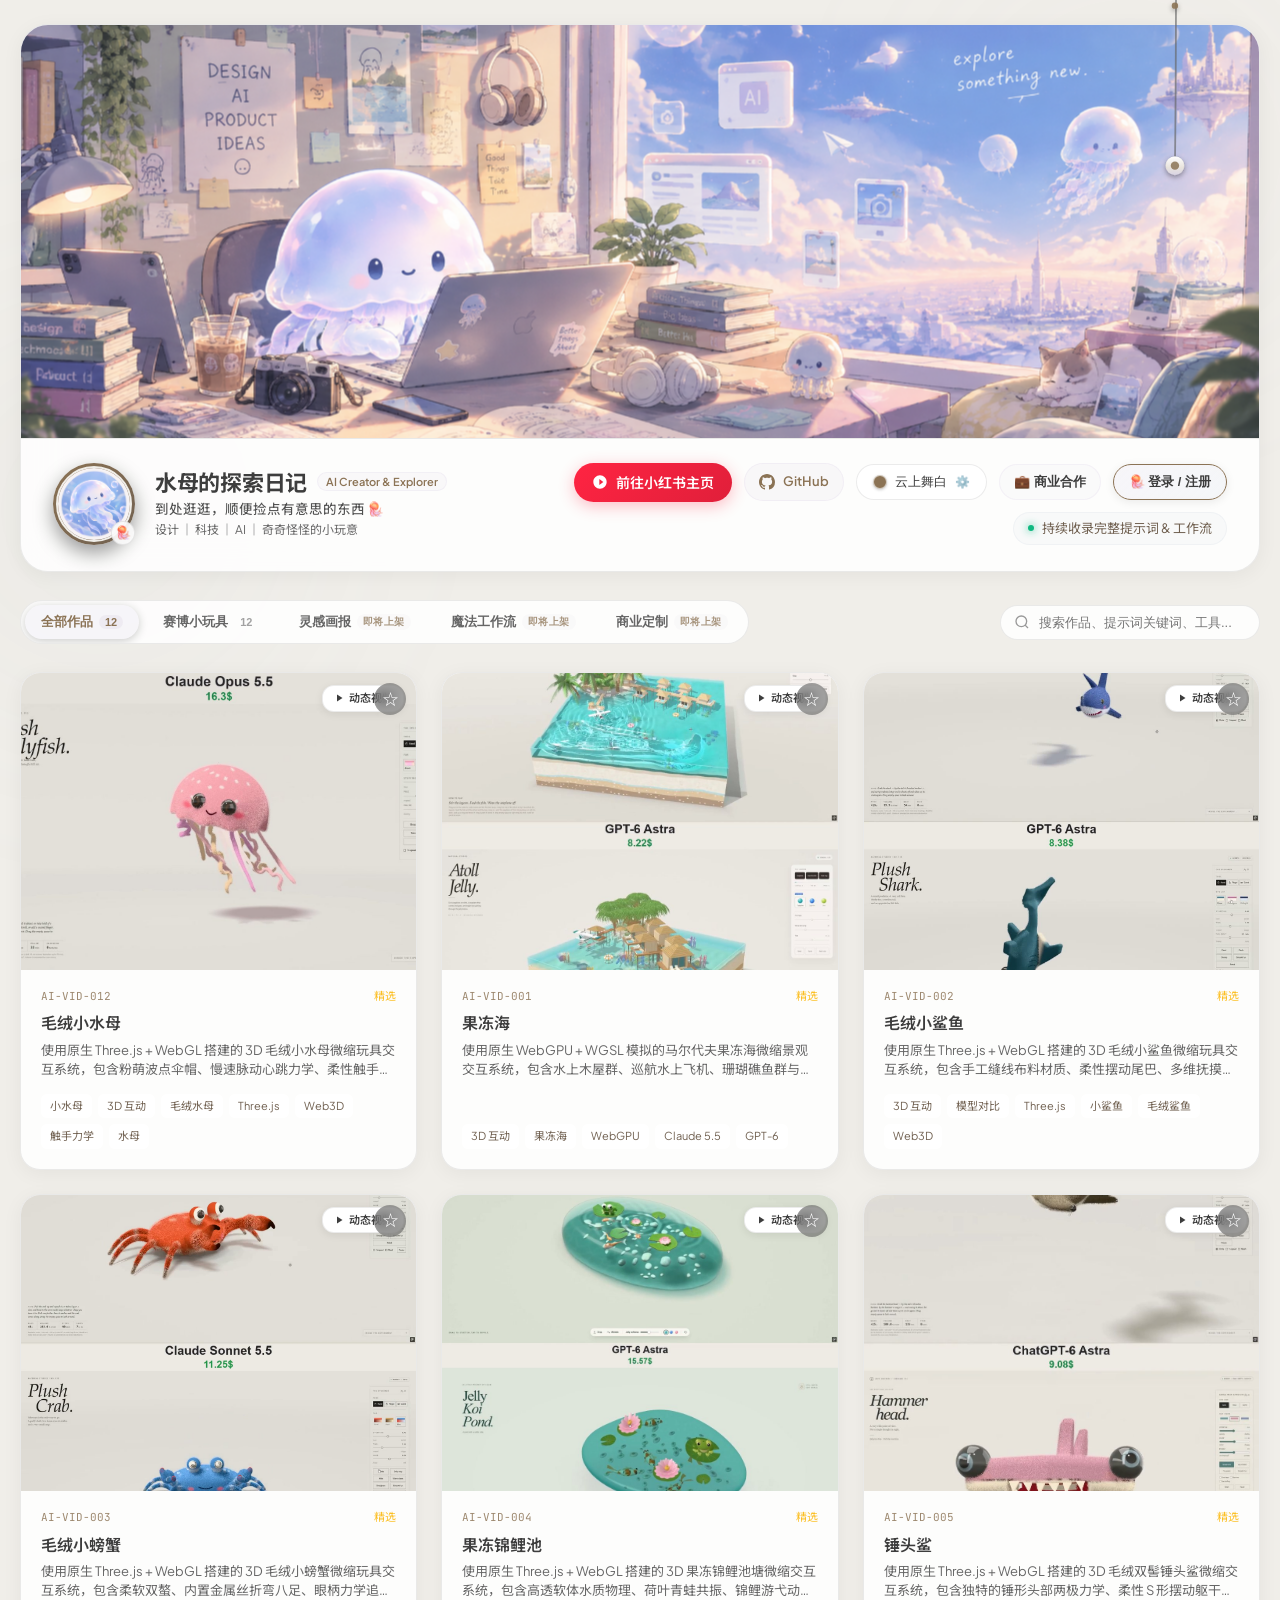
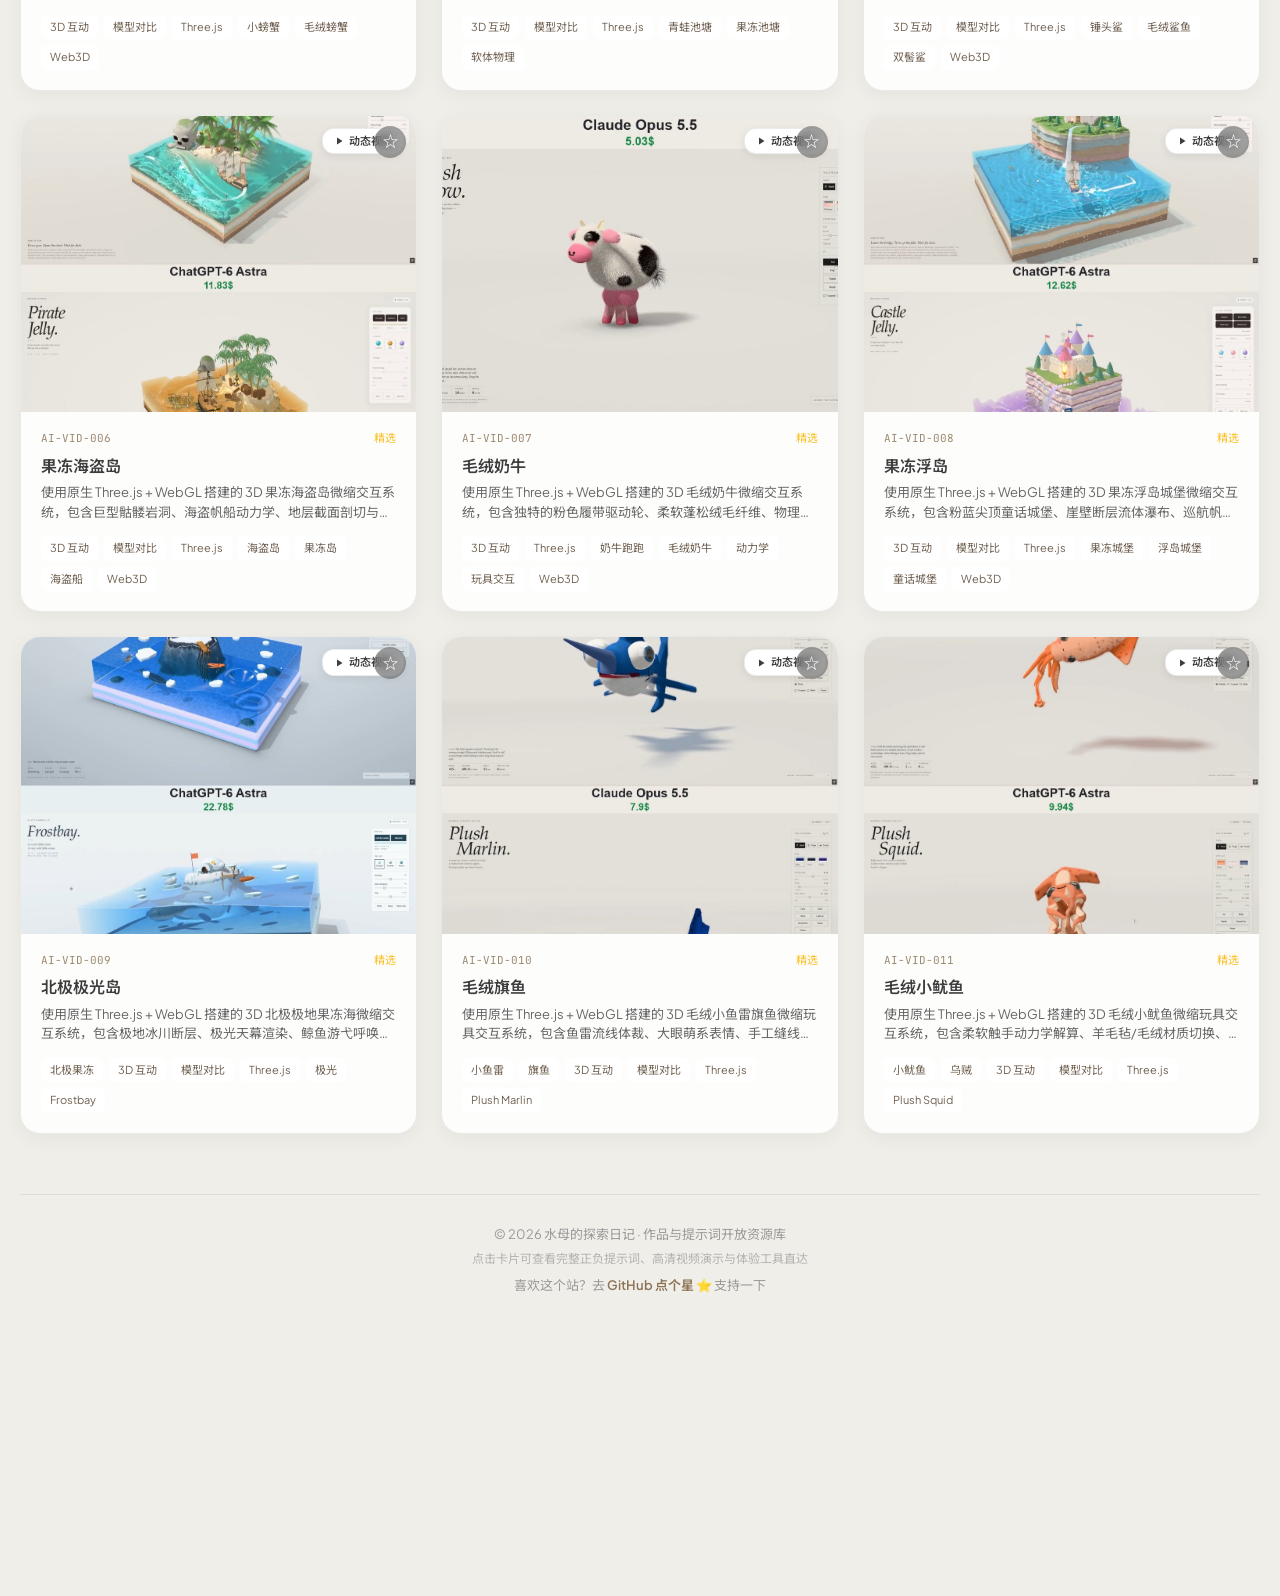
==== index.html @ 0296621b "chore: 作品池发布 20261021_194137" ====
<!DOCTYPE html>
<html lang="zh-CN">
<head>
  <meta charset="UTF-8">
  <meta name="viewport" content="width=device-width, initial-scale=1.0">
  <title>水母的探索日记 · AI 创作资源库</title>
  <meta name="description" content="到处乱逛，顺便捡点有意思的东西 🪼 设计｜科技｜AI｜奇奇怪怪的小玩意">
  <link rel="icon" href="assets/avatar.png">
  <link rel="stylesheet" href="style.css?v=20261018_1610">
  <link rel="preconnect" href="https://fonts.googleapis.com">
  <link rel="preconnect" href="https://fonts.gstatic.com" crossorigin>
  <link href="https://fonts.googleapis.com/css2?family=Plus+Jakarta+Sans:wght@400;500;600;700&family=Noto+Sans+SC:wght@400;500;600;700&family=JetBrains+Mono:wght@400;500&display=swap" rel="stylesheet">
</head>
<body>
  <!-- 陪伴水母背景 Canvas (穿透点击，不影响卡片交互) -->
  <canvas id="jellyfishCanvas"></canvas>
  <!-- 背景氛围光效 -->
  <div class="ambient-glow glow-1"></div>
  <div class="ambient-glow glow-2"></div>

  <!-- 主容器 -->
  <div class="app-container">
    
    <!-- 顶部 Banner 与 个人品牌区 -->
    <header class="hero-section">
      <div class="banner-wrapper" id="bannerWrapper">
        <div class="banner-3d-scene" id="banner3dScene">
          <img src="assets/banner.png" alt="梦幻水母创意工作室" class="banner-img" id="bannerImg">
          <div class="banner-overlay"></div>
        </div>
      </div>

      <div class="profile-card">
        <!-- 3. 头像与 2. 蓝色框信息区域：自然居左下放，不压背景 -->
        <div class="profile-card-left">
          <div class="avatar-wrapper">
            <img src="assets/avatar.png" alt="水母头像" class="avatar-img">
            <span class="online-badge" title="持续更新中">🪼</span>
          </div>

          <div class="profile-info">
            <div class="profile-title-row">
              <h1 class="account-name">水母的探索日记</h1>
              <span class="account-tag">AI Creator & Explorer</span>
            </div>
            
            <div class="profile-bio">
              <p class="bio-line-main">到处逛逛，顺便捡点有意思的东西 🪼</p>
              <p class="bio-line-sub">设计 ｜ 科技 ｜ AI ｜ 奇奇怪怪的小玩意</p>
            </div>
          </div>
        </div>

        <!-- 1. 红色框按钮区：全部右对齐放置在绿色卡片右侧 -->
        <div class="profile-actions">
          <div class="profile-buttons-row">
            <a href="https://www.xiaohongshu.com/user/profile/5e966e0b000000000100b70e" target="_blank" rel="noopener noreferrer" class="btn btn-primary">
              <svg width="16" height="16" viewBox="0 0 24 24" fill="currentColor">
                <path d="M12 2C6.48 2 2 6.48 2 12s4.48 10 10 10 10-4.48 10-10S17.52 2 12 2zm-1 14.5v-9l6 4.5-6 4.5z"/>
              </svg>
              前往小红书主页
            </a>
            <a href="https://github.com/FluxTide/ai-creative-hub" target="_blank" rel="noopener noreferrer" class="btn-ghost-github" title="去 GitHub 给个 Star">
              <svg width="16" height="16" viewBox="0 0 16 16" fill="currentColor" aria-hidden="true">
                <path d="M8 0C3.58 0 0 3.58 0 8c0 3.54 2.29 6.53 5.47 7.59.4.07.55-.17.55-.38 0-.19-.01-.82-.01-1.49-2.01.37-2.53-.49-2.69-.94-.09-.23-.48-.94-.82-1.13-.28-.15-.68-.52-.01-.53.63-.01 1.08.58 1.23.82.72 1.21 1.87.87 2.33.66.07-.52.28-.87.51-1.07-1.78-.2-3.64-.89-3.64-3.95 0-.87.31-1.59.82-2.15-.08-.2-.36-1.02.08-2.12 0 0 .67-.21 2.2.82.64-.18 1.32-.27 2-.27s1.36.09 2 .27c1.53-1.04 2.2-.82 2.2-.82.44 1.1.16 1.92.08 2.12.51.56.82 1.27.82 2.15 0 3.07-1.87 3.75-3.65 3.95.29.25.54.73.54 1.48 0 1.07-.01 1.93-.01 2.2 0 .21.15.46.55.38A8.01 8.01 0 0 0 16 8c0-4.42-3.58-8-8-8z"/>
              </svg>
              GitHub
            </a>
            <button id="themeTriggerBtn" class="theme-trigger-btn" title="外观设置">
              <span id="themeTriggerDot" class="theme-trigger-dot" style="background: #8B7355;"></span>
              <span id="themeTriggerLabel">云上舞白</span>
              <span style="font-size: 12px; opacity: 0.7;">⚙️</span>
            </button>
            <button id="commercialBtn" class="commercial-trigger-btn" title="商业合作 & 赞助">
              <span>💼 商业合作</span>
            </button>
            <div id="authTriggerArea" class="auth-trigger-wrap">
              <button id="authTriggerBtn" class="auth-trigger-btn" title="登录/注册">
                <span>🪼 登录 / 注册</span>
              </button>
              <div id="userProfileMenu" class="user-profile-badge hidden">
                <span class="user-avatar-dot"></span>
                <span id="userNameLabel" class="user-name-text">创作者</span>
                <span id="userRoleTag" class="user-role-tag">普通会员</span>
                <button id="logoutBtn" class="logout-mini-btn" title="退出登录">退出</button>
              </div>
            </div>
          </div>
          <div class="stats-pill">
            <span class="dot"></span> 持续收录完整提示词 & 工作流
          </div>
        </div>
      </div>
    </header>

    <!-- 导航栏与筛选控制 -->
    <section class="controls-section">
      <div class="tabs-group" id="categoryTabs">
        <button class="tab-btn active" data-category="all">全部作品 <span class="count" id="countAll">0</span></button>
        <button class="tab-btn" data-category="video">赛博小玩具 <span class="count" id="countVideo">0</span></button>
        <button class="tab-btn" data-category="image">灵感画报 <span class="count" id="countImage">0</span></button>
        <button class="tab-btn" data-category="workflow">魔法工作流 <span class="count" id="countWorkflow">0</span></button>
        <button class="tab-btn" data-category="commercial">商业定制 <span class="count" id="countCommercial">0</span></button>
      </div>

      <div class="search-wrap">
        <svg class="search-icon" width="16" height="16" viewBox="0 0 24 24" fill="none" stroke="currentColor" stroke-width="2">
          <circle cx="11" cy="11" r="8"></circle>
          <line x1="21" y1="21" x2="16.65" y2="16.65"></line>
        </svg>
        <input type="text" id="searchInput" placeholder="搜索作品、提示词关键词、工具..." autocomplete="off">
      </div>
    </section>

    <!-- 作品网格（对标 sael.net 交互卡片） -->
    <main class="grid-section">
      <div class="cards-grid" id="cardsGrid">
        <!-- 由 JavaScript 动态渲染作品卡片 -->
      </div>
      <div class="empty-state" id="emptyState" style="display: none;">
        <div class="empty-emoji">🫧</div>
        <p>没有找到相关作品，试试换个关键词吧</p>
      </div>
    </main>

    <!-- 极简页脚 -->
    <footer class="app-footer">
      <div class="footer-content">
        <p>© 2026 水母的探索日记 · 作品与提示词开放资源库</p>
        <p class="footer-tip">点击卡片可查看完整正负提示词、高清视频演示与体验工具直达</p>
        <p class="footer-github">喜欢这个站？去 <a href="https://github.com/FluxTide/ai-creative-hub" target="_blank" rel="noopener noreferrer">GitHub 点个星 ⭐</a> 支持一下</p>
      </div>
    </footer>
  </div>

  <!-- 整页作品详情视图（按四个区域专属排版） -->
  <div class="work-detail-view" id="workDetailView">
    <!-- 区域 4：左上角直接返回主页面 -->
    <header class="detail-nav-bar">
      <button class="detail-back-btn" id="detailBackBtn">
        <svg width="20" height="20" viewBox="0 0 24 24" fill="none" stroke="currentColor" stroke-width="2.2" stroke-linecap="round" stroke-linejoin="round">
          <line x1="19" y1="12" x2="5" y2="12"></line>
          <polyline points="12 19 5 12 12 5"></polyline>
        </svg>
        <span>返回主页</span>
      </button>
      <div class="detail-nav-title" id="detailNavTitle">作品详情</div>
    </header>

    <div class="detail-grid-layout" id="detailGridLayout">
      <!-- 动态插入：区域1（左侧视频）、区域2（右侧链接）、区域3（右侧提示词） -->
    </div>
  </div>

  <!-- ChatFlow 外观设置弹窗 (1:1 像素级还原) -->
  <div id="themeModalOverlay" class="chatflow-modal-overlay">
    <div class="chatflow-dialog">
      <!-- Header -->
      <div class="chatflow-dialog-header">
        <h3 class="chatflow-dialog-title">外观设置</h3>
        <button id="themeModalCloseBtn" class="chatflow-close-btn" aria-label="关闭">✕</button>
      </div>

      <!-- Mode Toggle Segmented Control (Pill Switcher) -->
      <div>
        <div class="chatflow-pill-container">
          <button id="modeLightBtn" class="chatflow-pill-btn" data-mode="light">
            <span style="font-size: 14px;">☀️</span>
            <span>浅色</span>
          </button>
          <button id="modeDarkBtn" class="chatflow-pill-btn" data-mode="dark">
            <span style="font-size: 14px;">🌙</span>
            <span>深色</span>
          </button>
          <button id="modeSystemBtn" class="chatflow-pill-btn" data-mode="system">
            <span style="font-size: 14px;">💻</span>
            <span>跟随系统</span>
          </button>
        </div>
      </div>

            <!-- 陪伴水母控制项 -->
      <div class="chatflow-setting-row">
        <div class="chatflow-setting-info">
          <div class="chatflow-setting-label">🪼 陪伴水母数量</div>
          <div class="chatflow-setting-desc">原生物理动力学模拟｜轻点投喂 · 长按聚拢 · 双指按住让水母绕圈</div>
        </div>
        <div class="chatflow-stepper">
          <button id="jellyfishDecBtn" class="chatflow-stepper-btn" aria-label="减少水母">−</button>
          <span id="jellyfishCountDisplay" class="chatflow-stepper-value">5 只</span>
          <button id="jellyfishIncBtn" class="chatflow-stepper-btn" aria-label="增加水母">+</button>
        </div>
      </div>

      <!-- 玩法说明入口 -->
      <button id="jellyGuideBtn" class="chatflow-setting-row jelly-guide-entry" type="button">
        <div class="chatflow-setting-info" style="text-align: left;">
          <div class="chatflow-setting-label">📖 水母玩法说明</div>
          <div class="chatflow-setting-desc">5 种手势 · 三阶进化 · 看图一学就会</div>
        </div>
        <span class="jelly-guide-arrow">›</span>
      </button>

      <!-- 7大色调网格 -->
      <div id="chatflowThemesGrid" class="chatflow-themes-grid">
        <!-- 动态通过 JS 渲染 7 张主题卡片 -->
      </div>
    </div>
  </div>

  <!-- 水母玩法说明弹窗 -->
  <div id="jellyGuideOverlay" class="chatflow-modal-overlay">
    <div class="chatflow-dialog jelly-guide-dialog">
      <div class="chatflow-dialog-header">
        <div>
          <div class="chatflow-dialog-title">🪼 水母玩法说明</div>
          <div class="chatflow-dialog-subtitle">它们会吃、会怕、会长大 —— 就在你屏幕这片深水里</div>
        </div>
        <button id="jellyGuideCloseBtn" class="chatflow-close-btn" aria-label="关闭">✕</button>
      </div>
      <div class="jelly-guide-body">
        <div class="jelly-guide-sec">五个手势</div>
        <div class="jelly-guide-card">
          <div class="jelly-guide-icon"><svg viewBox="0 0 64 64" fill="none">
<circle cx="24" cy="20" r="5.5" stroke="currentColor" stroke-width="2"/>
<circle cx="24" cy="20" r="11.5" stroke="currentColor" stroke-width="1.6" opacity=".45"/>
<circle cx="24" cy="20" r="18" stroke="currentColor" stroke-width="1.2" opacity=".18"/>
<circle cx="43" cy="41" r="4.2" fill="#E8C46A"/>
<circle cx="52" cy="47" r="2.4" fill="#E8C46A" opacity=".55"/>
<circle cx="34" cy="49" r="2" fill="#E8C46A" opacity=".4"/>
</svg></div>
          <div class="jelly-guide-text">
            <div class="jelly-guide-name">轻点 · 投喂</div>
            <div class="jelly-guide-desc">在页面空白处轻点一下，丢下一颗金色浮游食物。附近的水母闻到味道就会游过来吃掉。</div>
            <span class="jelly-guide-key">鼠标左键 / 单指轻点</span>
          </div>
        </div>
        <div class="jelly-guide-card">
          <div class="jelly-guide-icon"><svg viewBox="0 0 64 64" fill="none">
<circle cx="32" cy="32" r="5" fill="currentColor"/>
<circle cx="32" cy="32" r="10" stroke="currentColor" stroke-width="1.6" opacity=".45"/>
<circle cx="32" cy="10" r="3.4" fill="currentColor" opacity=".7"/>
<circle cx="54" cy="32" r="3.4" fill="currentColor" opacity=".7"/>
<circle cx="32" cy="54" r="3.4" fill="currentColor" opacity=".7"/>
<circle cx="10" cy="32" r="3.4" fill="currentColor" opacity=".7"/>
<path d="M32 16 L32 22" stroke="currentColor" stroke-width="1.5" stroke-linecap="round" opacity=".7"/>
<path d="M46 32 L40 32" stroke="currentColor" stroke-width="1.5" stroke-linecap="round" opacity=".7"/>
<path d="M32 48 L32 42" stroke="currentColor" stroke-width="1.5" stroke-linecap="round" opacity=".7"/>
<path d="M18 32 L24 32" stroke="currentColor" stroke-width="1.5" stroke-linecap="round" opacity=".7"/>
</svg></div>
          <div class="jelly-guide-text">
            <div class="jelly-guide-name">长按 · 聚拢</div>
            <div class="jelly-guide-desc">按住不放，全屏的水母都会朝你手指的位置聚过来，像被一只看不见的手牵着走。</div>
            <span class="jelly-guide-key">鼠标左键按住 / 单指按住拖动</span>
          </div>
        </div>
        <div class="jelly-guide-card">
          <div class="jelly-guide-icon"><svg viewBox="0 0 64 64" fill="none">
<circle cx="32" cy="32" r="26" stroke="currentColor" stroke-width="1.6" stroke-dasharray="4 4" opacity=".65"/>
<rect x="24" y="19" width="16" height="25" rx="8" stroke="currentColor" stroke-width="2" opacity=".8"/>
<path d="M32 19 L32 25" stroke="currentColor" stroke-width="1.6" opacity=".8"/>
<path d="M32 19 h8 a3 3 0 0 1 0 6 h-8 z" fill="currentColor"/>
<circle cx="58" cy="32" r="3.6" fill="currentColor"/>
<circle cx="32" cy="6" r="3" fill="currentColor" opacity=".6"/>
<circle cx="6" cy="32" r="3" fill="currentColor" opacity=".4"/>
<path d="M45 9.5 A26 26 0 0 1 58 32" stroke="currentColor" stroke-width="2" stroke-linecap="round"/>
<path d="M58 32 L53.5 27.5 M58 32 L62.5 27.5" stroke="currentColor" stroke-width="2" stroke-linecap="round"/>
</svg></div>
          <div class="jelly-guide-text">
            <div class="jelly-guide-name">中键 · 绕圈（电脑）</div>
            <div class="jelly-guide-desc">按住鼠标中键（滚轮键），水母会排成一层层同心圆轨道，绕着光标慢慢公转。</div>
            <span class="jelly-guide-key">按住鼠标中键</span>
          </div>
        </div>
        <div class="jelly-guide-card">
          <div class="jelly-guide-icon"><svg viewBox="0 0 64 64" fill="none">
<circle cx="20" cy="11" r="5.5" fill="currentColor"/>
<circle cx="44" cy="11" r="5.5" fill="currentColor" opacity=".7"/>
<rect x="17" y="24" width="30" height="36" rx="6" stroke="currentColor" stroke-width="1.8" opacity=".5"/>
<circle cx="32" cy="42" r="15" stroke="currentColor" stroke-width="1.6" stroke-dasharray="4 4" opacity=".65"/>
<circle cx="47" cy="42" r="3.4" fill="currentColor"/>
<circle cx="32" cy="27" r="2.8" fill="currentColor" opacity=".6"/>
<circle cx="17" cy="42" r="2.8" fill="currentColor" opacity=".4"/>
<path d="M39.5 29 A15 15 0 0 1 47 42" stroke="currentColor" stroke-width="2" stroke-linecap="round"/>
<path d="M47 42 L42.5 37.5 M47 42 L51.5 37.5" stroke="currentColor" stroke-width="2" stroke-linecap="round"/>
</svg></div>
          <div class="jelly-guide-text">
            <div class="jelly-guide-name">双指 · 绕圈（手机）</div>
            <div class="jelly-guide-desc">两根手指同时按住屏幕，和电脑中键一样的效果 —— 水母开始绕圈转。</div>
            <span class="jelly-guide-key">双指同时按住</span>
          </div>
        </div>
        <div class="jelly-guide-card">
          <div class="jelly-guide-icon"><svg viewBox="0 0 64 64" fill="none">
<path d="M11 33 Q11 23 20 23 Q29 23 29 33 Q29 37 20 37 Q11 37 11 33 Z" fill="currentColor" opacity=".75"/>
<path d="M15 36 q-1.6 5 0.4 9" stroke="currentColor" stroke-width="1.4" opacity=".5" stroke-linecap="round"/>
<path d="M20 37 q0 5 0 9" stroke="currentColor" stroke-width="1.4" opacity=".5" stroke-linecap="round"/>
<path d="M25 36 q1.6 5 -0.4 9" stroke="currentColor" stroke-width="1.4" opacity=".5" stroke-linecap="round"/>
<path d="M37 28 l6 -6" stroke="#D9736B" stroke-width="2.2" stroke-linecap="round"/>
<path d="M42 36 l8 0" stroke="#D9736B" stroke-width="2.2" stroke-linecap="round"/>
<path d="M37 44 l6 6" stroke="#D9736B" stroke-width="2.2" stroke-linecap="round"/>
<path d="M28 50 l0 8" stroke="#D9736B" stroke-width="2.2" stroke-linecap="round"/>
<path d="M20 20 Q31 9 46 10" stroke="currentColor" stroke-width="1.6" stroke-dasharray="3 3" opacity=".45"/>
<circle cx="48" cy="10" r="2.6" fill="currentColor" opacity=".45"/>
</svg></div>
          <div class="jelly-guide-text">
            <div class="jelly-guide-name">点它 · 惊走</div>
            <div class="jelly-guide-desc">手指直接戳在水母身上，它会猛地弹开逃走一小段，过一会儿才敢回来。</div>
            <span class="jelly-guide-key">点中水母本体</span>
          </div>
        </div>
        <div class="jelly-guide-sec">喂多了会进化</div>
        <div class="jelly-evo-row">
          <div class="jelly-evo-card">
            <svg viewBox="0 0 56 62"><path d="M19.0 24.0 Q19.0 15.0 28.0 15.0 Q37.0 15.0 37.0 24.0 Q37.0 27.1 28.0 27.1 Q19.0 27.1 19.0 24.0 Z" fill="currentColor" opacity=".82"/><path d="M22.6 27.1 q-1.6 4.5 0.5 8 q1.6 4 -0.5 8 q-1.2 4 0.3 7" fill="none" stroke="currentColor" stroke-width="1.4" opacity=".5" stroke-linecap="round"/><path d="M26.2 27.1 q-1.6 4.5 0.5 8 q1.6 4 -0.5 8 q-1.2 4 0.3 7" fill="none" stroke="currentColor" stroke-width="1.4" opacity=".5" stroke-linecap="round"/><path d="M29.8 27.1 q-1.6 4.5 0.5 8 q1.6 4 -0.5 8 q-1.2 4 0.3 7" fill="none" stroke="currentColor" stroke-width="1.4" opacity=".5" stroke-linecap="round"/><path d="M33.4 27.1 q-1.6 4.5 0.5 8 q1.6 4 -0.5 8 q-1.2 4 0.3 7" fill="none" stroke="currentColor" stroke-width="1.4" opacity=".5" stroke-linecap="round"/></svg>
            <div class="jelly-evo-name">幼萤</div>
            <div class="jelly-evo-meta">初始形态<br>4 根触手 · 游得最快</div>
          </div>
          <div class="jelly-evo-card">
            <svg viewBox="0 0 56 62"><path d="M15.0 24.0 Q15.0 11.0 28.0 11.0 Q41.0 11.0 41.0 24.0 Q41.0 28.4 28.0 28.4 Q15.0 28.4 15.0 24.0 Z" fill="currentColor" opacity=".82"/><path d="M20.2 28.4 q-1.6 4.5 0.5 8 q1.6 4 -0.5 8 q-1.2 4 0.3 7" fill="none" stroke="currentColor" stroke-width="1.4" opacity=".5" stroke-linecap="round"/><path d="M23.3 28.4 q-1.6 4.5 0.5 8 q1.6 4 -0.5 8 q-1.2 4 0.3 7" fill="none" stroke="currentColor" stroke-width="1.4" opacity=".5" stroke-linecap="round"/><path d="M26.4 28.4 q-1.6 4.5 0.5 8 q1.6 4 -0.5 8 q-1.2 4 0.3 7" fill="none" stroke="currentColor" stroke-width="1.4" opacity=".5" stroke-linecap="round"/><path d="M29.6 28.4 q-1.6 4.5 0.5 8 q1.6 4 -0.5 8 q-1.2 4 0.3 7" fill="none" stroke="currentColor" stroke-width="1.4" opacity=".5" stroke-linecap="round"/><path d="M32.7 28.4 q-1.6 4.5 0.5 8 q1.6 4 -0.5 8 q-1.2 4 0.3 7" fill="none" stroke="currentColor" stroke-width="1.4" opacity=".5" stroke-linecap="round"/><path d="M35.8 28.4 q-1.6 4.5 0.5 8 q1.6 4 -0.5 8 q-1.2 4 0.3 7" fill="none" stroke="currentColor" stroke-width="1.4" opacity=".5" stroke-linecap="round"/></svg>
            <div class="jelly-evo-name">游纱</div>
            <div class="jelly-evo-meta">吃掉 2 颗食物<br>6 根触手 · 个头变大</div>
          </div>
          <div class="jelly-evo-card">
            <svg viewBox="0 0 56 62"><circle cx="28.0" cy="23.0" r="26.4" fill="currentColor" opacity=".12"/><path d="M11.0 24.0 Q11.0 7.0 28.0 7.0 Q45.0 7.0 45.0 24.0 Q45.0 29.8 28.0 29.8 Q11.0 29.8 11.0 24.0 Z" fill="currentColor" opacity=".82"/><path d="M17.8 29.8 q-1.6 4.5 0.5 8 q1.6 4 -0.5 8 q-1.2 4 0.3 7" fill="none" stroke="currentColor" stroke-width="1.4" opacity=".5" stroke-linecap="round"/><path d="M21.2 29.8 q-1.6 4.5 0.5 8 q1.6 4 -0.5 8 q-1.2 4 0.3 7" fill="none" stroke="currentColor" stroke-width="1.4" opacity=".5" stroke-linecap="round"/><path d="M24.6 29.8 q-1.6 4.5 0.5 8 q1.6 4 -0.5 8 q-1.2 4 0.3 7" fill="none" stroke="currentColor" stroke-width="1.4" opacity=".5" stroke-linecap="round"/><path d="M28.0 29.8 q-1.6 4.5 0.5 8 q1.6 4 -0.5 8 q-1.2 4 0.3 7" fill="none" stroke="currentColor" stroke-width="1.4" opacity=".5" stroke-linecap="round"/><path d="M31.4 29.8 q-1.6 4.5 0.5 8 q1.6 4 -0.5 8 q-1.2 4 0.3 7" fill="none" stroke="currentColor" stroke-width="1.4" opacity=".5" stroke-linecap="round"/><path d="M34.8 29.8 q-1.6 4.5 0.5 8 q1.6 4 -0.5 8 q-1.2 4 0.3 7" fill="none" stroke="currentColor" stroke-width="1.4" opacity=".5" stroke-linecap="round"/><path d="M38.2 29.8 q-1.6 4.5 0.5 8 q1.6 4 -0.5 8 q-1.2 4 0.3 7" fill="none" stroke="currentColor" stroke-width="1.4" opacity=".5" stroke-linecap="round"/></svg>
            <div class="jelly-evo-name">满月</div>
            <div class="jelly-evo-meta">吃掉 4 颗食物<br>7 根触手 + 丝绸口腕 · 带光晕</div>
          </div>
        </div>
        <div class="jelly-guide-tip">
          小贴士：同一屏幕最多同时存在 11 颗食物，食物会慢慢沉底消失；长得越大的水母鼻子越灵（感知范围从 300px 涨到 700px），转圈时也转得更慢更稳。
          在右上角「⚙️ 外观设置」里可以调水母数量（0–15 只）和换 7 套配色。
        </div>
      </div>
    </div>
  </div>

  <!-- 商业合作弹窗 (ChatFlow 统一规范) -->
  <div id="commercialModalOverlay" class="chatflow-modal-overlay">
    <div class="chatflow-dialog" style="max-width: 480px;">
      <div class="chatflow-dialog-header">
        <div class="chatflow-dialog-title" style="display: flex; align-items: center; gap: 8px;">
          <span>💼 商务合作 & 创意定制</span>
        </div>
        <button id="closeCommercialModalBtn" class="chatflow-close-btn" aria-label="关闭">✕</button>
      </div>
      <p style="font-size: 13px; color: var(--text-secondary); margin: -8px 0 16px 0; line-height: 1.5;">水母的探索日记 · 专注 AI 创意设计与 Web3D 互动体验</p>

      <div class="commercial-content" style="display: flex; flex-direction: column; gap: 14px;">
        <div style="background: var(--bg-surface); border-radius: 14px; padding: 16px; border: 1px solid var(--border-subtle);">
          <div style="font-weight: 600; font-size: 14px; margin-bottom: 8px; color: var(--morandi-purple); display: flex; align-items: center; gap: 6px;">
            <span>✨ 承接业务范围</span>
          </div>
          <ul style="font-size: 13px; color: var(--text-primary); line-height: 2; margin: 0; padding-left: 18px;">
            <li>企业/品牌 3D WebGL / WebGPU 网页互动定制</li>
            <li>小红书爆款视觉 IP / 3D 毛绒质感素材商用授权</li>
            <li>Midjourney / ComfyUI 商业工作流私有化部署与咨询</li>
            <li>AI 创意短视频制作与品牌视觉方案定制</li>
          </ul>
        </div>

        <div style="background: rgba(217, 212, 229, 0.12); border-radius: 14px; padding: 16px; border: 1px solid rgba(217, 212, 229, 0.25);">
          <div style="font-weight: 600; font-size: 14px; margin-bottom: 8px; color: var(--morandi-purple); display: flex; align-items: center; gap: 6px;">
            <span>📬 商务对接通道</span>
          </div>
          <p style="font-size: 13px; color: var(--text-primary); margin: 0; line-height: 1.7;">
            小红书私信：<strong style="color: var(--text-primary);">水母的探索日记</strong><br>
            <span style="font-size: 12px; color: var(--text-secondary);">商务合作请备注【项目名称 + 需求简述 + 预算预期】</span>
          </p>
        </div>
      </div>
    </div>
  </div>

  <!-- 登录 / 注册认证模态框 (自适应主题 Morandi 磨砂质感) -->
  <div id="authModalOverlay" class="chatflow-modal-overlay">
    <div class="chatflow-dialog auth-dialog" style="max-width: 440px;">
      <div class="chatflow-dialog-header">
        <div>
          <div class="chatflow-dialog-title" id="authModalTitle">🪼 创作者通行证</div>
          <div class="chatflow-dialog-subtitle" id="authModalSubtitle">关注公众号回复【水母】获取内测专属邀请码</div>
        </div>
        <button id="closeAuthModalBtn" class="chatflow-close-btn" title="关闭">✕</button>
      </div>

      <div class="auth-tabs-row">
        <button id="tabLoginBtn" class="auth-tab-btn active">会员登录</button>
        <button id="tabRegisterBtn" class="auth-tab-btn">邀请码注册</button>
      </div>

      <!-- 登录表单 -->
      <form id="loginForm" class="auth-form-content">
        <div class="auth-input-group">
          <label>账号 / 邮箱</label>
          <input type="text" id="loginUsername" placeholder="请输入你的创作者昵称或邮箱" required autocomplete="username">
        </div>
        <div class="auth-input-group">
          <label>访问密码</label>
          <input type="password" id="loginPassword" placeholder="请输入密码" required autocomplete="current-password">
        </div>
        <div class="auth-error-msg hidden" id="loginErrorMsg"></div>
        <button type="button" id="submitLoginBtn" class="auth-submit-btn">立即登录</button>
      </form>

      <!-- 注册表单 -->
      <form id="registerForm" class="auth-form-content hidden">
        <div class="auth-input-group">
          <label>创作者昵称</label>
          <input type="text" id="regUsername" placeholder="起一个好听的探索日记名字" required autocomplete="username">
        </div>
        <div class="auth-input-group">
          <label>电子邮箱地址</label>
          <input type="email" id="regEmail" placeholder="支持 QQ、163、Gmail 等常用邮箱" required autocomplete="email">
        </div>
        <div class="auth-input-group">
          <label>邮箱验证码</label>
          <div class="auth-verify-row">
            <input type="text" id="regVerifyCode" placeholder="6 位邮件验证码" maxlength="6" required autocomplete="one-time-code">
            <button type="button" id="sendCodeBtn" class="auth-send-code-btn">获取验证码</button>
          </div>
        </div>
        <div class="auth-input-group">
          <label>设置密码</label>
          <input type="password" id="regPassword" placeholder="至少 6 位字母或数字" required autocomplete="new-password">
        </div>
        <div class="auth-input-group">
          <label>专属邀请通行码 <span class="auth-tip-pill">公众号回复【水母】自动获取</span></label>
          <input type="text" id="regInviteCode" placeholder="如：JELLY-VIP 或 PRO-8888" required>
        </div>
        <div class="auth-error-msg hidden" id="regErrorMsg"></div>
        <button type="button" id="submitRegisterBtn" class="auth-submit-btn">验证邮箱与邀请码并完成注册</button>
      </form>
    </div>
  </div>

  <!-- Toast 提示条 -->
  <div class="toast" id="toast">复制成功！</div>

  <script src="seaweed.js?v=20261017_1405"></script>
  <script src="jellyfish.js?v=20261017_1405"></script>
  <script src="pullcord.js?v=20261017_1405"></script>
  <script src="data.js?v=20261021_1941"></script>
  <script src="app.js?v=20261021_1941"></script>
</body>
</html>
---- style.css ----
/* ================= CHATFLOW 7 THEMES ================= */
/* 1. 云上舞白 (Pantone 2026 年度色 · cloud-dancer) */
    html[data-theme="cloud-dancer"][data-mode="light"], html[data-theme="cloud-dancer"]:not([data-mode]) {
      --primary: #8B7355; --accent: #8B7355; --accent-soft: rgba(139, 115, 85, 0.12);
      --bg: #F0EEE9; --surface: #FFFFFF; --surface-elevated: #FAFAF7; --surface-hover: #E8E6E1;
      --card-bg: rgba(255, 255, 255, 0.75); --border: rgba(0, 0, 0, 0.08); --border-subtle: rgba(0, 0, 0, 0.04);
      --text-primary: #3D3D3D; --text-secondary: #666666; --text-muted: #999999;
    }
    html[data-theme="cloud-dancer"][data-mode="dark"] {
      --primary: #C9A86C; --accent: #C9A86C; --accent-soft: rgba(201, 168, 108, 0.15);
      --bg: #1A1816; --surface: #24211E; --surface-elevated: #2E2A27; --surface-hover: #383430;
      --card-bg: #24211E; --border: #3A3530; --border-subtle: #2C2825;
      --text-primary: #F0EEE9; --text-secondary: #A8A29A; --text-muted: #78736B;
    }

    /* 2. 繁花如梦 (晨曦花境 · 夜阑幽梦 · blossom-dream) */
    html[data-theme="blossom-dream"][data-mode="light"], html[data-theme="blossom-dream"]:not([data-mode]) {
      --primary: #D4849A; --accent: #D4849A; --accent-soft: rgba(212, 132, 154, 0.12);
      --bg: #F5EDF2; --surface: #FFFFFF; --surface-elevated: #FAF4F8; --surface-hover: #EFE4EC;
      --card-bg: rgba(255, 255, 255, 0.75); --border: rgba(0, 0, 0, 0.08); --border-subtle: rgba(0, 0, 0, 0.04);
      --text-primary: #1E1A22; --text-secondary: #6B5E68; --text-muted: #9C8B97;
    }
    html[data-theme="blossom-dream"][data-mode="dark"] {
      --primary: #D19EBB; --accent: #D19EBB; --accent-soft: rgba(209, 158, 187, 0.15);
      --bg: #151316; --surface: #1E1A20; --surface-elevated: #28232A; --surface-hover: #332D36;
      --card-bg: #1E1A20; --border: #362E38; --border-subtle: #29232B;
      --text-primary: #F0EAF4; --text-secondary: #A89CAE; --text-muted: #786C7D;
    }

    /* 3. 刚玉蓝 (RAL 220 40 10 · corundum-blue) */
    html[data-theme="corundum-blue"][data-mode="light"], html[data-theme="corundum-blue"]:not([data-mode]) {
      --primary: #4A6670; --accent: #4A6670; --accent-soft: rgba(74, 102, 112, 0.12);
      --bg: #E8EEF0; --surface: #FFFFFF; --surface-elevated: #F8FAFB; --surface-hover: #DDE5E8;
      --card-bg: rgba(255, 255, 255, 0.75); --border: rgba(0, 0, 0, 0.08); --border-subtle: rgba(0, 0, 0, 0.04);
      --text-primary: #3D3D3D; --text-secondary: #5A6D74; --text-muted: #8B9EA5;
    }
    html[data-theme="corundum-blue"][data-mode="dark"] {
      --primary: #6A9AAA; --accent: #6A9AAA; --accent-soft: rgba(106, 154, 170, 0.15);
      --bg: #141A1C; --surface: #1C2428; --surface-elevated: #242F34; --surface-hover: #2D3A40;
      --card-bg: #1C2428; --border: #2E3C42; --border-subtle: #222E33;
      --text-primary: #E8EEF0; --text-secondary: #97A9B0; --text-muted: #6B7C82;
    }

    /* 4. 冰猕猴桃汁绿 (RAL 120 90 20 · kiwi-green) */
    html[data-theme="kiwi-green"][data-mode="light"], html[data-theme="kiwi-green"]:not([data-mode]) {
      --primary: #7A9A5C; --accent: #7A9A5C; --accent-soft: rgba(122, 154, 92, 0.12);
      --bg: #E8F0E4; --surface: #FFFFFF; --surface-elevated: #F8FAF6; --surface-hover: #DDE8D7;
      --card-bg: rgba(255, 255, 255, 0.75); --border: rgba(0, 0, 0, 0.08); --border-subtle: rgba(0, 0, 0, 0.04);
      --text-primary: #3D3D3D; --text-secondary: #5C6E4D; --text-muted: #8E9E80;
    }
    html[data-theme="kiwi-green"][data-mode="dark"] {
      --primary: #9ABA7C; --accent: #9ABA7C; --accent-soft: rgba(154, 186, 124, 0.15);
      --bg: #161A14; --surface: #1F241C; --surface-elevated: #283024; --surface-hover: #323C2D;
      --card-bg: #1F241C; --border: #323E2E; --border-subtle: #242E20;
      --text-primary: #E8F0E4; --text-secondary: #A0B096; --text-muted: #728268;
    }

    /* 5. 辛辣红 (RAL 030 40 40 · spicy-red) */
    html[data-theme="spicy-red"][data-mode="light"], html[data-theme="spicy-red"]:not([data-mode]) {
      --primary: #8B4049; --accent: #8B4049; --accent-soft: rgba(139, 64, 73, 0.12);
      --bg: #F0E8E8; --surface: #FFFFFF; --surface-elevated: #FAF6F6; --surface-hover: #E7DDDD;
      --card-bg: rgba(255, 255, 255, 0.75); --border: rgba(0, 0, 0, 0.08); --border-subtle: rgba(0, 0, 0, 0.04);
      --text-primary: #3D3D3D; --text-secondary: #745255; --text-muted: #A18184;
    }
    html[data-theme="spicy-red"][data-mode="dark"] {
      --primary: #C06068; --accent: #C06068; --accent-soft: rgba(192, 96, 104, 0.15);
      --bg: #1A1416; --surface: #241A1D; --surface-elevated: #302226; --surface-hover: #3C2B30;
      --card-bg: #241A1D; --border: #3E2B30; --border-subtle: #2D1F23;
      --text-primary: #F0E8E8; --text-secondary: #B0989B; --text-muted: #80686B;
    }

    /* 6. 明水鸭色 (RAL 180 80 10 · teal-water) */
    html[data-theme="teal-water"][data-mode="light"], html[data-theme="teal-water"]:not([data-mode]) {
      --primary: #5A8A8A; --accent: #5A8A8A; --accent-soft: rgba(90, 138, 138, 0.12);
      --bg: #E4F0F0; --surface: #FFFFFF; --surface-elevated: #F5FAFA; --surface-hover: #D7E8E8;
      --card-bg: rgba(255, 255, 255, 0.75); --border: rgba(0, 0, 0, 0.08); --border-subtle: rgba(0, 0, 0, 0.04);
      --text-primary: #3D3D3D; --text-secondary: #4D6D6D; --text-muted: #7E9D9D;
    }
    html[data-theme="teal-water"][data-mode="dark"] {
      --primary: #7ABAAA; --accent: #7ABAAA; --accent-soft: rgba(122, 186, 170, 0.15);
      --bg: #121A1A; --surface: #192424; --surface-elevated: #213030; --surface-hover: #2A3C3C;
      --card-bg: #192424; --border: #2A3C3C; --border-subtle: #1E2C2C;
      --text-primary: #E4F0F0; --text-secondary: #94B4B4; --text-muted: #668484;
    }

    /* 7. Geist (Vercel · 极简黑白 · geist) */
    html[data-theme="geist"][data-mode="light"], html[data-theme="geist"]:not([data-mode]) {
      --primary: #444444; --accent: #444444; --accent-soft: rgba(0, 0, 0, 0.08);
      --bg: #FFFFFF; --surface: #FAFAFA; --surface-elevated: #F5F5F5; --surface-hover: #EEEEEE;
      --card-bg: #FFFFFF; --border: #E5E5E5; --border-subtle: #F0F0F0;
      --text-primary: #111111; --text-secondary: #555555; --text-muted: #888888;
    }
    html[data-theme="geist"][data-mode="dark"] {
      --primary: #EDEDED; --accent: #EDEDED; --accent-soft: rgba(255, 255, 255, 0.15);
      --bg: #1A1A1A; --surface: #222222; --surface-elevated: #2A2A2A; --surface-hover: #333333;
      --card-bg: #222222; --border: #333333; --border-subtle: #282828;
      --text-primary: #EDEDED; --text-secondary: #A1A1A1; --text-muted: #707070;
    }

/* ==========================================================================
   ChatFlow Design System Bridge
   ========================================================================== */
html[data-theme] {
  --bg-main: var(--bg);
  --bg-primary: var(--bg);
  --bg-surface: var(--surface);
  --bg-surface-elevated: var(--surface-elevated);
  --bg-surface-hover: var(--surface-hover);
  --bg-card: var(--card-bg, var(--surface));
  --bg-card-hover: var(--surface-hover);
  --border-subtle: var(--border);
  --border-medium: var(--border);
  --border-hover: var(--accent);
  --border-focus: var(--accent);
  --accent-color: var(--accent);
  --accent-soft: var(--accent-soft);
  --text-primary: var(--text-primary);
  --text-secondary: var(--text-secondary);
  --text-muted: var(--text-muted);
}

html[data-mode="dark"] .work-detail-view,
html[data-mode="light"] .work-detail-view {
  background: var(--bg-main) !important;
}

html[data-mode="light"] .work-card {
  box-shadow: 0 4px 20px rgba(0, 0, 0, 0.05);
}

html[data-mode="dark"] .work-card {
  box-shadow: 0 4px 20px rgba(0, 0, 0, 0.4);
}


:root {
  --bg-main: var(--bg-base, #0c0d12);
  --bg-card: var(--card-bg, rgba(22, 24, 34, 0.75));
  --bg-card-hover: var(--surface-hover, rgba(30, 33, 48, 0.9));
  --bg-surface: var(--surface, rgba(255, 255, 255, 0.04));
  --border-subtle: var(--border, rgba(255, 255, 255, 0.08));
  --border-hover: var(--accent-subtle, rgba(217, 212, 229, 0.35));
  
  /* 莫兰迪蓝紫色系规范 */
  --morandi-purple: #D9D4E5;   /* 雾霭紫 */
  --morandi-blue: #B8C5D4;     /* 灰蓝 */
  --morandi-bg-warm: #E8E3DC;  /* 暖灰白 */
  --morandi-green: #A8B5AE;    /* 鼠尾草绿 */
  --morandi-pink: #C9B4B8;     /* 灰粉 */
  --morandi-dark: #666779;     /* 深灰紫 */

  --text-primary: var(--text-primary, #f5f5f7);
  --text-secondary: var(--text-secondary, #9da3b4);
  --text-muted: var(--text-muted, #6b7280);
  
  --radius-sm: 8px;
  --radius-md: 14px;
  --radius-lg: 20px;
  --radius-xl: 28px;
  
  --shadow-card: 0 10px 30px -10px rgba(0, 0, 0, 0.5);
  --shadow-hover: 0 20px 40px -15px rgba(184, 197, 212, 0.15);
  --transition: all 0.28s cubic-bezier(0.2, 0.8, 0.2, 1);
}

* {
  box-sizing: border-box;
  margin: 0;
  padding: 0;
  -webkit-tap-highlight-color: transparent;
}

body {
  background-color: var(--bg-main);
  color: var(--text-primary);
  font-family: 'Plus Jakarta Sans', 'Noto Sans SC', -apple-system, sans-serif;
  min-height: 100vh;
  position: relative;
  overflow-x: hidden;
  line-height: 1.5;
}

/* 柔和环境光晕 */
.ambient-glow {
  position: fixed;
  border-radius: 50%;
  filter: blur(120px);
  pointer-events: none;
  z-index: 0;
  opacity: 0.35;
}

.glow-1 {
  width: 500px;
  height: 500px;
  background: radial-gradient(circle, rgba(217, 212, 229, 0.25) 0%, transparent 70%);
  top: -100px;
  right: -100px;
}

.glow-2 {
  width: 600px;
  height: 600px;
  background: radial-gradient(circle, rgba(184, 197, 212, 0.2) 0%, transparent 70%);
  bottom: 10%;
  left: -200px;
}

.app-container {
  max-width: 1360px;
  margin: 0 auto;
  padding: 24px 20px 60px;
  position: relative;
  z-index: 1;
}

/* 顶部 Banner 英雄区 */
.hero-section {
  position: relative;
  background: var(--bg-card);
  border: 1px solid var(--border-subtle);
  border-radius: var(--radius-xl);
  overflow: hidden;
  margin-bottom: 28px;
  backdrop-filter: blur(20px);
  box-shadow: var(--shadow-card);
  perspective: 1400px;
  perspective-origin: 50% 50%;
}

.banner-wrapper {
  position: relative;
  width: 100%;
  aspect-ratio: 2172 / 724; /* 精确锁定原图 3:1 比例 */
  overflow: hidden;
  background: transparent; /* 消除背景黑底，与主题浑然一体 */
  transform-style: preserve-3d;
  cursor: grab;
}

.banner-3d-scene {
  position: relative;
  width: 100%;
  height: 100%;
  transform-style: preserve-3d;
  will-change: transform;
}

.banner-img {
  width: 100%;
  height: 100%;
  position: absolute;
  top: 0;
  left: 0;
  object-fit: cover; /* 满铺填充满整个 3:1 容器，上下左右完全贴合，不留一丝黑边 */
  object-position: center center;
  display: block;
  will-change: transform;
}

.banner-overlay {
  position: absolute;
  inset: 0;
  background: linear-gradient(180deg, rgba(12, 13, 18, 0.0) 0%, rgba(12, 13, 18, 0.05) 80%, rgba(12, 13, 18, 0.35) 100%);
  pointer-events: none;
}

/* 4. 绿色框独立范围：完全脱离上图交叉，独立卡片呼吸感 */
.profile-card {
  position: relative;
  margin-top: 0; /* 3. 头像与整块内容下移，不再叠在背景图上 */
  padding: 24px 32px 26px;
  display: flex;
  align-items: center;
  justify-content: space-between; /* 1. 操作区向右推移两端对齐 */
  gap: 24px;
  border-top: 1px solid var(--border-subtle);
}

.profile-card-left {
  display: flex;
  align-items: center;
  gap: 20px;
}

.avatar-wrapper {
  position: relative;
  width: 82px;
  height: 82px;
  flex-shrink: 0;
  border-radius: 50%;
  padding: 3px;
  background: linear-gradient(135deg, var(--morandi-purple), var(--morandi-blue));
  box-shadow: 0 8px 20px rgba(0, 0, 0, 0.4);
}

.avatar-img {
  width: 100%;
  height: 100%;
  object-fit: cover;
  border-radius: 50%;
  background: #000;
  border: 2px solid var(--bg-main);
}

.online-badge {
  position: absolute;
  bottom: 0px;
  right: 0px;
  width: 24px;
  height: 24px;
  background: var(--bg-card);
  border: 1.5px solid var(--border-subtle);
  border-radius: 50%;
  display: flex;
  align-items: center;
  justify-content: center;
  font-size: 13px;
  backdrop-filter: blur(8px);
}

/* 2. 蓝色框信息区域 */
.profile-info {
  display: flex;
  flex-direction: column;
  gap: 4px;
}

.profile-title-row {
  display: flex;
  align-items: center;
  gap: 10px;
}

.account-name {
  font-size: 22px;
  font-weight: 700;
  letter-spacing: -0.3px;
  color: var(--text-primary);
  margin: 0;
  line-height: 1.2;
}

.account-tag {
  font-size: 11px;
  font-weight: 600;
  padding: 3px 8px;
  border-radius: 12px;
  background: rgba(217, 212, 229, 0.12);
  color: var(--morandi-purple);
  border: 1px solid rgba(217, 212, 229, 0.25);
  line-height: 1;
}

.profile-bio {
  margin: 0;
}

.bio-line-main {
  font-size: 13.5px;
  color: var(--text-primary);
  font-weight: 450;
  margin: 0 0 2px 0;
  opacity: 0.9;
}

.bio-line-sub {
  font-size: 12px;
  color: var(--text-secondary);
  margin: 0;
}

/* 1. 红色框按钮操作区：右对齐 */
.profile-actions {
  display: flex;
  flex-direction: column;
  align-items: flex-end;
  gap: 10px;
}

.profile-buttons-row {
  display: flex;
  align-items: center;
  gap: 12px;
}

.btn {
  display: inline-flex;
  align-items: center;
  gap: 8px;
  padding: 9px 18px;
  border-radius: 24px;
  font-size: 14px;
  font-weight: 600;
  text-decoration: none;
  cursor: pointer;
  transition: var(--transition);
  border: none;
}

.btn-primary {
  background: linear-gradient(135deg, #ff2442 0%, #e01f3a 100%);
  color: #fff;
  box-shadow: 0 4px 16px rgba(255, 36, 66, 0.3);
}

.btn-primary:hover {
  transform: translateY(-2px);
  box-shadow: 0 6px 20px rgba(255, 36, 66, 0.45);
}

.stats-pill {
  font-size: 13px;
  color: var(--morandi-blue);
  background: rgba(184, 197, 212, 0.08);
  padding: 6px 14px;
  border-radius: 20px;
  display: flex;
  align-items: center;
  gap: 8px;
  border: 1px solid rgba(184, 197, 212, 0.15);
}

.stats-pill .dot {
  width: 6px;
  height: 6px;
  background: #10b981;
  border-radius: 50%;
  box-shadow: 0 0 8px #10b981;
}

/* 控制栏：分类筛选 + 搜索 */
.controls-section {
  display: flex;
  align-items: center;
  justify-content: space-between;
  gap: 16px;
  margin-bottom: 28px;
  flex-wrap: wrap;
}

.tabs-group {
  display: flex;
  align-items: center;
  gap: 8px;
  background: var(--bg-card);
  padding: 4px;
  border-radius: 30px;
  border: 1px solid var(--border-subtle);
  overflow-x: auto;
  max-width: 100%;
}

.tab-btn {
  background: transparent;
  border: none;
  color: var(--text-secondary);
  font-size: 13px;
  font-weight: 600;
  padding: 8px 16px;
  border-radius: 20px;
  cursor: pointer;
  transition: var(--transition);
  white-space: nowrap;
  display: flex;
  align-items: center;
  gap: 6px;
}

.tab-btn .count {
  font-size: 11px;
  opacity: 0.6;
  background: rgba(255, 255, 255, 0.1);
  padding: 1px 6px;
  border-radius: 10px;
}

.tab-btn .count.count-empty {
  font-size: 10px;
  opacity: 0.75;
  background: rgba(217, 212, 229, 0.15);
  color: var(--morandi-purple);
  padding: 1px 6px;
  letter-spacing: 0.5px;
}

.commercial-trigger-btn {
  display: inline-flex;
  align-items: center;
  gap: 6px;
  padding: 8px 14px;
  border-radius: 20px;
  border: 1px solid rgba(217, 212, 229, 0.25);
  background: rgba(217, 212, 229, 0.08);
  color: var(--text-primary);
  font-size: 13px;
  font-weight: 600;
  cursor: pointer;
  transition: var(--transition);
}

.commercial-trigger-btn:hover {
  background: rgba(217, 212, 229, 0.18);
  border-color: var(--morandi-purple);
  transform: translateY(-1px);
  box-shadow: 0 4px 12px rgba(0, 0, 0, 0.15);
}

/* 顶部认证操作区 */
.auth-trigger-wrap {
  display: inline-flex;
  align-items: center;
}

.auth-trigger-btn {
  display: inline-flex;
  align-items: center;
  gap: 6px;
  padding: 8px 15px;
  border-radius: 20px;
  border: 1px solid var(--theme-primary, var(--morandi-purple));
  background: var(--theme-gradient, linear-gradient(135deg, rgba(217, 212, 229, 0.22), rgba(184, 197, 212, 0.15)));
  color: var(--text-primary);
  font-size: 13px;
  font-weight: 600;
  cursor: pointer;
  backdrop-filter: blur(8px);
  -webkit-backdrop-filter: blur(8px);
  transition: var(--transition);
  box-shadow: 0 2px 10px rgba(0, 0, 0, 0.08);
}

.auth-trigger-btn:hover {
  transform: translateY(-1px);
  box-shadow: 0 6px 16px rgba(0, 0, 0, 0.18);
  filter: brightness(1.08);
}

.user-profile-badge {
  display: inline-flex;
  align-items: center;
  gap: 8px;
  padding: 6px 14px;
  border-radius: 20px;
  border: 1px solid rgba(217, 212, 229, 0.3);
  background: var(--bg-surface);
  backdrop-filter: blur(12px);
  -webkit-backdrop-filter: blur(12px);
  font-size: 13px;
  color: var(--text-primary);
  box-shadow: 0 4px 14px rgba(0, 0, 0, 0.1);
}

.user-profile-badge.hidden {
  display: none !important;
}

.user-avatar-dot {
  width: 8px;
  height: 8px;
  border-radius: 50%;
  background: var(--theme-primary, var(--morandi-purple));
  box-shadow: 0 0 8px var(--theme-primary, var(--morandi-purple));
}

.user-name-text {
  font-weight: 600;
  max-width: 110px;
  overflow: hidden;
  text-overflow: ellipsis;
  white-space: nowrap;
}

.user-role-tag {
  font-size: 11px;
  padding: 2px 8px;
  border-radius: 10px;
  background: rgba(217, 212, 229, 0.2);
  color: var(--morandi-purple);
  font-weight: 600;
  letter-spacing: 0.3px;
}

.user-role-tag.pro {
  background: linear-gradient(135deg, rgba(234, 179, 8, 0.25), rgba(245, 158, 11, 0.2));
  color: #fbbf24;
  border: 1px solid rgba(245, 158, 11, 0.4);
}

.user-role-tag.admin {
  background: linear-gradient(135deg, rgba(236, 72, 153, 0.25), rgba(168, 85, 247, 0.2));
  color: #f472b6;
  border: 1px solid rgba(236, 72, 153, 0.4);
}

.logout-mini-btn {
  background: none;
  border: none;
  color: var(--text-secondary);
  font-size: 12px;
  cursor: pointer;
  padding: 2px 4px;
  margin-left: 2px;
  border-radius: 4px;
  transition: var(--transition);
}

.logout-mini-btn:hover {
  color: #ef4444;
  background: rgba(239, 68, 68, 0.1);
}

.tab-btn:hover {
  color: var(--text-primary);
}

.tab-btn.active {
  background: rgba(217, 212, 229, 0.18);
  color: var(--morandi-purple);
  box-shadow: 0 2px 10px rgba(0, 0, 0, 0.2);
}

.tab-btn.active .count {
  background: rgba(217, 212, 229, 0.3);
  opacity: 1;
}

.search-wrap {
  position: relative;
  min-width: 260px;
}

.search-icon {
  position: absolute;
  left: 14px;
  top: 50%;
  transform: translateY(-50%);
  color: var(--text-muted);
  pointer-events: none;
}

#searchInput {
  width: 100%;
  background: var(--bg-card);
  border: 1px solid var(--border-subtle);
  color: var(--text-primary);
  font-size: 13px;
  padding: 9px 16px 9px 38px;
  border-radius: 24px;
  outline: none;
  transition: var(--transition);
}

#searchInput:focus {
  border-color: var(--border-hover);
  background: var(--bg-card-hover);
  box-shadow: 0 0 15px rgba(217, 212, 229, 0.1);
}

/* 作品网格卡片（sael.net 交互范式） */
.cards-grid {
  display: grid;
  grid-template-columns: repeat(auto-fill, minmax(380px, 1fr));
  gap: 24px;
}

.work-card {
  background: var(--bg-card);
  border: 1px solid var(--border-subtle);
  border-radius: var(--radius-lg);
  overflow: hidden;
  cursor: pointer;
  transition: var(--transition);
  position: relative;
  display: flex;
  flex-direction: column;
  backdrop-filter: blur(12px);
}

.work-card:hover {
  transform: translateY(-4px);
  border-color: var(--border-hover);
  box-shadow: var(--shadow-hover);
}

.card-media-wrap {
  position: relative;
  width: 100%;
  aspect-ratio: 16 / 12;
  overflow: hidden;
  background: #000;
}

.card-cover {
  width: 100%;
  height: 100%;
  object-fit: cover;
  transition: transform 0.6s ease;
}

.work-card:hover .card-cover {
  transform: scale(1.04);
}

.card-video-preview {
  position: absolute;
  inset: 0;
  width: 100%;
  height: 100%;
  object-fit: cover;
  opacity: 0;
  transition: opacity 0.3s ease;
  pointer-events: none;
}

.work-card.has-video:hover .card-video-preview {
  opacity: 1;
}

.media-badge {
  position: absolute;
  top: 12px;
  right: 12px;
  background: var(--surface);
  backdrop-filter: blur(12px);
  color: var(--text-primary);
  font-size: 11px;
  font-weight: 600;
  padding: 4px 10px;
  border-radius: 12px;
  display: flex;
  align-items: center;
  gap: 4px;
  border: 1px solid var(--border);
  box-shadow: 0 2px 8px rgba(0, 0, 0, 0.08);
  z-index: 2;
  transition: var(--transition);
}

.card-content {
  padding: 18px 20px 20px;
  display: flex;
  flex-direction: column;
  flex: 1;
}

.card-meta-row {
  display: flex;
  align-items: center;
  justify-content: space-between;
  margin-bottom: 8px;
}

.card-id {
  font-family: 'JetBrains Mono', monospace;
  font-size: 11px;
  color: var(--morandi-purple);
  opacity: 0.85;
}

.card-rec {
  font-size: 11px;
  color: #fbbf24;
}

.card-title {
  font-size: 16px;
  font-weight: 600;
  margin-bottom: 6px;
  color: var(--text-primary);
  line-height: 1.4;
}

.card-desc {
  font-size: 13px;
  color: var(--text-secondary);
  line-height: 1.5;
  margin-bottom: 14px;
  display: -webkit-box;
  -webkit-line-clamp: 2;
  -webkit-box-orient: vertical;
  overflow: hidden;
}

.card-tags {
  display: flex;
  flex-wrap: wrap;
  gap: 6px;
  margin-top: auto;
}

.tag-chip {
  font-size: 11px;
  padding: 3px 8px;
  border-radius: 6px;
  background: var(--bg-surface);
  color: var(--morandi-blue);
  border: 1px solid rgba(255, 255, 255, 0.05);
}

/* 空状态 */
.empty-state {
  text-align: center;
  padding: 80px 20px;
  color: var(--text-muted);
}

.empty-emoji {
  font-size: 42px;
  margin-bottom: 12px;
}

/* 整页作品详情视图（按四个区域专属排版） */
.work-detail-view {
  position: fixed;
  inset: 0;
  z-index: 200;
  background-color: #0b0d12 !important;
  background-image: 
    linear-gradient(180deg, rgba(11, 13, 18, 0.88) 0%, rgba(11, 13, 18, 0.94) 100%),
    url('assets/banner.png') !important;
  background-size: cover !important;
  background-position: center top !important;
  background-attachment: fixed !important;
  overflow-y: auto;
  opacity: 0;
  pointer-events: none;
  transition: opacity 0.25s ease, transform 0.25s ease;
  transform: translateY(12px);
  display: flex;
  flex-direction: column;
}

.work-detail-view.active {
  opacity: 1;
  pointer-events: auto;
  transform: translateY(0);
}

/* 区域 4：左上角返回主页导航栏 */
.detail-nav-bar {
  position: sticky;
  top: 0;
  z-index: 50;
  display: flex;
  align-items: center;
  justify-content: space-between;
  padding: 16px 36px;
  background: rgba(11, 13, 18, 0.85);
  backdrop-filter: blur(16px);
  border-bottom: 1px solid var(--border-subtle);
}

.detail-back-btn {
  display: inline-flex;
  align-items: center;
  gap: 10px;
  background: rgba(255, 255, 255, 0.06);
  border: 1px solid var(--border-subtle);
  color: var(--text-primary);
  font-size: 14px;
  font-weight: 600;
  padding: 10px 18px;
  border-radius: 24px;
  cursor: pointer;
  transition: var(--transition);
}

.detail-back-btn:hover {
  background: rgba(255, 255, 255, 0.12);
  border-color: var(--morandi-purple);
  color: var(--morandi-purple);
  transform: translateX(-3px);
}

.detail-nav-title {
  font-size: 15px;
  font-weight: 500;
  color: var(--text-muted);
}

/* 详情页主体网格（左右分栏 / 大屏宽屏） */
.detail-grid-layout {
  max-width: 1560px;
  width: 100%;
  margin: 0 auto;
  padding: 32px 36px 64px;
  display: grid;
  grid-template-columns: minmax(560px, 1.25fr) minmax(420px, 1fr);
  gap: 36px;
  align-items: start;
}

/* 区域 1：展示作品的视频/画面 */
.detail-area-video {
  display: flex;
  flex-direction: column;
  gap: 16px;
}

.detail-video-card {
  position: relative;
  background: #000;
  border-radius: var(--radius-lg);
  overflow: hidden;
  border: 1px solid var(--border-subtle);
  box-shadow: 0 20px 40px rgba(0, 0, 0, 0.6);
}

.detail-video-card video {
  width: 100%;
  max-height: 720px;
  object-fit: contain;
  display: block;
}

.detail-video-card img {
  width: 100%;
  max-height: 720px;
  object-fit: contain;
  display: block;
}

.detail-work-intro {
  padding: 8px 4px;
}

.detail-work-id-badge {
  display: inline-flex;
  align-items: center;
  gap: 8px;
  font-size: 12px;
  color: var(--text-muted);
  margin-bottom: 8px;
}

.detail-work-title {
  font-size: 26px;
  font-weight: 700;
  line-height: 1.35;
  margin-bottom: 12px;
  color: #fff;
}

.detail-work-desc {
  font-size: 15px;
  line-height: 1.65;
  color: var(--text-secondary);
}

/* 详情右侧侧边栏：区域 2（链接区） + 区域 3（提示词区） */
.detail-area-sidebar {
  display: flex;
  flex-direction: column;
  gap: 24px;
}

/* 区域 2：展示那个链接（体验链接、小红书原帖） */
.detail-area-links {
  background: var(--bg-card);
  border: 1px solid var(--border-subtle);
  border-radius: var(--radius-md);
  padding: 20px;
}

.detail-section-label {
  display: flex;
  align-items: center;
  gap: 8px;
  font-size: 13px;
  font-weight: 600;
  text-transform: uppercase;
  letter-spacing: 0.05em;
  color: var(--morandi-purple);
  margin-bottom: 14px;
}

.detail-links-group {
  display: flex;
  flex-direction: column;
  gap: 10px;
}

.detail-action-link {
  display: flex;
  align-items: center;
  justify-content: space-between;
  padding: 13px 18px;
  border-radius: var(--radius-sm);
  text-decoration: none;
  font-size: 14px;
  font-weight: 600;
  transition: var(--transition);
}

.detail-action-link.primary,
.detail-action-link.secondary {
  background: var(--surface-hover);
  border: 1px solid var(--border);
  color: var(--text-primary);
}

.detail-action-link.primary:hover,
.detail-action-link.secondary:hover {
  background: var(--surface);
  border-color: var(--text-muted);
  transform: translateY(-2px);
  box-shadow: 0 6px 16px rgba(0, 0, 0, 0.1);
}

.detail-action-link.xhs {
  background: rgba(255, 36, 66, 0.08);
  border: 1px solid rgba(255, 36, 66, 0.25);
  color: #ff5066;
}

.detail-action-link.xhs:hover {
  background: rgba(255, 36, 66, 0.16);
  border-color: #ff5066;
  transform: translateY(-2px);
}

/* 区域 3：展示提示词（完整PROMPT + 一键复制） */
.detail-area-prompt {
  background: var(--bg-card);
  border: 1px solid var(--border-subtle);
  border-radius: var(--radius-md);
  padding: 20px;
}

/* 提示词语言切换标签 */
.prompt-lang-tabs {
  display: inline-flex;
  background: rgba(255, 255, 255, 0.05);
  border: 1px solid var(--border-subtle);
  border-radius: 18px;
  padding: 2px;
  gap: 2px;
}

.prompt-lang-btn {
  background: transparent;
  border: none;
  color: var(--text-muted);
  font-size: 11px;
  font-weight: 600;
  padding: 4px 10px;
  border-radius: 14px;
  cursor: pointer;
  transition: var(--transition);
}

.prompt-lang-btn.active {
  background: var(--morandi-purple);
  color: #0b0c10;
  font-weight: 700;
}

.prompt-lang-btn:hover:not(.active) {
  color: var(--text-primary);
}

.prompt-box-header {
  display: flex;
  align-items: center;
  justify-content: space-between;
  margin-bottom: 12px;
  flex-wrap: wrap;
  gap: 10px;
}

.prompt-box-title {
  font-size: 13px;
  font-weight: 600;
  text-transform: uppercase;
  letter-spacing: 0.05em;
  color: var(--morandi-blue);
  display: flex;
  align-items: center;
  gap: 8px;
}

.btn-copy-code {
  display: inline-flex;
  align-items: center;
  gap: 6px;
  background: rgba(255, 255, 255, 0.08);
  border: 1px solid var(--border-subtle);
  color: var(--text-primary);
  font-size: 12px;
  font-weight: 600;
  padding: 6px 12px;
  border-radius: 16px;
  cursor: pointer;
  transition: var(--transition);
}

.btn-copy-code:hover {
  background: rgba(255, 255, 255, 0.16);
  border-color: var(--morandi-purple);
  color: var(--morandi-purple);
}

.prompt-code-wrap {
  background: var(--surface);
  border: 1px solid var(--border);
  border-radius: var(--radius-sm);
  padding: 16px;
  max-height: 480px;
  overflow-y: auto;
  font-family: 'JetBrains Mono', 'Fira Code', Consolas, monospace;
  font-size: 13px;
  line-height: 1.6;
  color: var(--text-primary);
  white-space: pre-wrap;
  word-break: break-word;
  transition: var(--transition);
}

/* 响应式适配：移动端单列堆叠 */
@media (max-width: 960px) {
  .detail-grid-layout {
    grid-template-columns: 1fr;
    padding: 20px 16px 48px;
    gap: 24px;
  }
  .detail-nav-bar {
    padding: 12px 16px;
  }
  .detail-work-title {
    font-size: 20px;
  }
}
  margin-bottom: 24px;
}

.detail-section-title {
  font-size: 14px;
  font-weight: 700;
  color: var(--morandi-purple);
  text-transform: uppercase;
  letter-spacing: 0.5px;
  margin-bottom: 12px;
  display: flex;
  align-items: center;
  justify-content: space-between;
}

.prompt-box {
  background: #090a0d;
  border: 1px solid var(--border-subtle);
  border-radius: var(--radius-md);
  padding: 16px;
  margin-bottom: 24px;
  position: relative;
}

.prompt-text {
  font-family: 'JetBrains Mono', monospace;
  font-size: 13px;
  color: #e2e8f0;
  line-height: 1.6;
  white-space: pre-wrap;
  word-break: break-all;
}

.copy-btn {
  background: rgba(217, 212, 229, 0.15);
  border: 1px solid rgba(217, 212, 229, 0.3);
  color: var(--morandi-purple);
  padding: 6px 14px;
  border-radius: 8px;
  font-size: 12px;
  font-weight: 600;
  cursor: pointer;
  transition: var(--transition);
  display: inline-flex;
  align-items: center;
  gap: 6px;
}

.copy-btn:hover {
  background: var(--morandi-purple);
  color: #0c0d12;
}

.action-links-grid {
  display: grid;
  grid-template-columns: repeat(auto-fit, minmax(200px, 1fr));
  gap: 12px;
  margin-top: 16px;
}

.action-link-btn {
  display: flex;
  align-items: center;
  justify-content: center;
  gap: 8px;
  padding: 12px 16px;
  background: var(--bg-surface);
  border: 1px solid var(--border-subtle);
  color: var(--text-primary);
  border-radius: var(--radius-md);
  text-decoration: none;
  font-size: 13px;
  font-weight: 600;
  transition: var(--transition);
}

.action-link-btn:hover {
  background: var(--bg-card-hover);
  border-color: var(--border-hover);
  transform: translateY(-2px);
}

.action-link-btn.xhs-btn {
  background: rgba(255, 36, 66, 0.1);
  color: #ff4761;
  border-color: rgba(255, 36, 66, 0.25);
}

.action-link-btn.xhs-btn:hover {
  background: #ff2442;
  color: #fff;
}

/* 页脚 */
.app-footer {
  text-align: center;
  margin-top: 60px;
  padding-top: 30px;
  padding-bottom: 240px; /* 适度预留水草生长空间，告别突兀空旷 */
  border-top: 1px solid var(--border-subtle);
  color: var(--text-muted);
  font-size: 13px;
}

.footer-tip {
  font-size: 12px;
  margin-top: 6px;
  opacity: 0.7;
}

/* Toast 提示浮条 */
.toast {
  position: fixed;
  bottom: 24px;
  left: 50%;
  transform: translateX(-50%) translateY(80px);
  background: var(--morandi-purple);
  color: #0c0d12;
  padding: 10px 22px;
  border-radius: 30px;
  font-size: 13px;
  font-weight: 600;
  box-shadow: 0 10px 25px rgba(0, 0, 0, 0.5);
  pointer-events: none;
  opacity: 0;
  transition: all 0.3s cubic-bezier(0.16, 1, 0.3, 1);
  z-index: 200;
}

.toast.show {
  transform: translateX(-50%) translateY(0);
  opacity: 1;
}

/* 响应式调整（手机移动端深度优化） */
@media (max-width: 768px) {
  .app-container {
    padding: 12px 14px 40px;
  }

  .banner-wrapper {
    height: 180px;
  }

  .profile-card {
    flex-direction: column;
    align-items: flex-start;
    padding: 20px 18px 22px;
    margin-top: 0;
    gap: 16px;
  }

  .profile-card-left {
    flex-direction: row;
    align-items: center;
    gap: 14px;
    width: 100%;
  }

  .profile-actions {
    align-items: flex-start;
    width: 100%;
  }

  .profile-buttons-row {
    flex-wrap: wrap;
    width: 100%;
  }

  .avatar-wrapper {
    width: 82px;
    height: 82px;
  }

  .account-name {
    font-size: 21px;
  }

  .controls-section {
    flex-direction: column;
    align-items: stretch;
  }

  .search-wrap {
    width: 100%;
  }

  .cards-grid {
    grid-template-columns: 1fr;
    gap: 16px;
  }

  .drawer-panel {
    max-width: 100%;
    top: 60px;
    border-radius: var(--radius-xl) var(--radius-xl) 0 0;
    transform: translateY(100%);
  }

  .detail-drawer.active .drawer-panel {
    transform: translateY(0);
  }
}



/* ================= ChatFlow 7大色调主题系统 (支持 浅色 / 深色 / 跟随系统) ================= */

/* 1. 云上舞白 (Pantone 2026 年度色 · cloud-dancer) */
html[data-theme="cloud-dancer"][data-mode="light"], html[data-theme="cloud-dancer"]:not([data-mode]) {
  --primary: #8B7355; --accent: #8B7355; --accent-soft: rgba(139, 115, 85, 0.12);
  --bg-primary: #F0EEE9; --bg-surface: #FFFFFF; --bg-surface-elevated: #FAFAF7; --bg-surface-hover: #E8E6E1;
  --bg-card: rgba(255, 255, 255, 0.85); --bg-card-hover: rgba(255, 255, 255, 0.98);
  --border-subtle: rgba(0, 0, 0, 0.08); --border-hover: #8B7355;
  --text-primary: #3D3D3D; --text-secondary: #666666; --text-muted: #999999;
  --morandi-purple: #8B7355; --morandi-blue: #706050;
  --shadow-card: 0 4px 20px rgba(0, 0, 0, 0.05); --shadow-hover: 0 8px 30px rgba(139, 115, 85, 0.15);
}
html[data-theme="cloud-dancer"][data-mode="dark"] {
  --primary: #C9A86C; --accent: #C9A86C; --accent-soft: rgba(201, 168, 108, 0.15);
  --bg-primary: #1A1816; --bg-surface: #24211E; --bg-surface-elevated: #2E2A27; --bg-surface-hover: #383430;
  --bg-card: rgba(36, 33, 30, 0.85); --bg-card-hover: rgba(46, 42, 39, 0.95);
  --border-subtle: #3A3530; --border-hover: #C9A86C;
  --text-primary: #F0EEE9; --text-secondary: #A8A29A; --text-muted: #78736B;
  --morandi-purple: #C9A86C; --morandi-blue: #B8A88E;
  --shadow-card: 0 4px 20px rgba(0, 0, 0, 0.3); --shadow-hover: 0 8px 30px rgba(201, 168, 108, 0.2);
}

/* 2. 繁花如梦 (晨曦花境 · 夜阑幽梦 · blossom-dream) */
html[data-theme="blossom-dream"][data-mode="light"], html[data-theme="blossom-dream"]:not([data-mode]) {
  --primary: #D4849A; --accent: #D4849A; --accent-soft: rgba(212, 132, 154, 0.12);
  --bg-primary: #F5EDF2; --bg-surface: #FFFFFF; --bg-surface-elevated: #FAF4F8; --bg-surface-hover: #EFE4EC;
  --bg-card: rgba(255, 255, 255, 0.85); --bg-card-hover: rgba(255, 255, 255, 0.98);
  --border-subtle: rgba(0, 0, 0, 0.08); --border-hover: #D4849A;
  --text-primary: #1E1A22; --text-secondary: #6B5E68; --text-muted: #9C8B97;
  --morandi-purple: #D4849A; --morandi-blue: #A27685;
  --shadow-card: 0 4px 20px rgba(0, 0, 0, 0.05); --shadow-hover: 0 8px 30px rgba(212, 132, 154, 0.15);
}
html[data-theme="blossom-dream"][data-mode="dark"] {
  --primary: #D19EBB; --accent: #D19EBB; --accent-soft: rgba(209, 158, 187, 0.15);
  --bg-primary: #151316; --bg-surface: #1E1A20; --bg-surface-elevated: #28232A; --bg-surface-hover: #332D36;
  --bg-card: rgba(30, 26, 32, 0.85); --bg-card-hover: rgba(40, 35, 42, 0.95);
  --border-subtle: #362E38; --border-hover: #D19EBB;
  --text-primary: #F0EAF4; --text-secondary: #A89CAE; --text-muted: #786C7D;
  --morandi-purple: #D19EBB; --morandi-blue: #C29BB0;
  --shadow-card: 0 4px 20px rgba(0, 0, 0, 0.3); --shadow-hover: 0 8px 30px rgba(209, 158, 187, 0.2);
}

/* 3. 刚玉蓝 (RAL 220 40 10 · corundum-blue) */
html[data-theme="corundum-blue"][data-mode="light"], html[data-theme="corundum-blue"]:not([data-mode]) {
  --primary: #4A6670; --accent: #4A6670; --accent-soft: rgba(74, 102, 112, 0.12);
  --bg-primary: #E8EEF0; --bg-surface: #FFFFFF; --bg-surface-elevated: #F8FAFB; --bg-surface-hover: #DDE5E8;
  --bg-card: rgba(255, 255, 255, 0.85); --bg-card-hover: rgba(255, 255, 255, 0.98);
  --border-subtle: rgba(0, 0, 0, 0.08); --border-hover: #4A6670;
  --text-primary: #3D3D3D; --text-secondary: #5A6D74; --text-muted: #8B9EA5;
  --morandi-purple: #557582; --morandi-blue: #4A6670;
  --shadow-card: 0 4px 20px rgba(0, 0, 0, 0.05); --shadow-hover: 0 8px 30px rgba(74, 102, 112, 0.15);
}
html[data-theme="corundum-blue"][data-mode="dark"] {
  --primary: #6A9AAA; --accent: #6A9AAA; --accent-soft: rgba(106, 154, 170, 0.15);
  --bg-primary: #141A1C; --bg-surface: #1C2428; --bg-surface-elevated: #242F34; --bg-surface-hover: #2D3A40;
  --bg-card: rgba(28, 36, 40, 0.85); --bg-card-hover: rgba(36, 47, 52, 0.95);
  --border-subtle: #2E3C42; --border-hover: #6A9AAA;
  --text-primary: #E8EEF0; --text-secondary: #97A9B0; --text-muted: #6B7C82;
  --morandi-purple: #6A9AAA; --morandi-blue: #5B8896;
  --shadow-card: 0 4px 20px rgba(0, 0, 0, 0.3); --shadow-hover: 0 8px 30px rgba(106, 154, 170, 0.2);
}

/* 4. 冰猕猴桃汁绿 (RAL 120 90 20 · kiwi-green) */
html[data-theme="kiwi-green"][data-mode="light"], html[data-theme="kiwi-green"]:not([data-mode]) {
  --primary: #7A9A5C; --accent: #7A9A5C; --accent-soft: rgba(122, 154, 92, 0.12);
  --bg-primary: #E8F0E4; --bg-surface: #FFFFFF; --bg-surface-elevated: #F8FAF6; --bg-surface-hover: #DDE8D7;
  --bg-card: rgba(255, 255, 255, 0.85); --bg-card-hover: rgba(255, 255, 255, 0.98);
  --border-subtle: rgba(0, 0, 0, 0.08); --border-hover: #7A9A5C;
  --text-primary: #3D3D3D; --text-secondary: #5C6E4D; --text-muted: #8E9E80;
  --morandi-purple: #7A9A5C; --morandi-blue: #648248;
  --shadow-card: 0 4px 20px rgba(0, 0, 0, 0.05); --shadow-hover: 0 8px 30px rgba(122, 154, 92, 0.15);
}
html[data-theme="kiwi-green"][data-mode="dark"] {
  --primary: #9ABA7C; --accent: #9ABA7C; --accent-soft: rgba(154, 186, 124, 0.15);
  --bg-primary: #161A14; --bg-surface: #1F241C; --bg-surface-elevated: #283024; --bg-surface-hover: #323C2D;
  --bg-card: rgba(31, 36, 28, 0.85); --bg-card-hover: rgba(40, 48, 36, 0.95);
  --border-subtle: #323E2E; --border-hover: #9ABA7C;
  --text-primary: #E8F0E4; --text-secondary: #A0B096; --text-muted: #728268;
  --morandi-purple: #9ABA7C; --morandi-blue: #84A268;
  --shadow-card: 0 4px 20px rgba(0, 0, 0, 0.3); --shadow-hover: 0 8px 30px rgba(154, 186, 124, 0.2);
}

/* 5. 辛辣红 (RAL 030 40 40 · spicy-red) */
html[data-theme="spicy-red"][data-mode="light"], html[data-theme="spicy-red"]:not([data-mode]) {
  --primary: #8B4049; --accent: #8B4049; --accent-soft: rgba(139, 64, 73, 0.12);
  --bg-primary: #F0E8E8; --bg-surface: #FFFFFF; --bg-surface-elevated: #FAF6F6; --bg-surface-hover: #E7DDDD;
  --bg-card: rgba(255, 255, 255, 0.85); --bg-card-hover: rgba(255, 255, 255, 0.98);
  --border-subtle: rgba(0, 0, 0, 0.08); --border-hover: #8B4049;
  --text-primary: #3D3D3D; --text-secondary: #745255; --text-muted: #A18184;
  --morandi-purple: #8B4049; --morandi-blue: #70353C;
  --shadow-card: 0 4px 20px rgba(0, 0, 0, 0.05); --shadow-hover: 0 8px 30px rgba(139, 64, 73, 0.15);
}
html[data-theme="spicy-red"][data-mode="dark"] {
  --primary: #C06068; --accent: #C06068; --accent-soft: rgba(192, 96, 104, 0.15);
  --bg-primary: #1A1416; --bg-surface: #241A1D; --bg-surface-elevated: #302226; --bg-surface-hover: #3C2B30;
  --bg-card: rgba(36, 26, 29, 0.85); --bg-card-hover: rgba(48, 34, 38, 0.95);
  --border-subtle: #3E2B30; --border-hover: #C06068;
  --text-primary: #F0E8E8; --text-secondary: #B0989B; --text-muted: #80686B;
  --morandi-purple: #C06068; --morandi-blue: #A45058;
  --shadow-card: 0 4px 20px rgba(0, 0, 0, 0.3); --shadow-hover: 0 8px 30px rgba(192, 96, 104, 0.2);
}

/* 6. 明水鸭色 (RAL 180 80 10 · teal-water) */
html[data-theme="teal-water"][data-mode="light"], html[data-theme="teal-water"]:not([data-mode]) {
  --primary: #5A8A8A; --accent: #5A8A8A; --accent-soft: rgba(90, 138, 138, 0.12);
  --bg-primary: #E4F0F0; --bg-surface: #FFFFFF; --bg-surface-elevated: #F5FAFA; --bg-surface-hover: #D7E8E8;
  --bg-card: rgba(255, 255, 255, 0.85); --bg-card-hover: rgba(255, 255, 255, 0.98);
  --border-subtle: rgba(0, 0, 0, 0.08); --border-hover: #5A8A8A;
  --text-primary: #3D3D3D; --text-secondary: #4D6D6D; --text-muted: #7E9D9D;
  --morandi-purple: #5A8A8A; --morandi-blue: #446C6C;
  --shadow-card: 0 4px 20px rgba(0, 0, 0, 0.05); --shadow-hover: 0 8px 30px rgba(90, 138, 138, 0.15);
}
html[data-theme="teal-water"][data-mode="dark"] {
  --primary: #7ABAAA; --accent: #7ABAAA; --accent-soft: rgba(122, 186, 170, 0.15);
  --bg-primary: #121A1A; --bg-surface: #192424; --bg-surface-elevated: #213030; --bg-surface-hover: #2A3C3C;
  --bg-card: rgba(25, 36, 36, 0.85); --bg-card-hover: rgba(33, 48, 48, 0.95);
  --border-subtle: #2A3C3C; --border-hover: #7ABAAA;
  --text-primary: #E4F0F0; --text-secondary: #94B4B4; --text-muted: #668484;
  --morandi-purple: #7ABAAA; --morandi-blue: #629E90;
  --shadow-card: 0 4px 20px rgba(0, 0, 0, 0.3); --shadow-hover: 0 8px 30px rgba(122, 186, 170, 0.2);
}

/* 7. Geist (Vercel · 极简黑白 · geist) */
html[data-theme="geist"][data-mode="light"], html[data-theme="geist"]:not([data-mode]) {
  --primary: #111111; --accent: #111111; --accent-soft: rgba(0, 0, 0, 0.08);
  --bg-primary: #FFFFFF; --bg-surface: #FAFAFA; --bg-surface-elevated: #F5F5F5; --bg-surface-hover: #EEEEEE;
  --bg-card: rgba(255, 255, 255, 0.92); --bg-card-hover: #FFFFFF;
  --border-subtle: #E5E5E5; --border-hover: #000000;
  --text-primary: #111111; --text-secondary: #555555; --text-muted: #888888;
  --morandi-purple: #000000; --morandi-blue: #333333;
  --shadow-card: 0 4px 20px rgba(0, 0, 0, 0.05); --shadow-hover: 0 8px 30px rgba(0, 0, 0, 0.12);
}
html[data-theme="geist"][data-mode="dark"] {
  --primary: #EDEDED; --accent: #EDEDED; --accent-soft: rgba(255, 255, 255, 0.15);
  --bg-primary: #111111; --bg-surface: #181818; --bg-surface-elevated: #222222; --bg-surface-hover: #2C2C2C;
  --bg-card: rgba(24, 24, 24, 0.85); --bg-card-hover: rgba(34, 34, 34, 0.95);
  --border-subtle: #2E2E2E; --border-hover: #EDEDED;
  --text-primary: #EDEDED; --text-secondary: #A1A1A1; --text-muted: #707070;
  --morandi-purple: #EDEDED; --morandi-blue: #D0D0D0;
  --shadow-card: 0 4px 20px rgba(0, 0, 0, 0.4); --shadow-hover: 0 8px 30px rgba(255, 255, 255, 0.1);
}

/* ================= ChatFlow 外观设置弹窗 UI 样式 (1:1 还原) ================= */
.theme-trigger-btn {
  display: inline-flex;
  align-items: center;
  gap: 8px;
  background: var(--bg-card);
  border: 1px solid var(--border-subtle);
  color: var(--text-primary);
  font-size: 13px;
  font-weight: 500;
  padding: 8px 16px;
  border-radius: 20px;
  cursor: pointer;
  transition: var(--transition);
  backdrop-filter: blur(8px);
}
.theme-trigger-btn:hover {
  background: var(--bg-card-hover);
  border-color: var(--border-hover);
  transform: translateY(-1px);
}
.theme-trigger-dot {
  width: 14px;
  height: 14px;
  border-radius: 50%;
  border: 1.5px solid rgba(255, 255, 255, 0.6);
  box-shadow: 0 1px 3px rgba(0, 0, 0, 0.2);
}

.chatflow-modal-overlay {
  position: fixed;
  inset: 0;
  background: rgba(0, 0, 0, 0.55);
  backdrop-filter: blur(8px);
  z-index: 9999;
  display: flex;
  align-items: center;
  justify-content: center;
  opacity: 0;
  pointer-events: none;
  transition: opacity 0.2s ease;
  padding: 16px;
}
.chatflow-modal-overlay.active {
  opacity: 1;
  pointer-events: auto;
}

.chatflow-dialog {
  background: var(--bg-surface);
  border: 1px solid var(--border-subtle);
  border-radius: 20px;
  box-shadow: 0 24px 60px -12px rgba(0, 0, 0, 0.35), 0 0 0 1px rgba(255, 255, 255, 0.05);
  width: 680px;
  max-width: 94vw;
  padding: 24px;
  transform: scale(0.96) translateY(8px);
  transition: transform 0.2s cubic-bezier(0.16, 1, 0.3, 1);
  display: flex;
  flex-direction: column;
  gap: 20px;
}
.chatflow-modal-overlay.active .chatflow-dialog {
  transform: scale(1) translateY(0);
}

.chatflow-dialog-header {
  display: flex;
  justify-content: space-between;
  align-items: center;
}
.chatflow-dialog-title {
  font-size: 18px;
  font-weight: 700;
  color: var(--text-primary);
  letter-spacing: -0.02em;
}
.chatflow-close-btn {
  width: 32px;
  height: 32px;
  border-radius: 50%;
  border: none;
  background: transparent;
  color: var(--text-muted);
  cursor: pointer;
  display: flex;
  align-items: center;
  justify-content: center;
  font-size: 16px;
  transition: var(--transition);
}
.chatflow-close-btn:hover {
  background: var(--bg-surface-hover);
  color: var(--text-primary);
}

.chatflow-pill-container {
  display: inline-flex;
  background: rgba(0, 0, 0, 0.05);
  padding: 4px;
  border-radius: 12px;
  gap: 4px;
}
html[data-mode="dark"] .chatflow-pill-container {
  background: rgba(255, 255, 255, 0.06);
}

.chatflow-pill-btn {
  padding: 6px 16px;
  border-radius: 8px;
  font-size: 13px;
  font-weight: 500;
  display: flex;
  align-items: center;
  gap: 6px;
  transition: all 0.15s ease;
  cursor: pointer;
  color: var(--text-secondary);
  border: none;
  background: transparent;
}
.chatflow-pill-btn:hover {
  color: var(--text-primary);
}
.chatflow-pill-btn.active {
  background: var(--bg-surface-elevated);
  color: var(--text-primary);
  box-shadow: 0 1px 4px rgba(0, 0, 0, 0.12);
  font-weight: 600;
}

.chatflow-themes-grid {
  display: grid;
  grid-template-columns: repeat(auto-fill, minmax(115px, 1fr));
  gap: 12px;
}

.chatflow-theme-card {
  height: 108px;
  border-radius: 14px;
  padding: 10px 12px;
  display: flex;
  flex-direction: column;
  justify-content: space-between;
  cursor: pointer;
  position: relative;
  transition: all 0.18s cubic-bezier(0.4, 0, 0.2, 1);
  border: 1.5px solid rgba(0, 0, 0, 0.08);
  box-sizing: border-box;
}
html[data-mode="dark"] .chatflow-theme-card {
  border-color: rgba(255, 255, 255, 0.1);
}
.chatflow-theme-card:hover {
  transform: translateY(-2px);
  box-shadow: 0 6px 16px rgba(0, 0, 0, 0.12);
}
.chatflow-theme-card.active {
  border: 2px solid var(--accent) !important;
  box-shadow: 0 2px 10px rgba(0, 0, 0, 0.15);
}

.chatflow-check-badge {
  position: absolute;
  top: 8px;
  right: 8px;
  width: 18px;
  height: 18px;
  border-radius: 50%;
  background: var(--accent);
  color: #ffffff;
  display: flex;
  align-items: center;
  justify-content: center;
  font-size: 11px;
  font-weight: bold;
  box-shadow: 0 1px 3px rgba(0, 0, 0, 0.2);
}

.chatflow-color-dot {
  width: 22px;
  height: 22px;
  border-radius: 50%;
  box-shadow: 0 2px 5px rgba(0, 0, 0, 0.15);
  border: 1.5px solid rgba(255, 255, 255, 0.8);
  margin-left: auto;
}

/* 详情页半透明遮罩与主题联动 */
.work-detail-view {
  background-color: var(--bg-primary) !important;
  background-image: 
    linear-gradient(180deg, var(--bg-primary) 0%, var(--bg-surface) 100%) !important;
}
.detail-nav-bar {
  background: var(--bg-surface) !important;
  border-bottom: 1px solid var(--border-subtle) !important;
}
.detail-preview-box, .detail-info-block, .detail-prompt-block {
  background: var(--bg-card) !important;
  border: 1px solid var(--border-subtle) !important;
}
.detail-prompt-code-wrap {
  background: var(--bg-surface-elevated) !important;
}


/* ==========================================
   陪伴水母 Canvas 与控制项样式
   ========================================== */
#jellyfishCanvas {
  position: absolute;
  top: 0;
  left: 0;
  width: 100%;
  pointer-events: none;
  z-index: 0; /* 严格置于最底层背景，绝不覆盖在卡片与文字上方 */
}

.chatflow-setting-row {
  display: flex;
  justify-content: space-between;
  align-items: center;
  padding: 12px 14px;
  background: var(--surface);
  border: 1px solid var(--border);
  border-radius: 12px;
  margin-bottom: 14px;
}

.chatflow-setting-info {
  display: flex;
  flex-direction: column;
  gap: 2px;
}

.chatflow-setting-label {
  font-size: 13px;
  font-weight: 600;
  color: var(--text-primary);
  display: flex;
  align-items: center;
  gap: 6px;
}

.chatflow-setting-desc {
  font-size: 11px;
  color: var(--text-muted);
}

.chatflow-stepper {
  display: flex;
  align-items: center;
  gap: 8px;
  background: var(--surface-hover);
  border: 1px solid var(--border);
  border-radius: 20px;
  padding: 3px 6px;
}

.chatflow-stepper-btn {
  width: 26px;
  height: 26px;
  border-radius: 50%;
  border: none;
  background: var(--surface);
  color: var(--text-primary);
  font-size: 15px;
  font-weight: 600;
  cursor: pointer;
  display: flex;
  align-items: center;
  justify-content: center;
  transition: var(--transition);
  box-shadow: 0 1px 3px rgba(0, 0, 0, 0.08);
}

.chatflow-stepper-btn:hover {
  background: var(--text-primary);
  color: var(--bg-main);
  transform: scale(1.08);
}

.chatflow-stepper-value {
  font-size: 12px;
  font-weight: 700;
  color: var(--text-primary);
  min-width: 32px;
  text-align: center;
}

/* ── PullCord 天花板复古拉绳主题开关 ──────────────────────── */
.pullcord-wrapper {
  transition: opacity 0.3s ease;
}

.pullcord-inner {
  position: absolute;
  inset: 0;
}

.pullcord-inner--drop {
  animation: pullcord-drop 0.8s 0.2s cubic-bezier(0.34, 1.56, 0.64, 1) both;
}

@keyframes pullcord-drop {
  0% {
    opacity: 0;
    transform: translateY(-240px);
  }
  40% {
    opacity: 1;
  }
  100% {
    transform: translateY(0);
  }
}

#pc-knob-hit:hover + svg #pc-knob-core,
#pc-knob-hit:hover ~ svg #pc-knob-core {
  filter: brightness(1.25);
  transform: scale(1.15);
}

@media (max-width: 768px) {
  .pullcord-wrapper {
    right: 8px !important;
    transform: scale(0.85);
    transform-origin: top right;
  }
}

/* 认证弹窗专属 (跟随 7-Theme Morandi 变量切换) */
.auth-dialog {
  background: var(--bg-surface);
  border: 1px solid rgba(217, 212, 229, 0.35);
  box-shadow: 0 20px 48px rgba(0, 0, 0, 0.28);
}

.auth-tabs-row {
  display: flex;
  background: rgba(0, 0, 0, 0.05);
  padding: 4px;
  border-radius: 12px;
  gap: 4px;
  margin-bottom: 20px;
}

html[data-mode="dark"] .auth-tabs-row {
  background: rgba(255, 255, 255, 0.06);
}

.auth-tab-btn {
  flex: 1;
  padding: 8px 12px;
  border-radius: 8px;
  border: none;
  background: transparent;
  color: var(--text-secondary);
  font-size: 13px;
  font-weight: 600;
  cursor: pointer;
  transition: all 0.2s ease;
}

.auth-tab-btn.active {
  background: var(--bg-surface);
  color: var(--morandi-purple);
  box-shadow: 0 2px 8px rgba(0, 0, 0, 0.08);
}

.auth-form-content {
  display: flex;
  flex-direction: column;
  gap: 16px;
}

.auth-form-content.hidden {
  display: none !important;
}

.auth-input-group {
  display: flex;
  flex-direction: column;
  gap: 6px;
  text-align: left;
}

.auth-input-group label {
  font-size: 12px;
  font-weight: 600;
  color: var(--text-secondary);
  display: flex;
  align-items: center;
  justify-content: space-between;
}

.auth-tip-pill {
  font-size: 11px;
  font-weight: 400;
  color: var(--morandi-purple);
  background: rgba(217, 212, 229, 0.15);
  padding: 1px 6px;
  border-radius: 6px;
}

.auth-input-group input {
  padding: 11px 14px;
  border-radius: 10px;
  border: 1px solid rgba(217, 212, 229, 0.3);
  background: rgba(255, 255, 255, 0.04);
  color: var(--text-primary);
  font-size: 14px;
  outline: none;
  transition: border-color 0.2s ease, box-shadow 0.2s ease;
}

.auth-input-group input:focus {
  border-color: var(--morandi-purple);
  box-shadow: 0 0 0 3px rgba(217, 212, 229, 0.2);
}

.auth-verify-row {
  display: flex;
  gap: 10px;
  align-items: center;
}

.auth-verify-row input {
  flex: 1;
}

.auth-send-code-btn {
  padding: 10px 14px;
  border-radius: 10px;
  border: 1px solid rgba(217, 212, 229, 0.4);
  background: var(--surface);
  color: var(--text-primary);
  font-size: 13px;
  font-weight: 500;
  cursor: pointer;
  white-space: nowrap;
  transition: all 0.2s ease;
  min-width: 105px;
  text-align: center;
}

.auth-send-code-btn:hover:not(:disabled) {
  border-color: var(--morandi-purple);
  color: var(--morandi-purple);
  background: rgba(217, 212, 229, 0.12);
  transform: translateY(-1px);
}

.auth-send-code-btn:disabled {
  opacity: 0.55;
  cursor: not-allowed;
  transform: none;
}

.auth-error-msg {
  font-size: 12px;
  color: #ef4444;
  background: rgba(239, 68, 68, 0.1);
  padding: 8px 12px;
  border-radius: 8px;
  border: 1px solid rgba(239, 68, 68, 0.2);
}

.auth-error-msg.hidden {
  display: none !important;
}

.auth-submit-btn {
  padding: 12px;
  border-radius: 10px;
  border: none;
  background: var(--theme-gradient, linear-gradient(135deg, var(--morandi-purple), var(--morandi-blue)));
  color: #ffffff;
  font-size: 14px;
  font-weight: 600;
  cursor: pointer;
  box-shadow: 0 4px 14px rgba(0, 0, 0, 0.16);
  transition: transform 0.2s ease, filter 0.2s ease;
  margin-top: 4px;
}

.auth-submit-btn:hover {
  transform: translateY(-1px);
  filter: brightness(1.08);
}

/* 作品卡片与详情页 PRO 专属皇冠标识与锁定状态 */
.pro-badge-corner {
  position: absolute;
  top: 10px;
  left: 10px;
  padding: 4px 8px;
  border-radius: 8px;
  background: rgba(0, 0, 0, 0.65);
  backdrop-filter: blur(8px);
  color: #fbbf24;
  font-size: 11px;
  font-weight: 700;
  display: flex;
  align-items: center;
  gap: 4px;
  border: 1px solid rgba(251, 191, 36, 0.4);
  z-index: 2;
  box-shadow: 0 2px 8px rgba(0, 0, 0, 0.3);
}

.prompt-locked-mask {
  position: relative;
  border-radius: 12px;
  overflow: hidden;
}

.prompt-locked-overlay {
  position: absolute;
  inset: 0;
  background: rgba(0, 0, 0, 0.6);
  backdrop-filter: blur(8px);
  display: flex;
  flex-direction: column;
  align-items: center;
  justify-content: center;
  gap: 10px;
  color: #ffffff;
  z-index: 10;
  padding: 20px;
  text-align: center;
}

/* ============================================
   视频降级占位（部署包未携带 MP4 时使用）
   ============================================ */
.detail-video-fallback {
  position: relative;
  width: 100%;
  border-radius: 12px;
  overflow: hidden;
  background: #000;
}

.detail-video-fallback .detail-image {
  width: 100%;
  display: block;
  border-radius: 12px;
}

.detail-video-play-btn {
  position: absolute;
  left: 50%;
  top: 50%;
  transform: translate(-50%, -50%);
  display: inline-flex;
  align-items: center;
  gap: 8px;
  padding: 14px 26px;
  border-radius: 999px;
  background: rgba(255, 255, 255, 0.94);
  color: #2C3539;
  font-size: 15px;
  font-weight: 600;
  text-decoration: none;
  box-shadow: 0 8px 28px rgba(0, 0, 0, 0.35);
  transition: transform 0.18s ease, background 0.18s ease;
  white-space: nowrap;
}

.detail-video-play-btn:hover {
  transform: translate(-50%, -50%) scale(1.04);
  background: #ffffff;
}

/* ── 水母玩法说明（外观设置内的入口 + 弹窗）───────────────── */
.jelly-guide-entry {
  width: 100%;
  cursor: pointer;
  text-align: left;
  font-family: inherit;
  transition: var(--transition);
}

.jelly-guide-entry:hover {
  border-color: var(--text-primary);
  transform: translateY(-1px);
}

.jelly-guide-arrow {
  font-size: 20px;
  color: var(--text-muted);
  line-height: 1;
}

.jelly-guide-dialog {
  max-width: 540px;
}

.jelly-guide-body {
  max-height: 68vh;
  overflow-y: auto;
  padding-right: 4px;
}

.jelly-guide-sec {
  font-size: 12px;
  font-weight: 700;
  color: var(--text-muted);
  letter-spacing: .04em;
  margin: 16px 0 10px;
}

.jelly-guide-sec:first-child {
  margin-top: 0;
}

.jelly-guide-card {
  display: flex;
  align-items: flex-start;
  gap: 12px;
  padding: 12px;
  background: var(--surface);
  border: 1px solid var(--border);
  border-radius: 12px;
  margin-bottom: 8px;
}

.jelly-guide-icon {
  flex: 0 0 52px;
  width: 52px;
  height: 52px;
  display: flex;
  align-items: center;
  justify-content: center;
  background: var(--surface-hover);
  border-radius: 10px;
  color: var(--text-primary);
}

.jelly-guide-icon svg {
  width: 34px;
  height: 34px;
}

.jelly-guide-text {
  flex: 1;
  min-width: 0;
}

.jelly-guide-name {
  font-size: 13.5px;
  font-weight: 700;
  color: var(--text-primary);
  margin-bottom: 3px;
}

.jelly-guide-desc {
  font-size: 12px;
  color: var(--text-secondary);
  line-height: 1.6;
}

.jelly-guide-key {
  display: inline-block;
  margin-top: 6px;
  padding: 2px 8px;
  font-size: 11px;
  color: var(--text-muted);
  background: var(--surface-hover);
  border-radius: 20px;
}

.jelly-evo-row {
  display: grid;
  grid-template-columns: repeat(3, 1fr);
  gap: 8px;
}

.jelly-evo-card {
  padding: 12px 8px;
  background: var(--surface);
  border: 1px solid var(--border);
  border-radius: 12px;
  text-align: center;
  color: var(--text-primary);
}

.jelly-evo-card svg {
  width: 100%;
  height: 62px;
}

.jelly-evo-name {
  font-size: 13px;
  font-weight: 700;
  color: var(--text-primary);
  margin-top: 6px;
}

.jelly-evo-meta {
  font-size: 10.5px;
  color: var(--text-muted);
  line-height: 1.55;
  margin-top: 4px;
}

.jelly-guide-tip {
  margin-top: 14px;
  padding: 12px 14px;
  font-size: 11.5px;
  color: var(--text-secondary);
  line-height: 1.75;
  background: var(--surface-hover);
  border-radius: 12px;
}

@media (max-width: 480px) {
  .jelly-evo-row {
    grid-template-columns: 1fr;
  }

  .jelly-guide-body {
    max-height: 62vh;
  }
}

/* ── 收藏按钮 ── */
.card-fav-btn{position:absolute;top:10px;right:10px;z-index:5;width:32px;height:32px;border-radius:50%;border:none;cursor:pointer;background:rgba(0,0,0,.35);backdrop-filter:blur(6px);color:#fff;font-size:17px;line-height:1;display:flex;align-items:center;justify-content:center;transition:transform .15s ease, background .15s ease}
.card-fav-btn:hover{transform:scale(1.12);background:rgba(0,0,0,.55)}
.card-fav-btn.is-fav{color:#ffcf5c;background:rgba(0,0,0,.5)}
.detail-fav-btn{margin-left:10px;padding:4px 12px;border-radius:999px;border:1px solid rgba(128,128,128,.45);background:transparent;color:inherit;cursor:pointer;font-size:13px;transition:color .15s ease, border-color .15s ease}
.detail-fav-btn.is-fav{color:#ffcf5c;border-color:#ffcf5c}

/* ── GitHub 入口按钮（幽灵胶囊，同商业合作一族） ── */
.btn-ghost-github{display:inline-flex;align-items:center;gap:8px;padding:8px 14px;border-radius:20px;border:1px solid rgba(217,212,229,0.25);background:rgba(217,212,229,0.15);color:var(--morandi-purple);font-size:13px;font-weight:600;cursor:pointer;text-decoration:none;transition:var(--transition)}
.btn-ghost-github:hover{background:rgba(217,212,229,0.18);border-color:var(--morandi-purple);transform:translateY(-1px);box-shadow:0 4px 12px rgba(0,0,0,0.15)}
.btn-ghost-github:focus-visible{outline:2px solid var(--morandi-purple);outline-offset:2px}
/* ── 页脚 GitHub 星标链接 ── */
.footer-github{font-size:13px;color:var(--text-muted);margin-top:8px}
.footer-github a{color:var(--morandi-purple);text-decoration:none;font-weight:600}
.footer-github a:hover{text-decoration:underline}
.footer-github a:focus-visible{outline:2px solid var(--morandi-purple);outline-offset:2px;border-radius:4px}
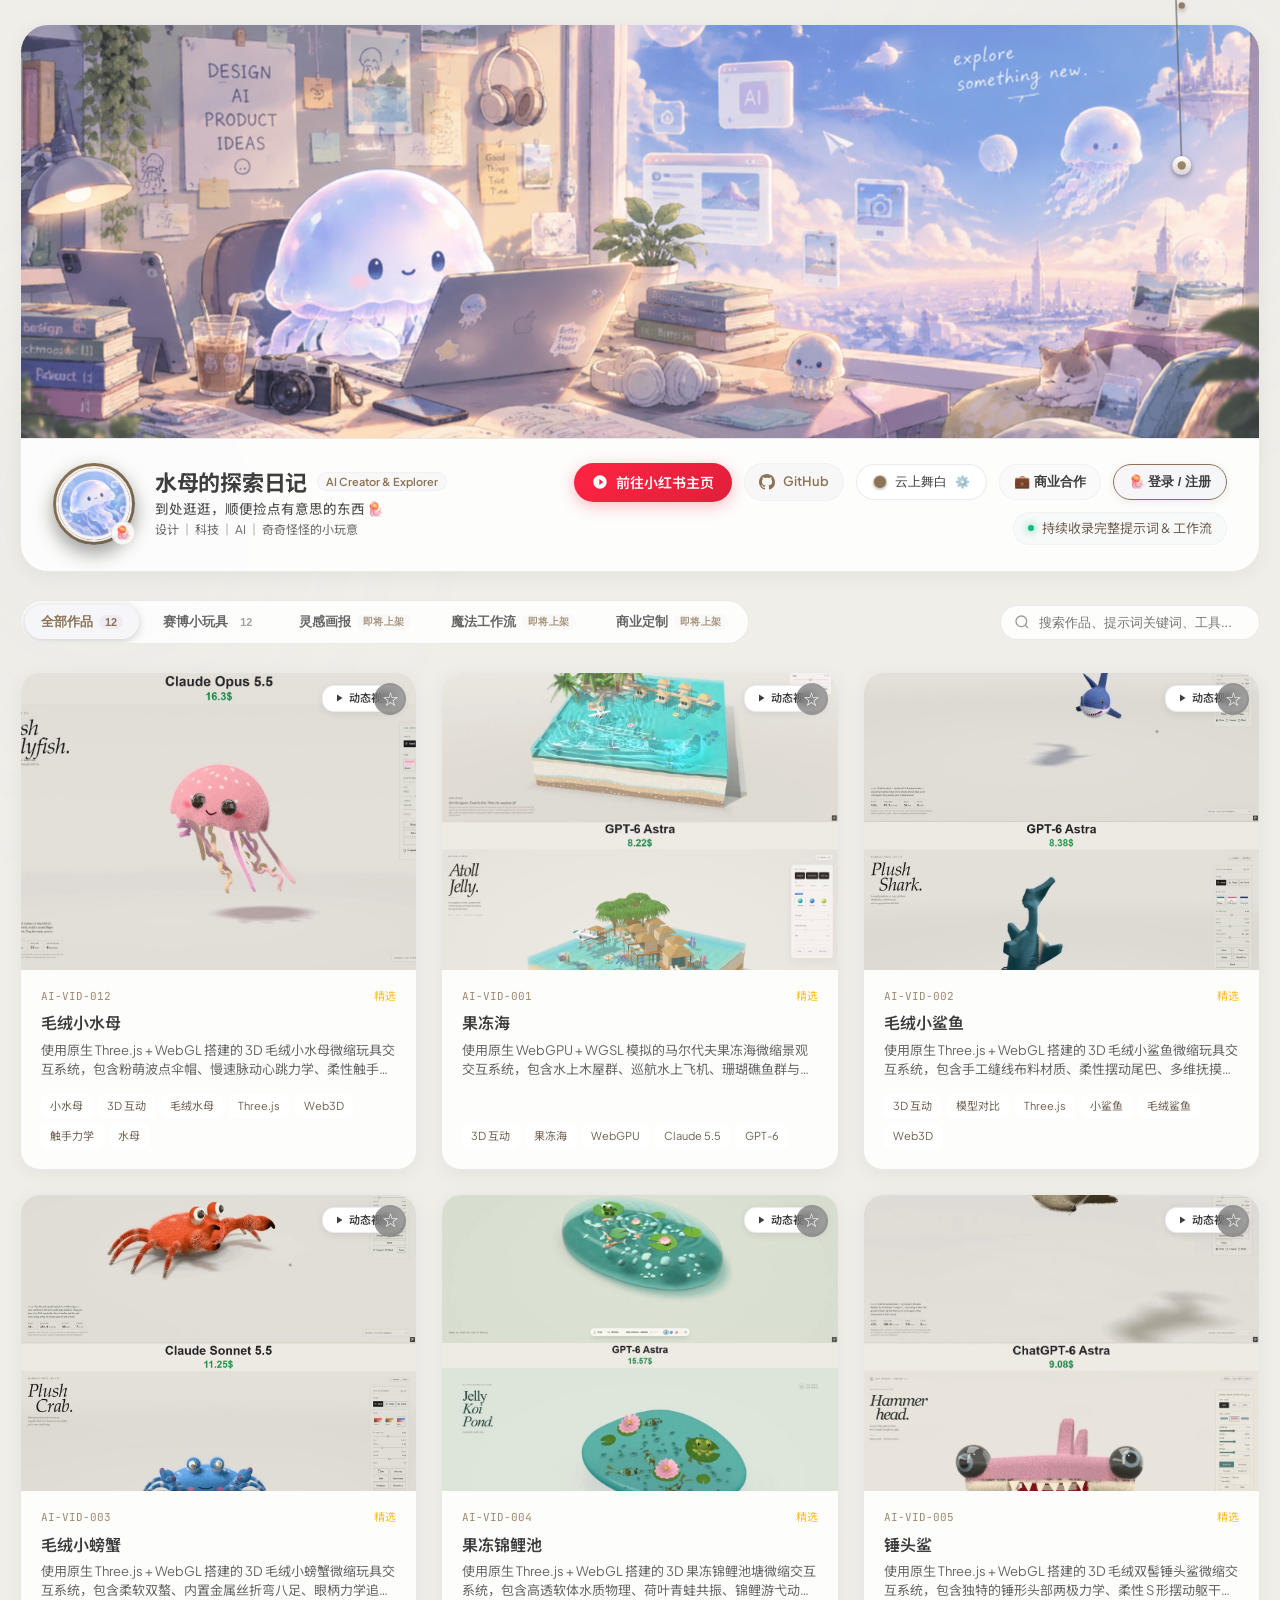
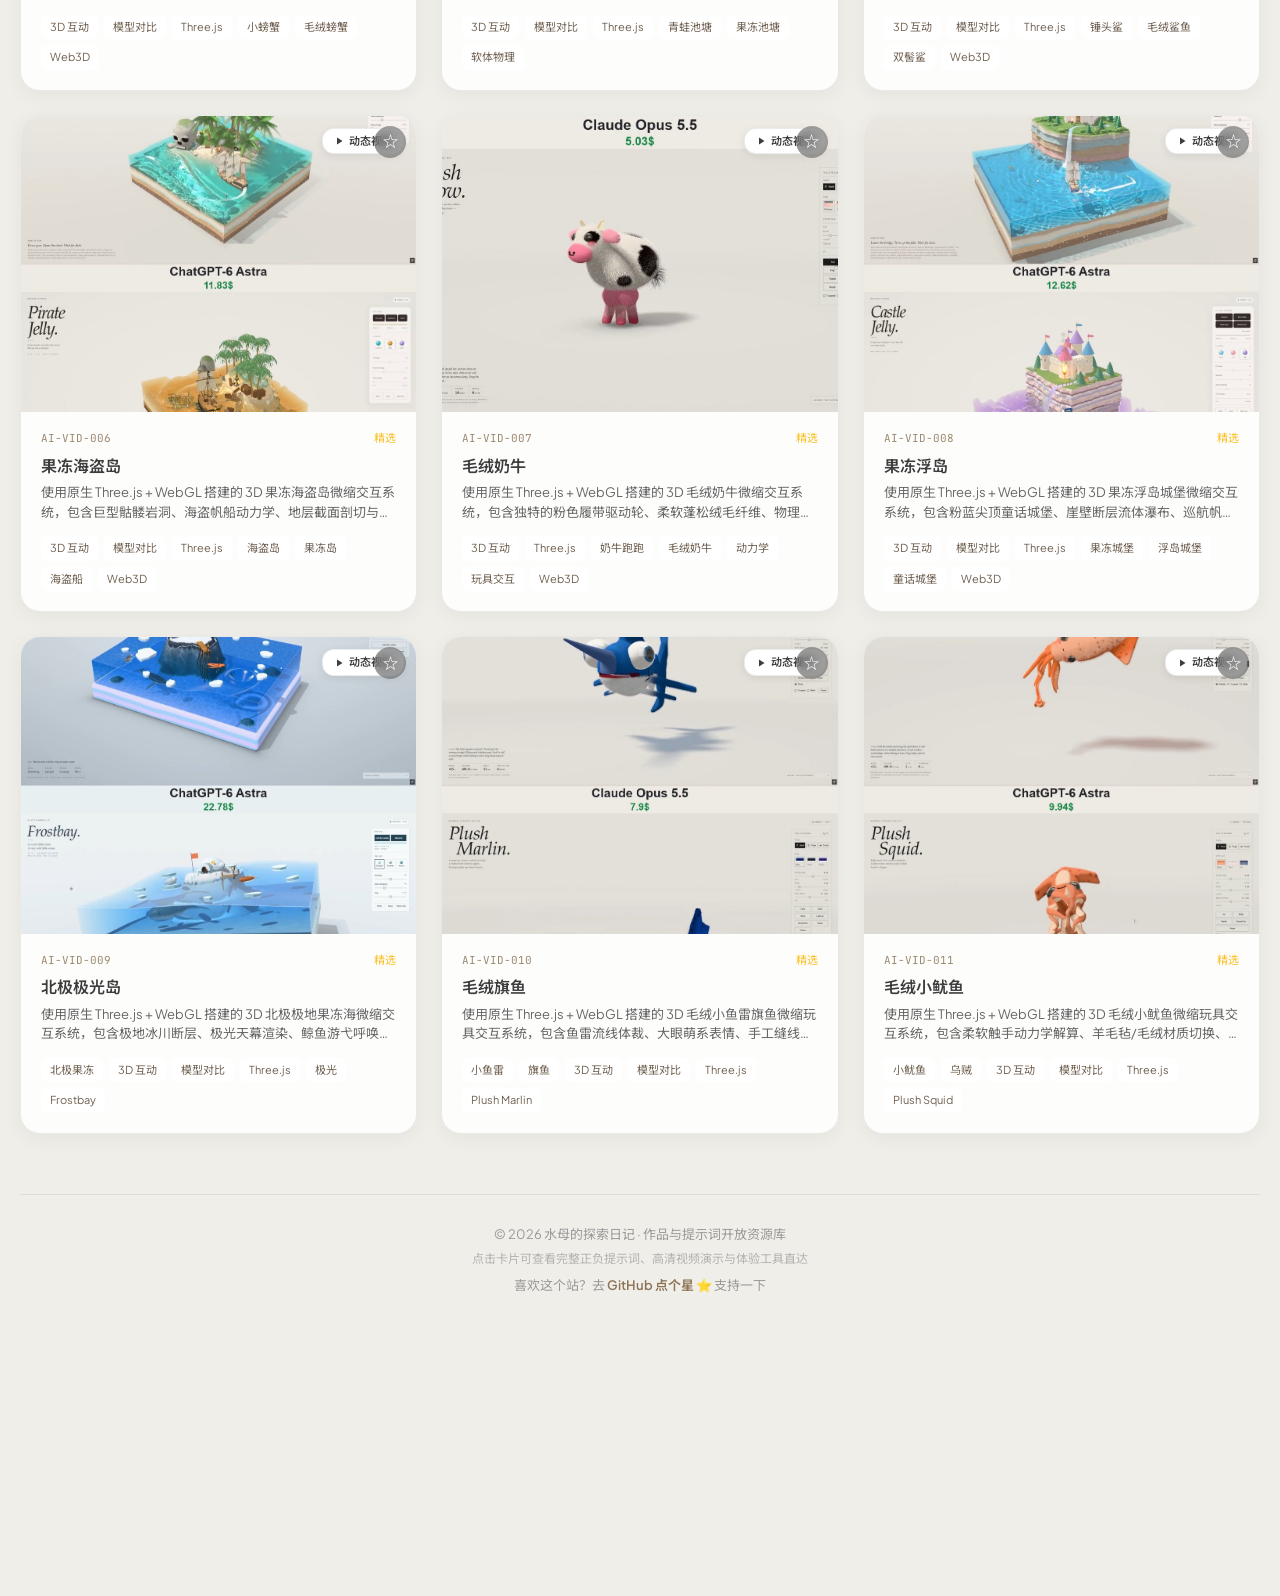
==== commit 17af89db: "chore: 作品池发布 20261021_194313" ====
--- a/index.html
+++ b/index.html
@@ -439,7 +439,7 @@
   <script src="seaweed.js?v=20261017_1405"></script>
   <script src="jellyfish.js?v=20261017_1405"></script>
   <script src="pullcord.js?v=20261017_1405"></script>
-  <script src="data.js?v=20261021_1941"></script>
-  <script src="app.js?v=20261021_1941"></script>
+  <script src="data.js?v=20261021_1943"></script>
+  <script src="app.js?v=20261021_1943"></script>
 </body>
 </html>
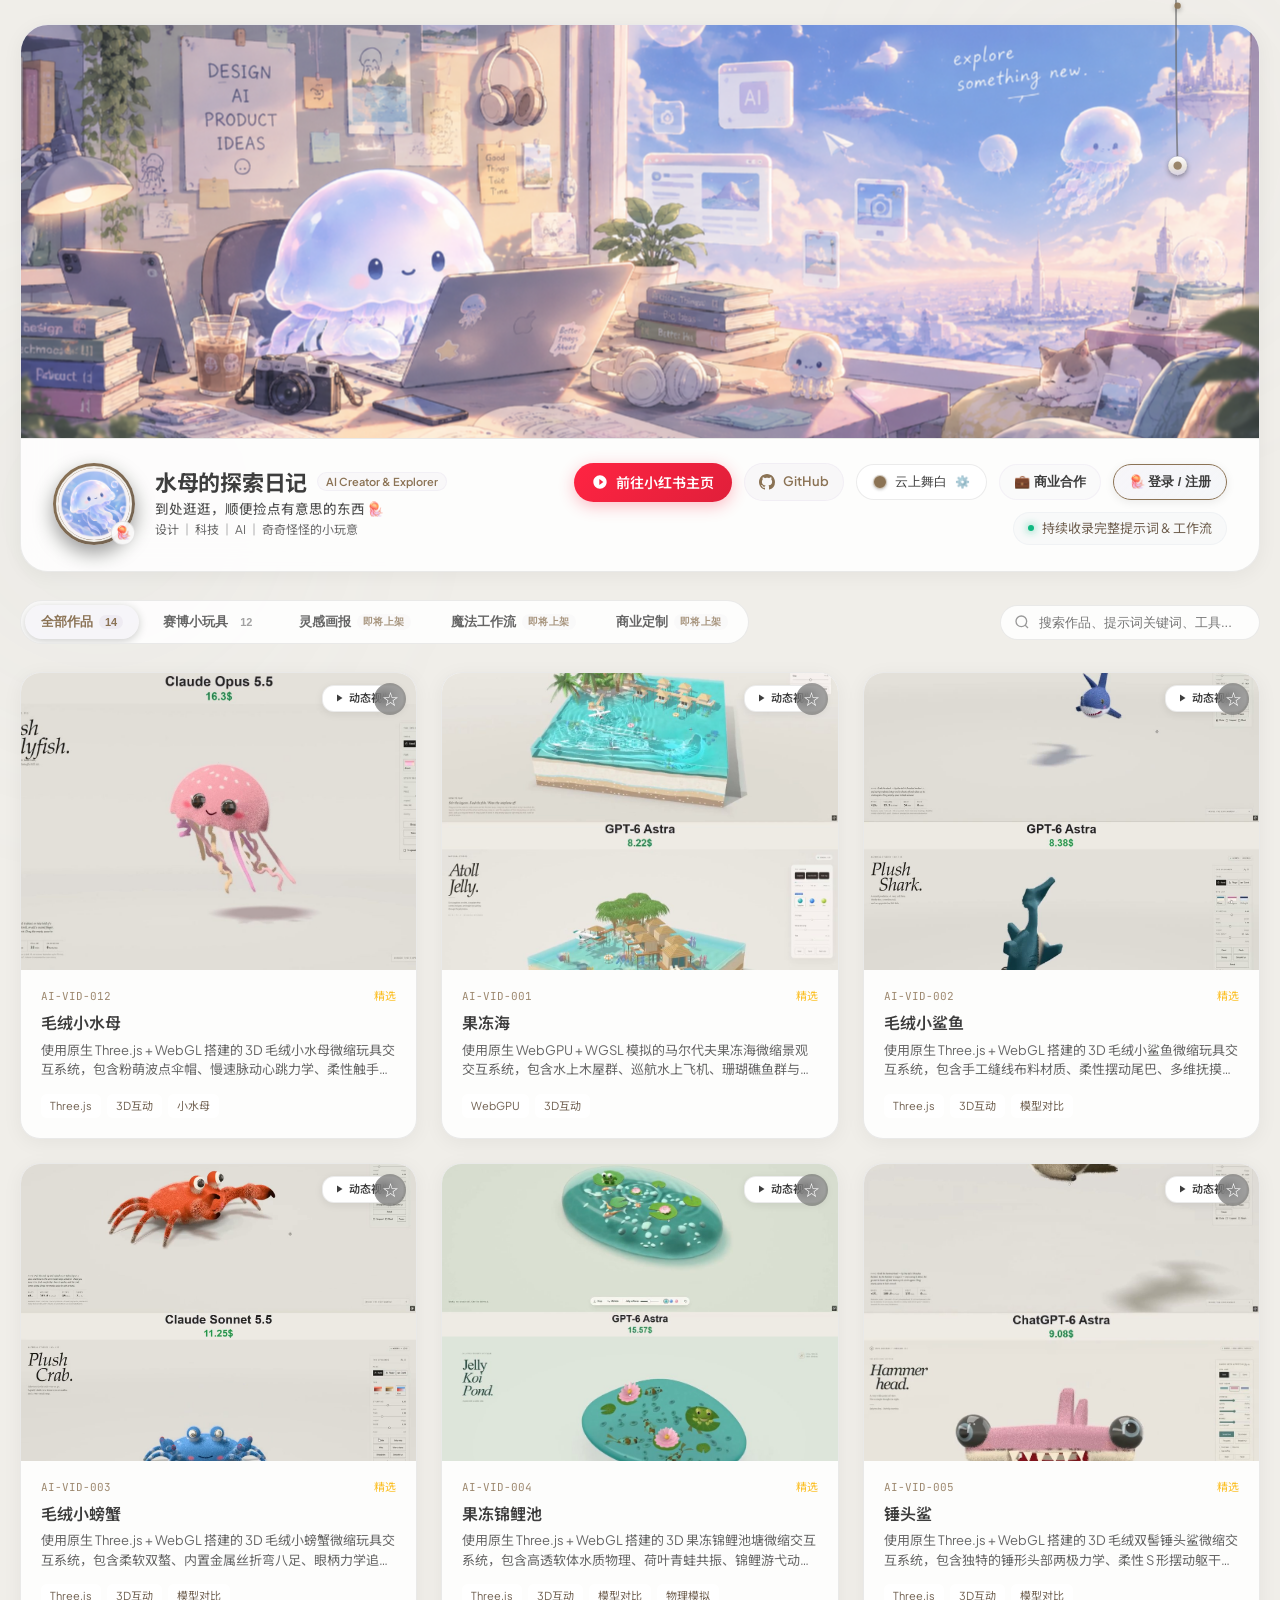
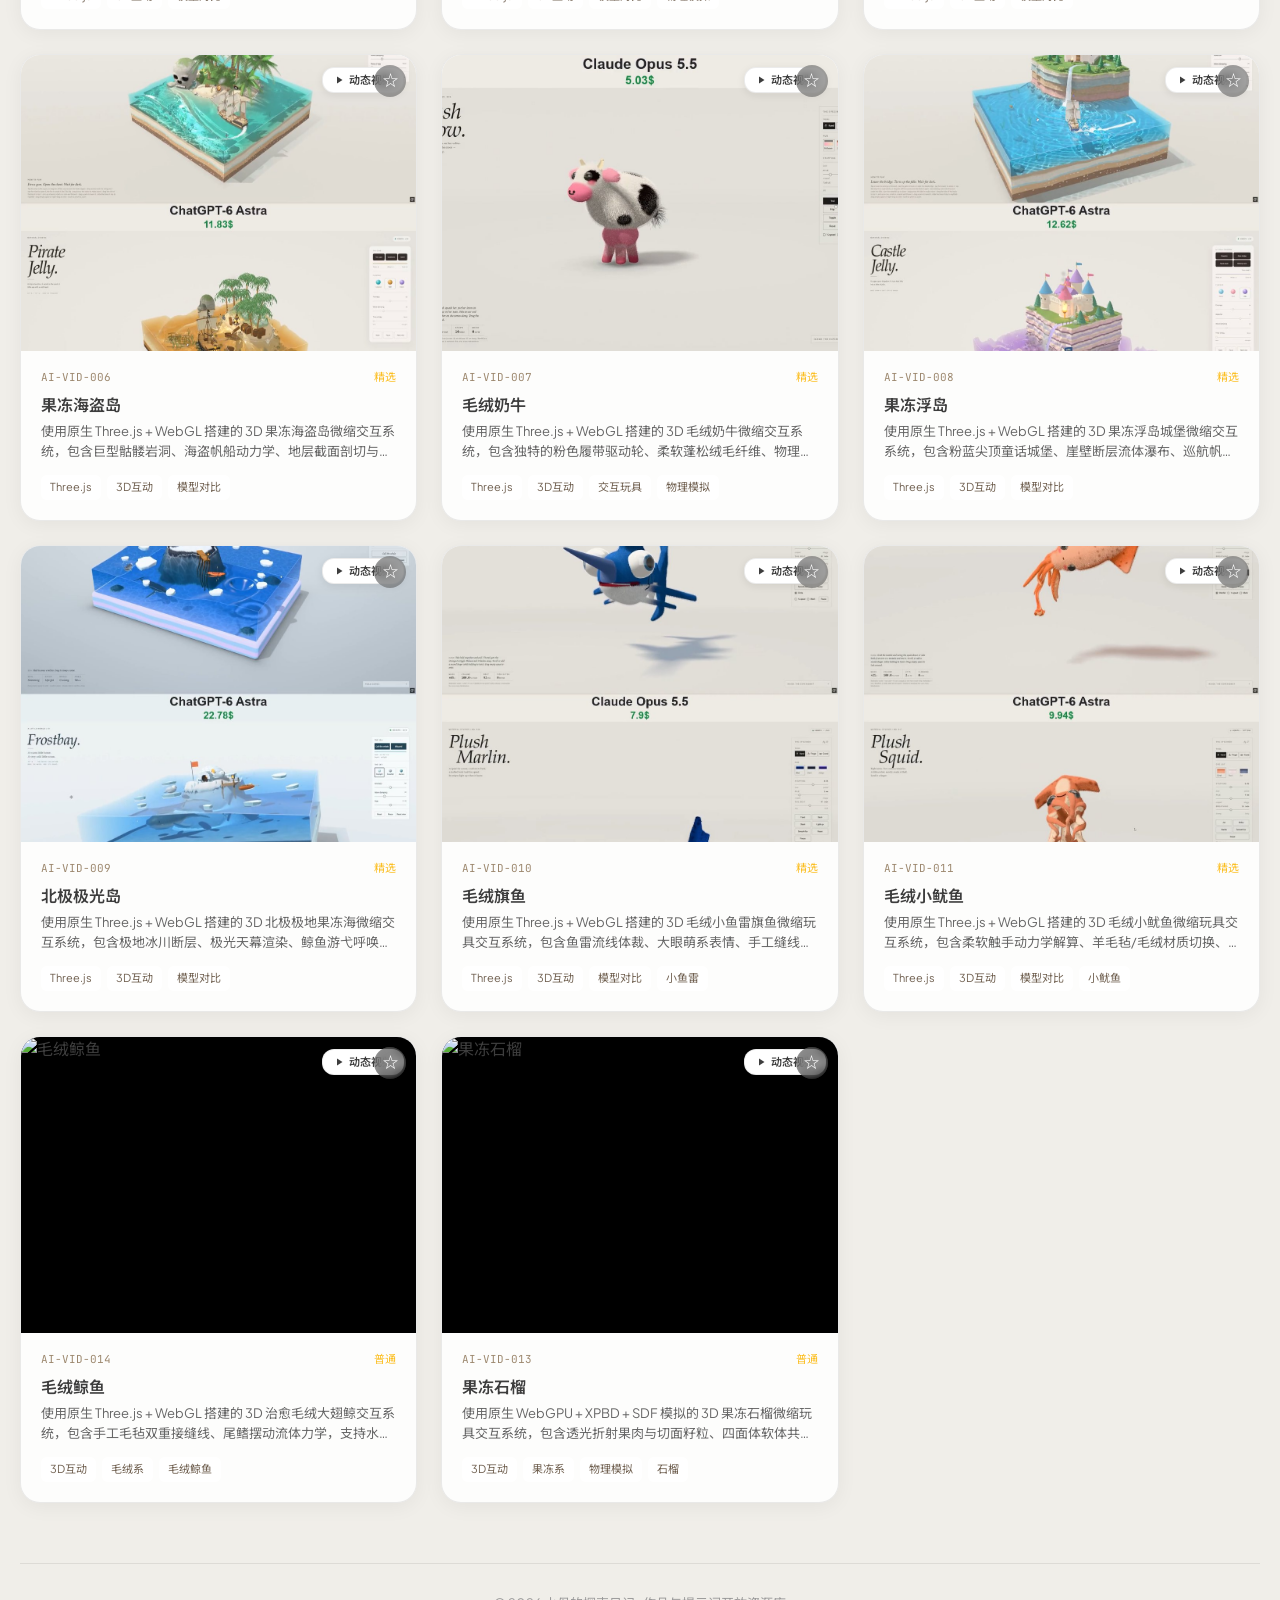
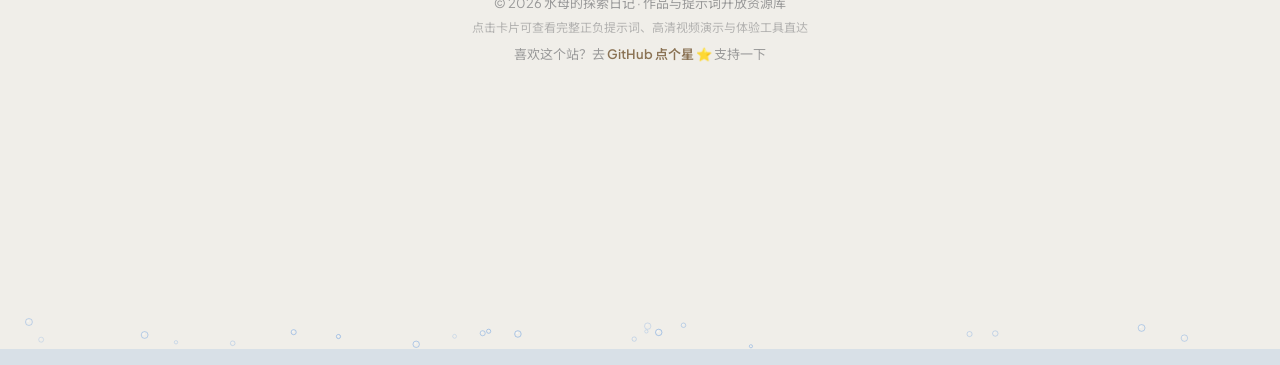
==== commit 156f00a9: "chore: 作品池发布 20261028_074907 14条 + 013/014 顺序编号" ====
--- a/index.html
+++ b/index.html
@@ -439,7 +439,7 @@
   <script src="seaweed.js?v=20261017_1405"></script>
   <script src="jellyfish.js?v=20261017_1405"></script>
   <script src="pullcord.js?v=20261017_1405"></script>
-  <script src="data.js?v=20261021_1943"></script>
-  <script src="app.js?v=20261021_1943"></script>
+  <script src="data.js?v=20261028_0749"></script>
+  <script src="app.js?v=20261028_0749"></script>
 </body>
 </html>
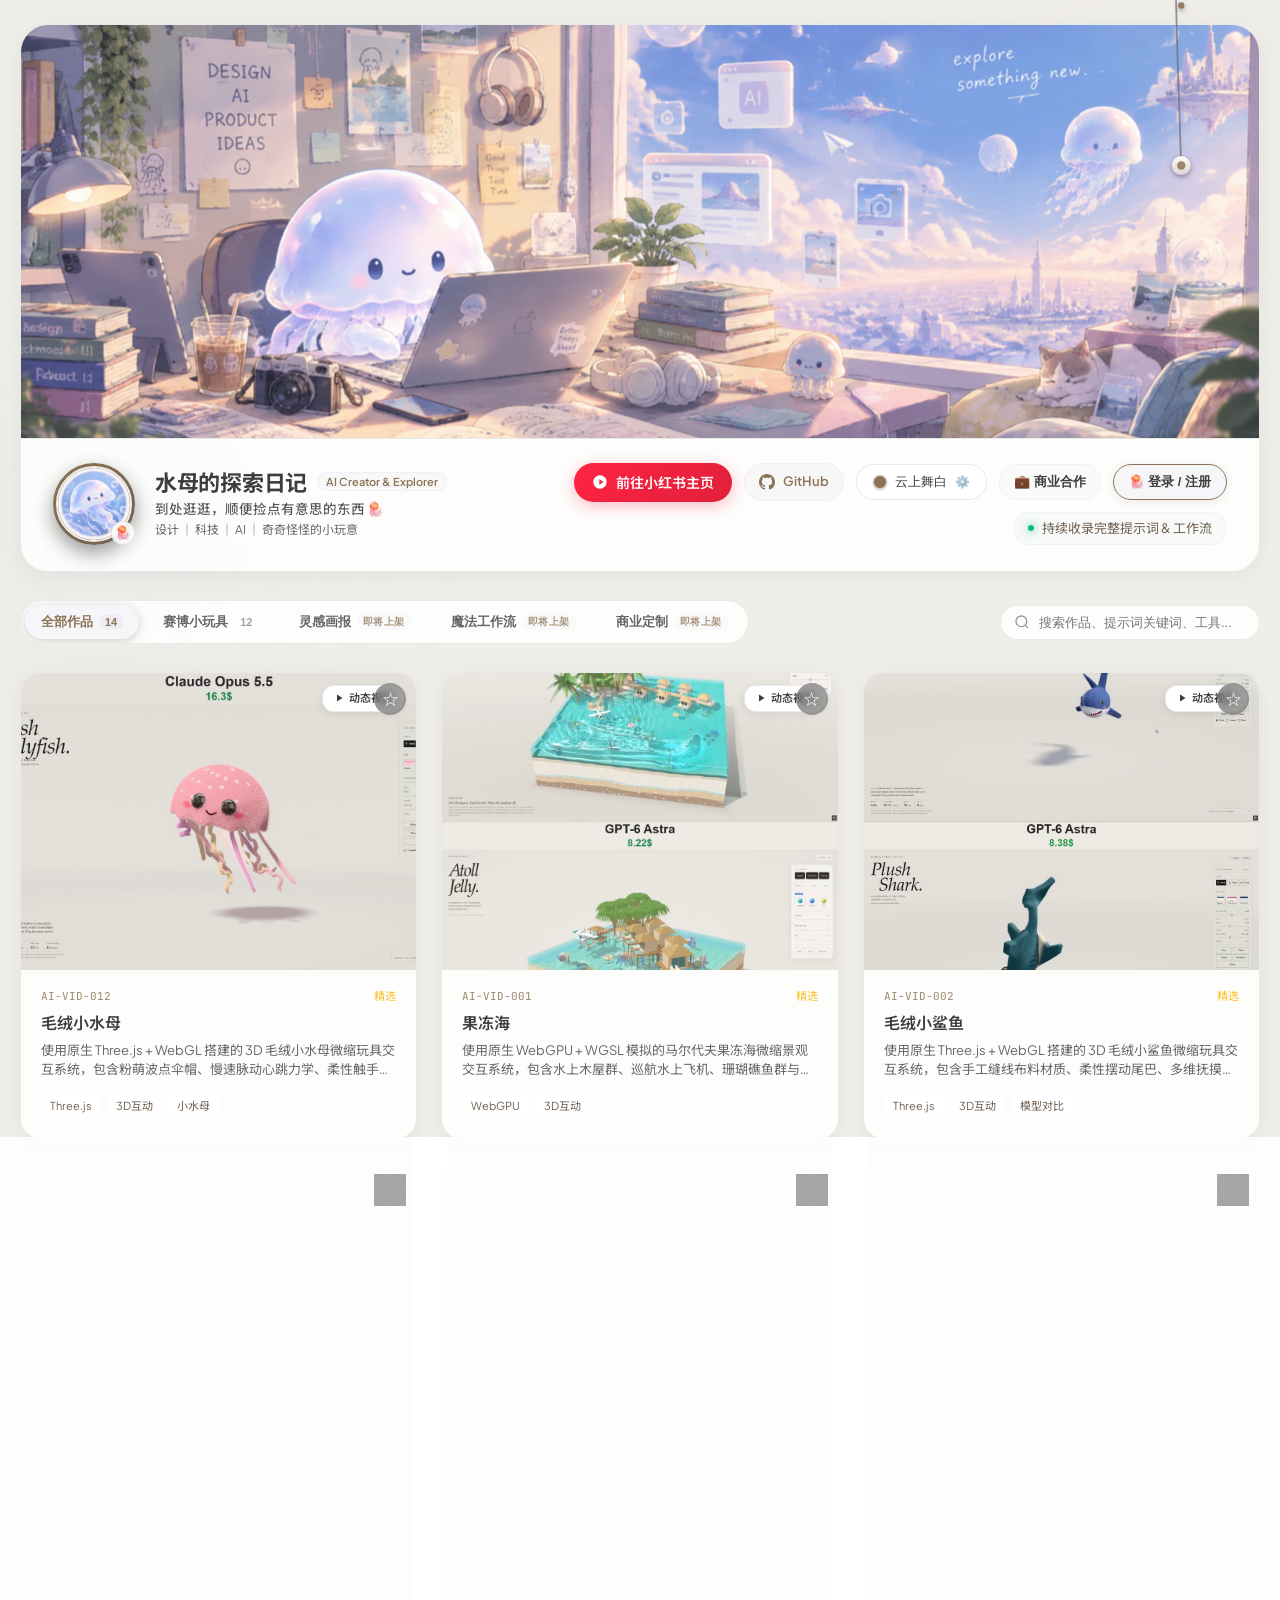
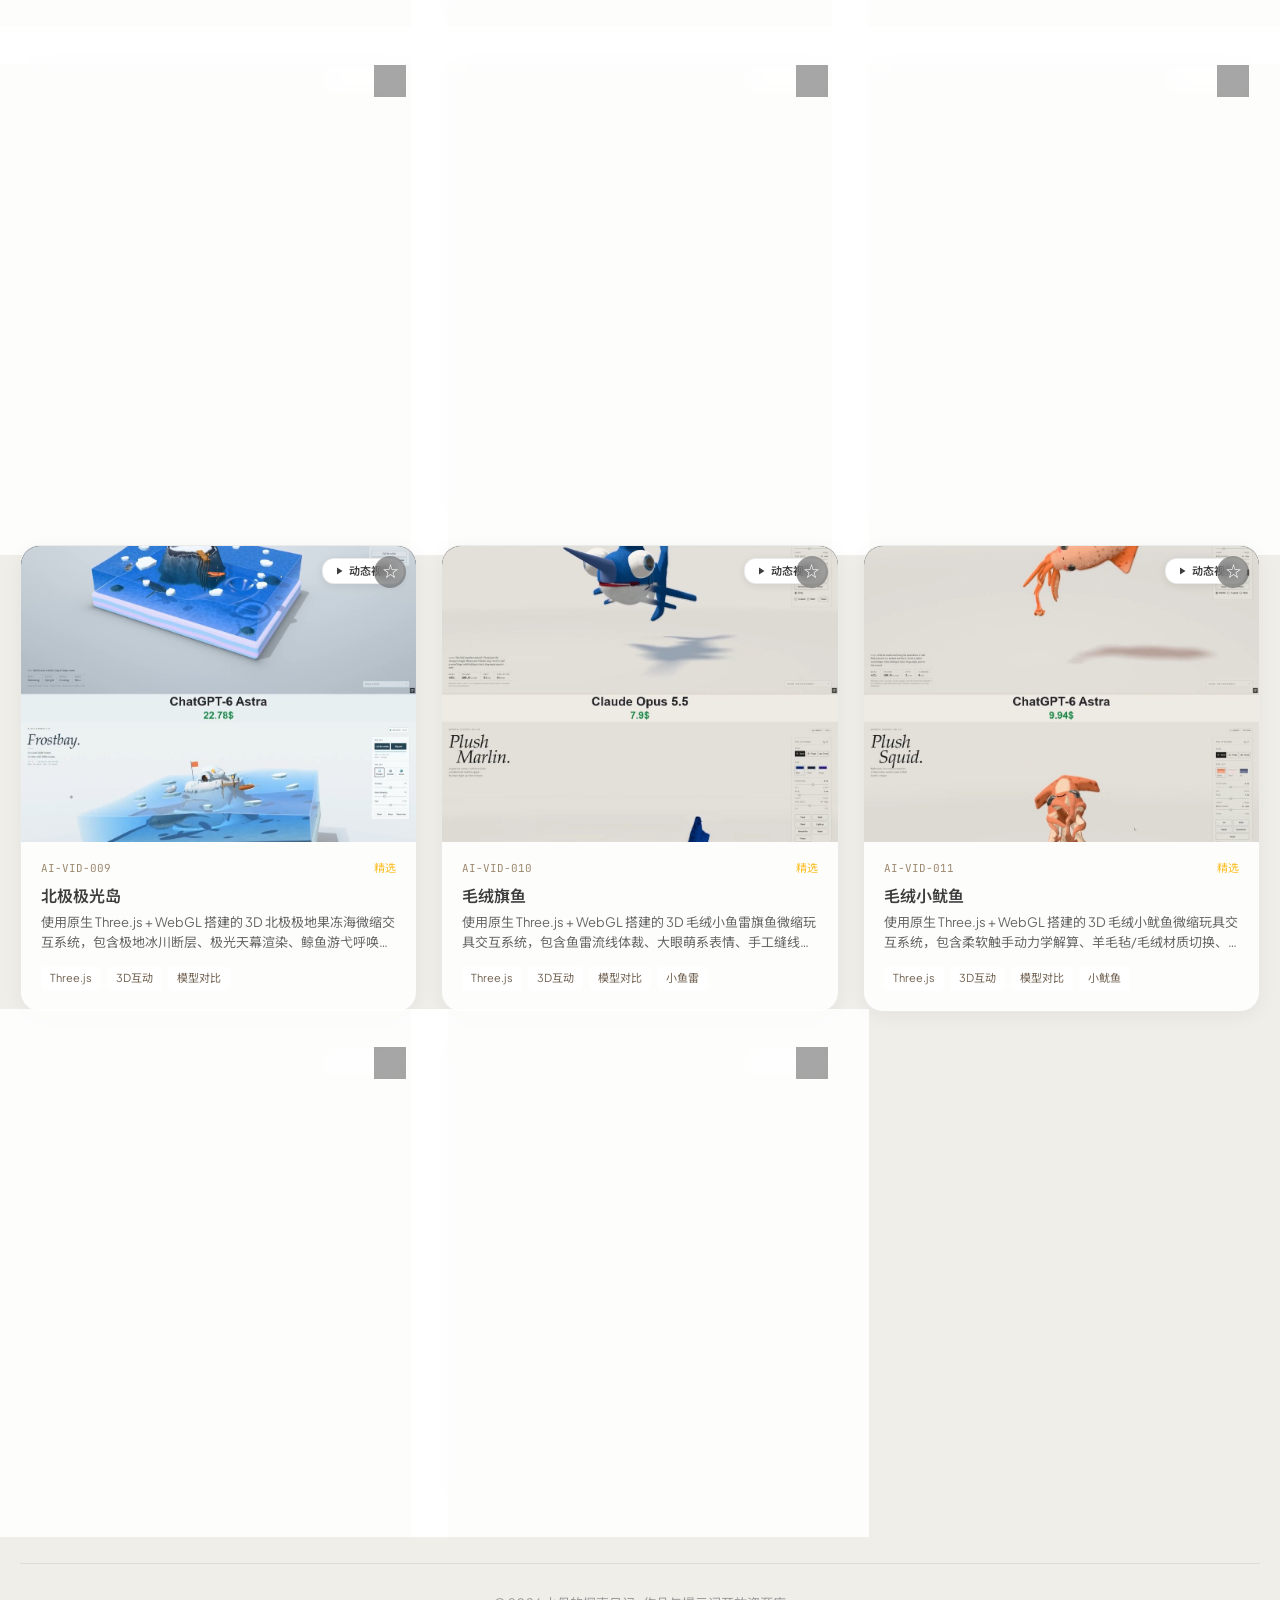
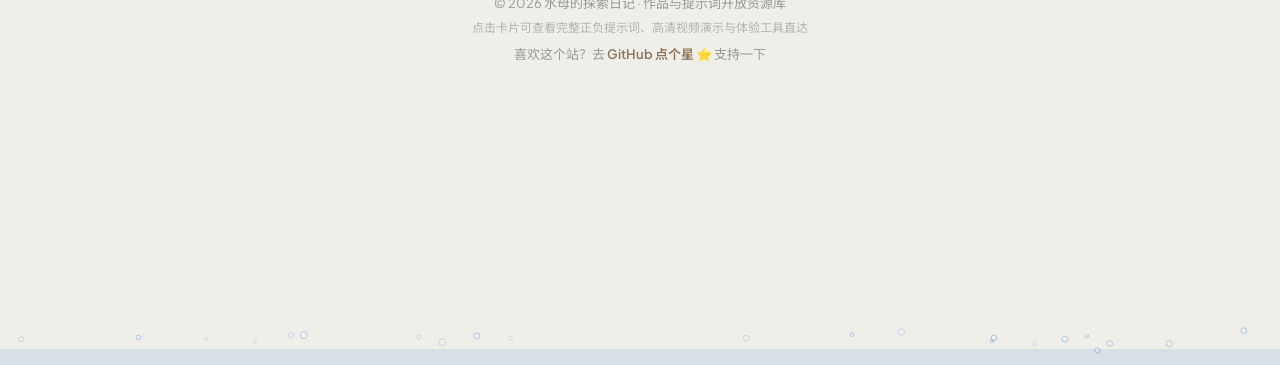
==== commit 4392afd9: "chore: 作品池发布 20261028_110458 14条 + 013/014 顺序编号" ====
--- a/index.html
+++ b/index.html
@@ -439,7 +439,7 @@
   <script src="seaweed.js?v=20261017_1405"></script>
   <script src="jellyfish.js?v=20261017_1405"></script>
   <script src="pullcord.js?v=20261017_1405"></script>
-  <script src="data.js?v=20261028_0749"></script>
-  <script src="app.js?v=20261028_0749"></script>
+  <script src="data.js?v=20261028_1105"></script>
+  <script src="app.js?v=20261028_1105"></script>
 </body>
 </html>
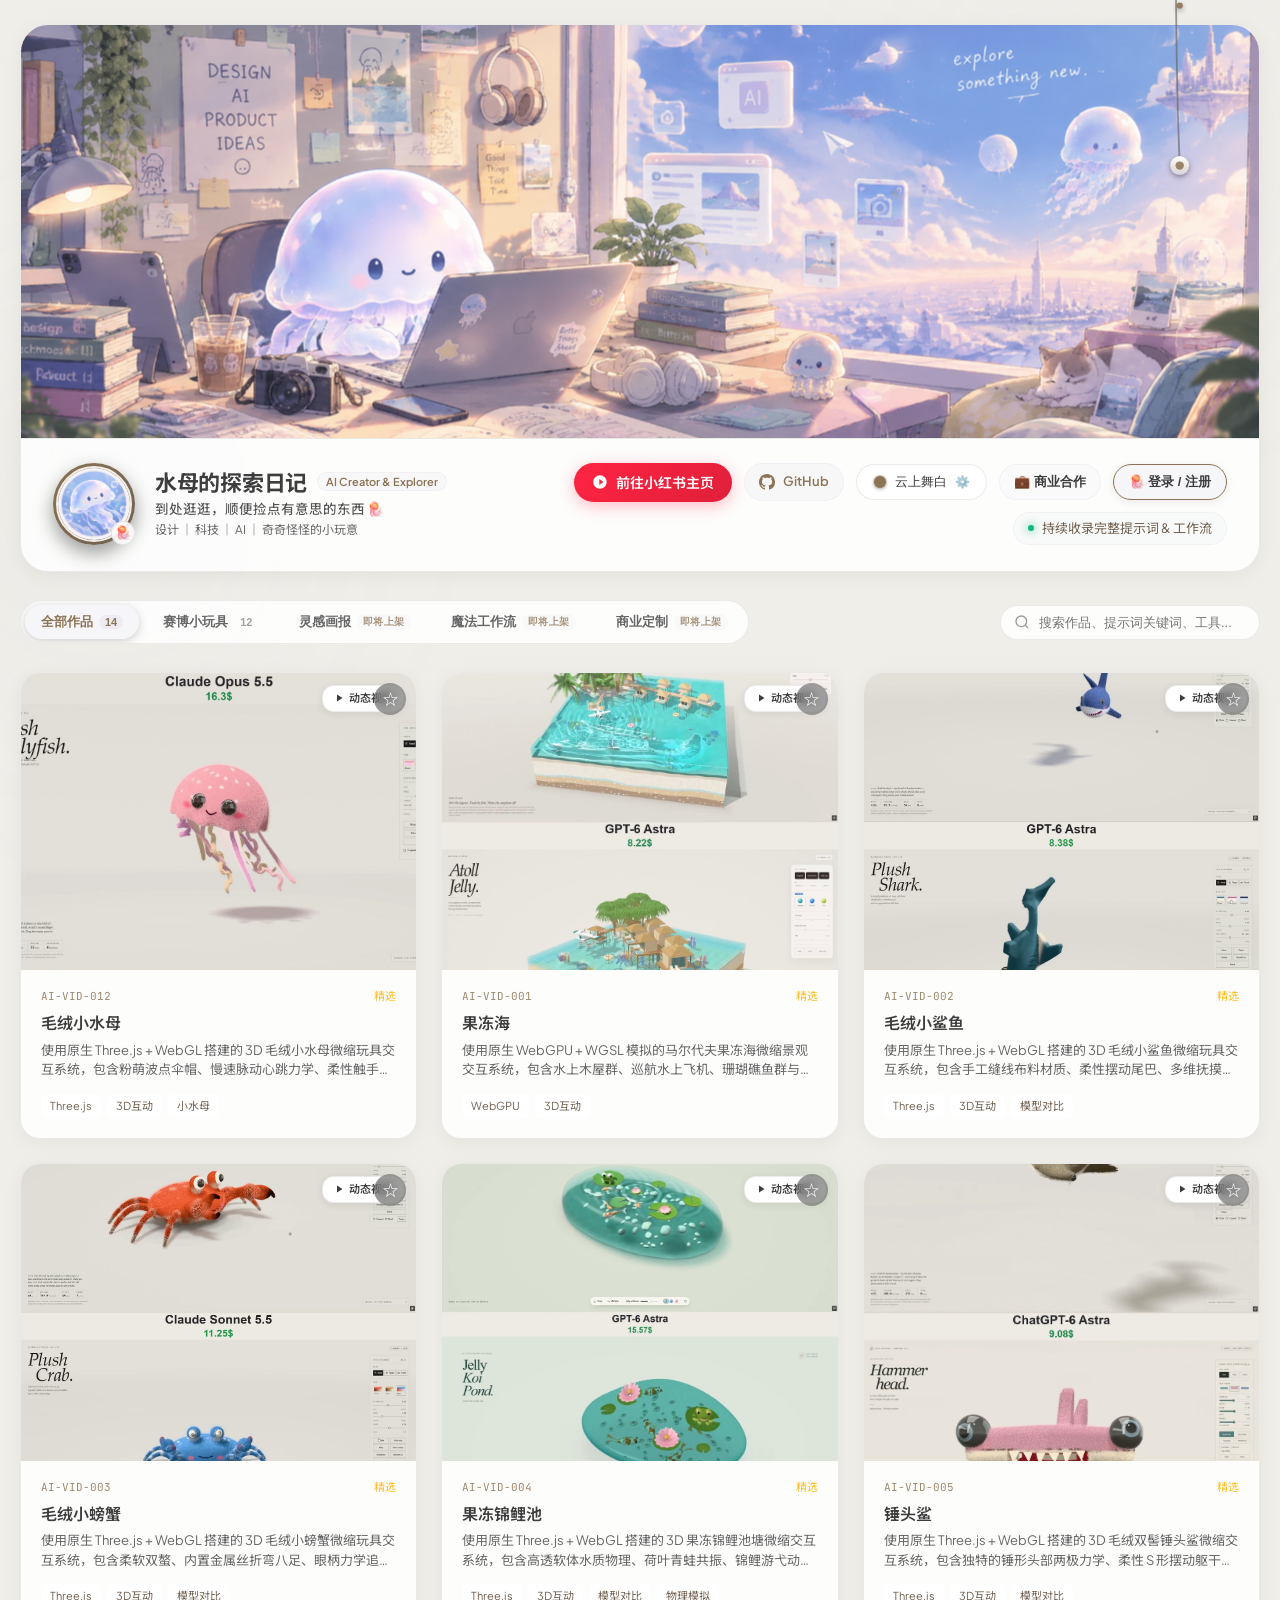
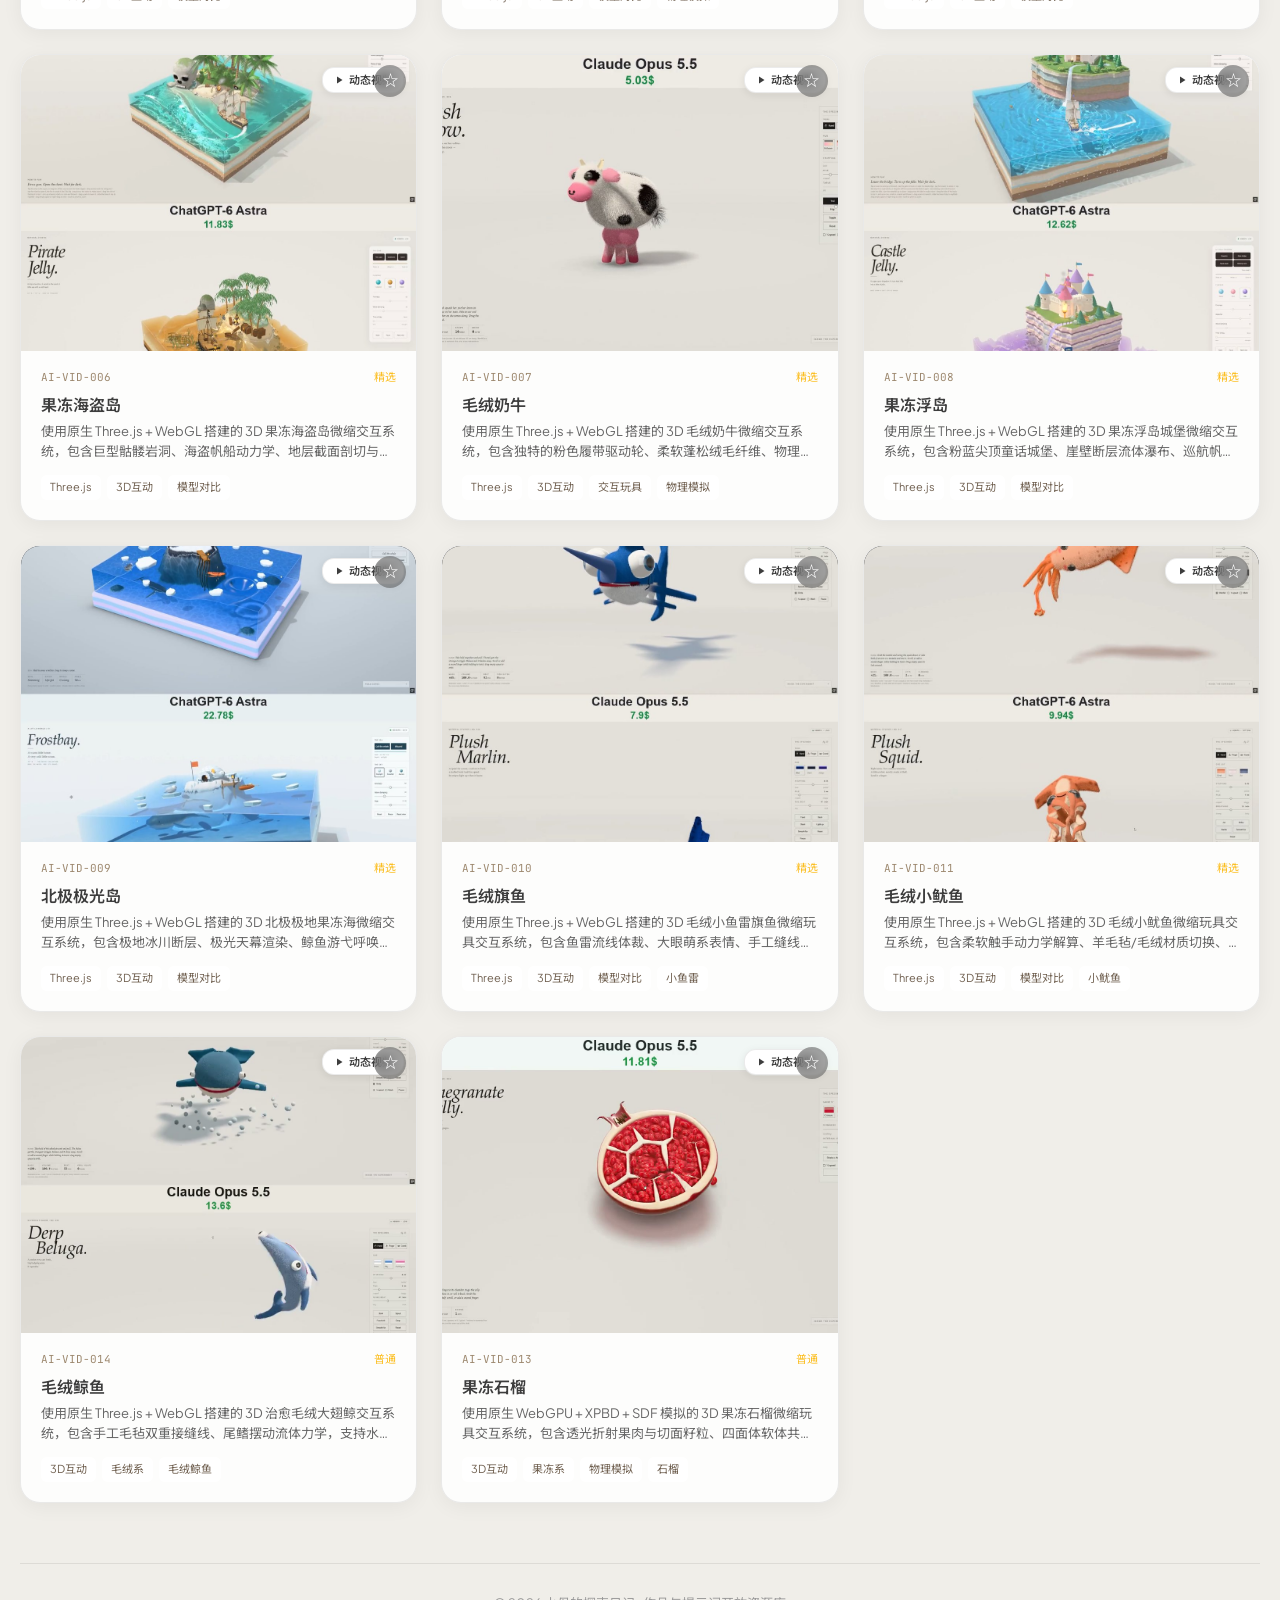
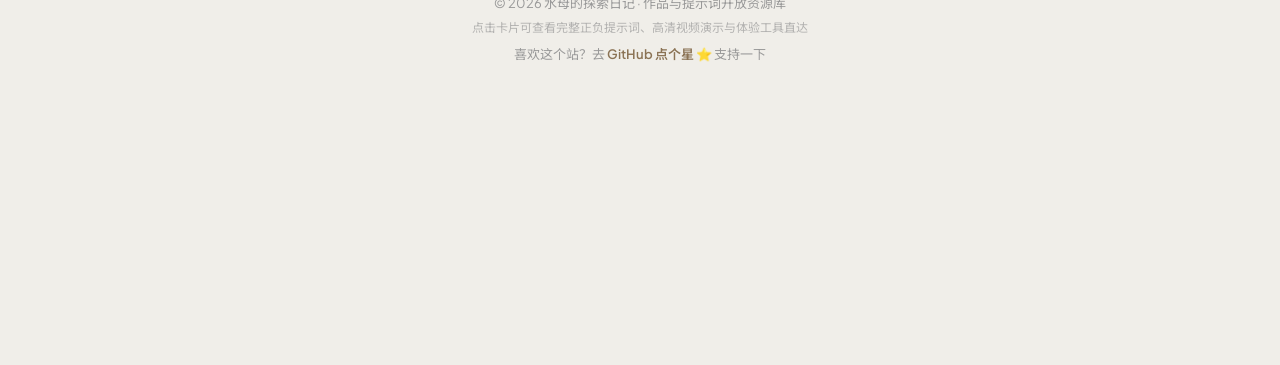
==== commit 4a0e3854: "chore: 作品池发布 20261028_130733" ====
--- a/index.html
+++ b/index.html
@@ -439,7 +439,7 @@
   <script src="seaweed.js?v=20261017_1405"></script>
   <script src="jellyfish.js?v=20261017_1405"></script>
   <script src="pullcord.js?v=20261017_1405"></script>
-  <script src="data.js?v=20261028_1105"></script>
-  <script src="app.js?v=20261028_1105"></script>
+  <script src="data.js?v=20261028_1308"></script>
+  <script src="app.js?v=20261028_1308"></script>
 </body>
 </html>
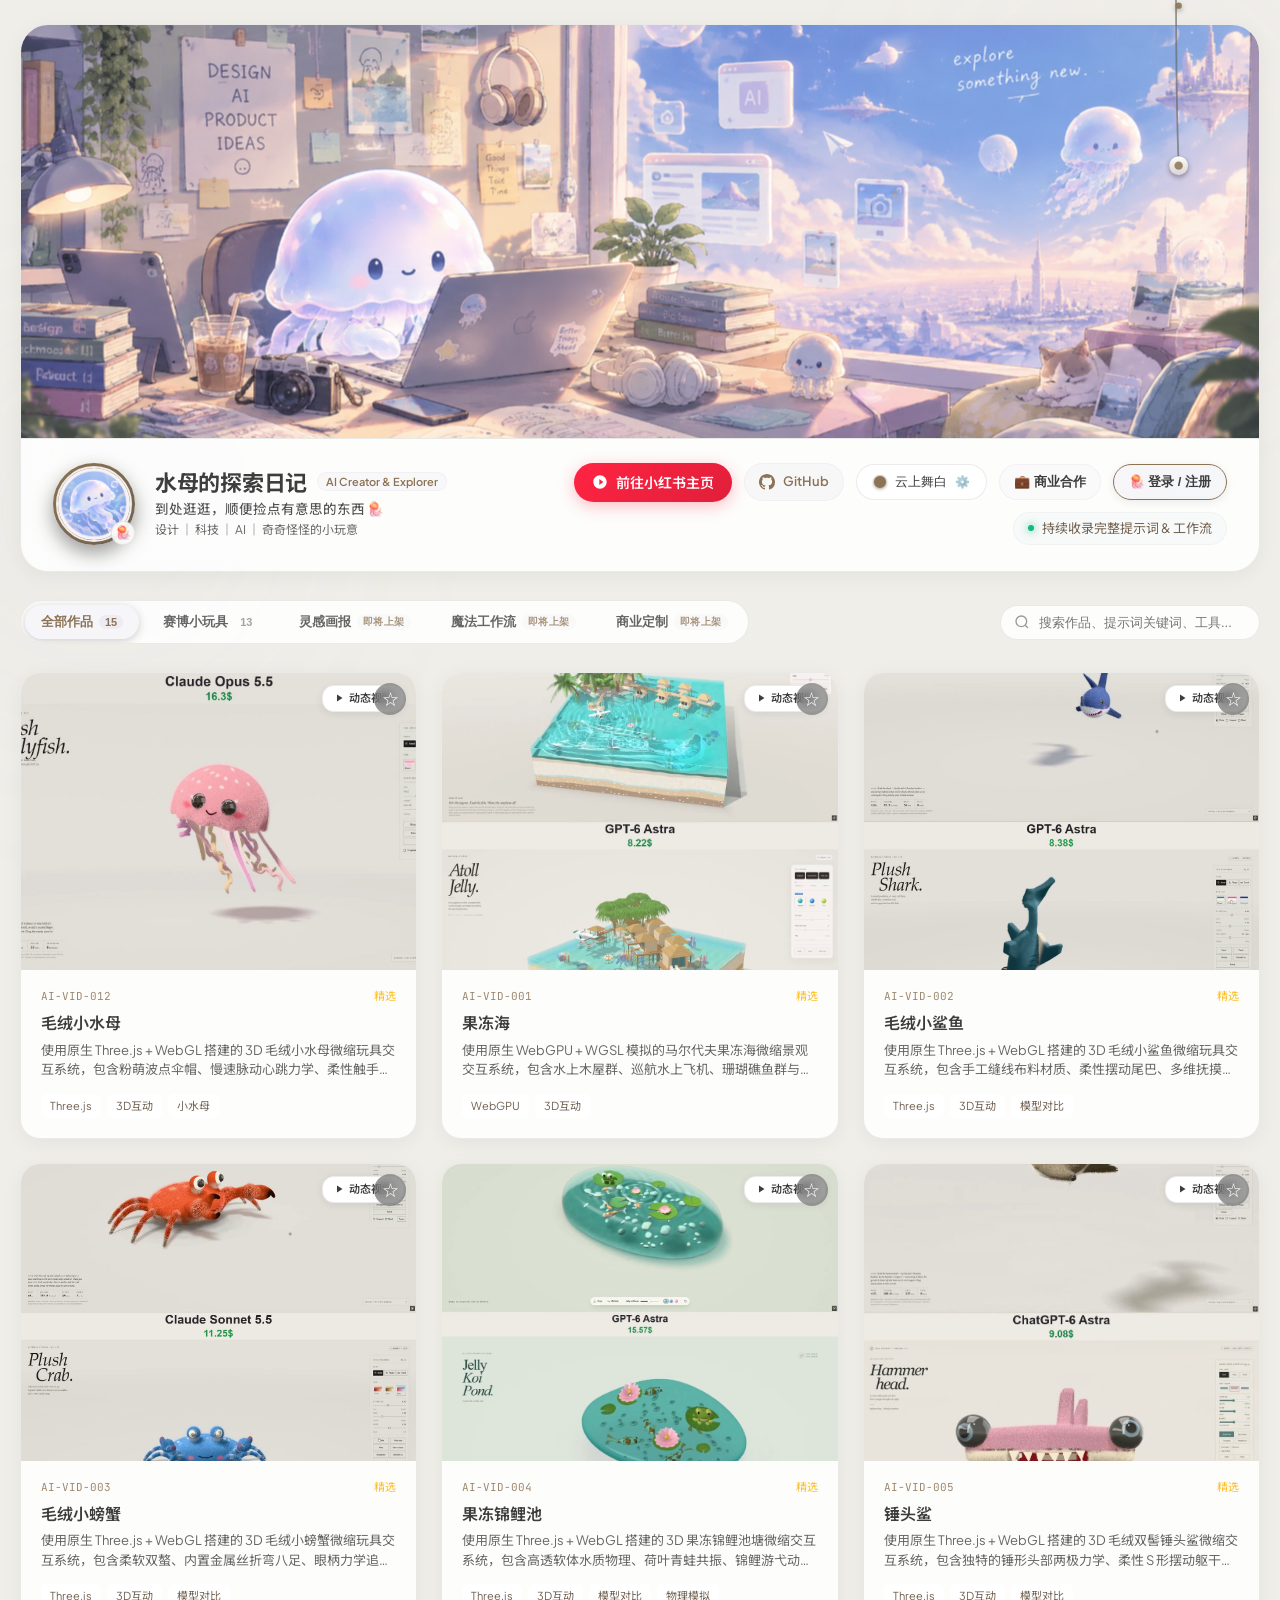
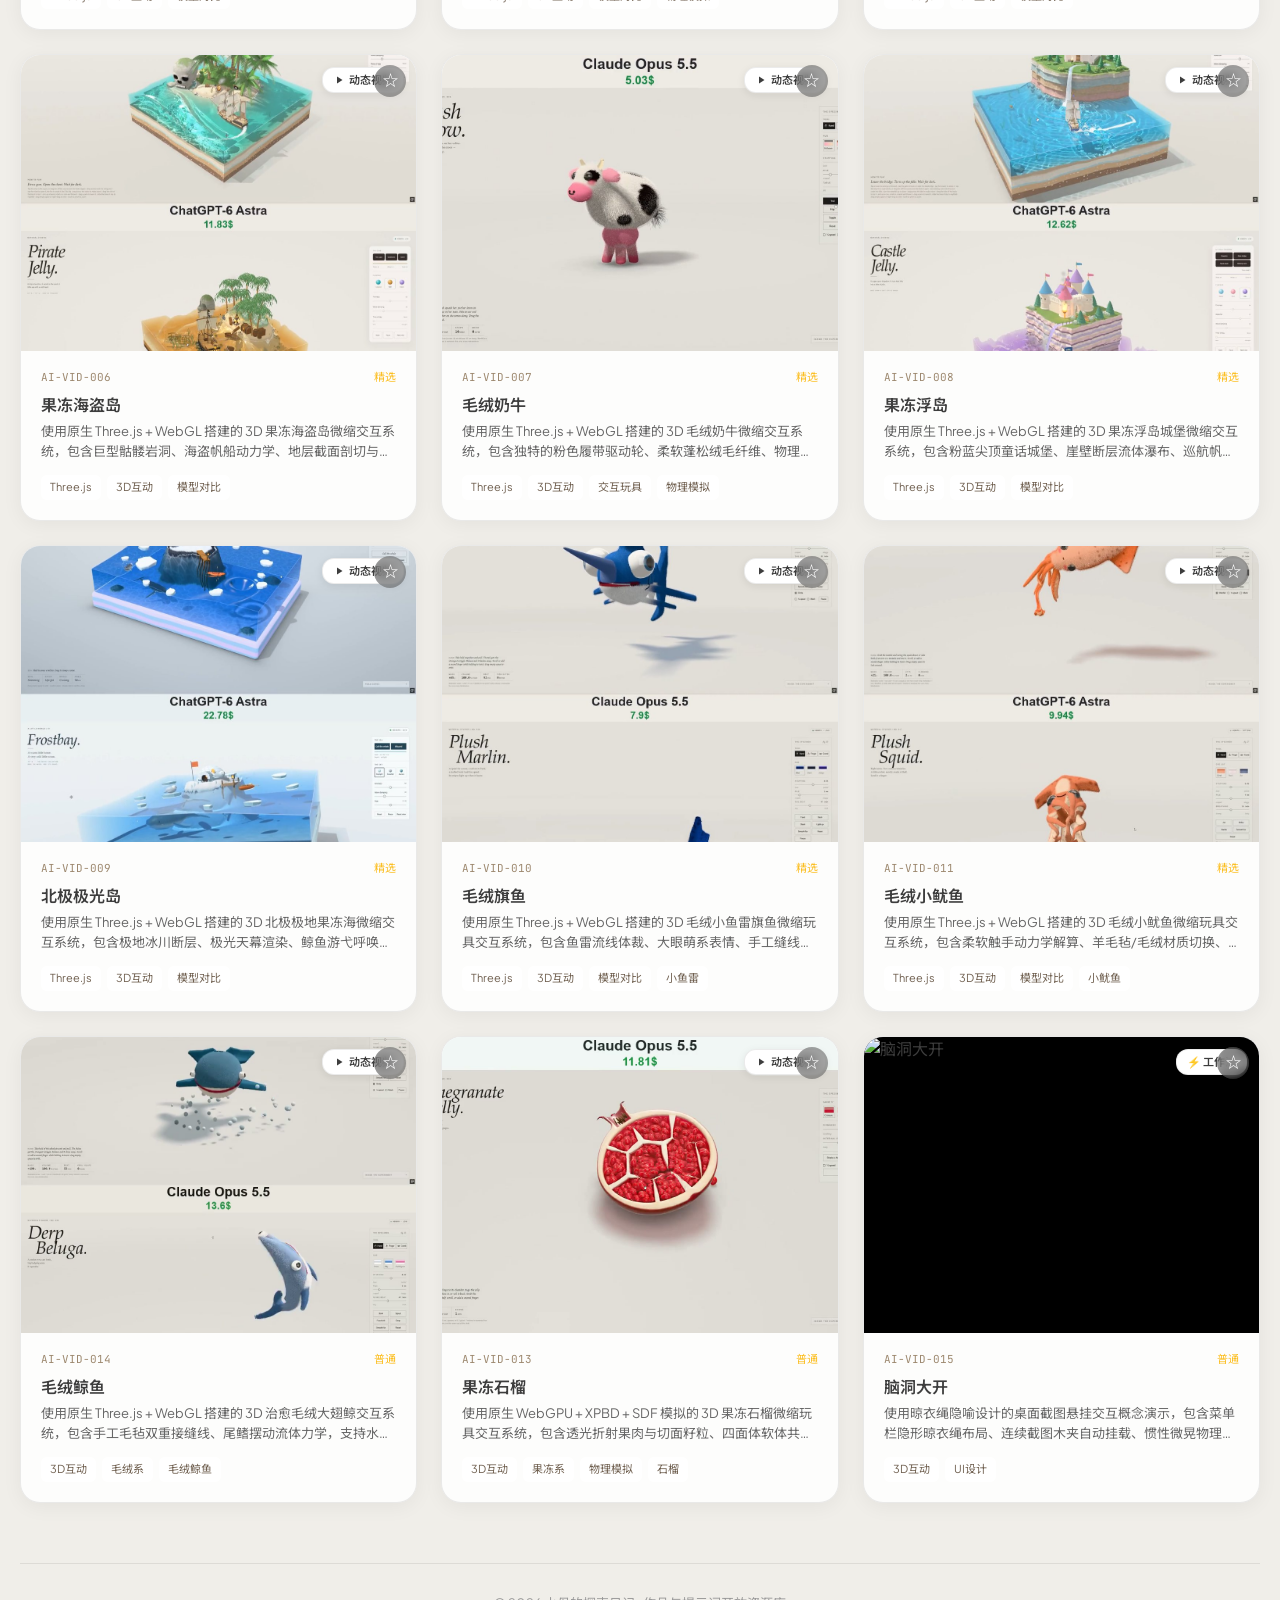
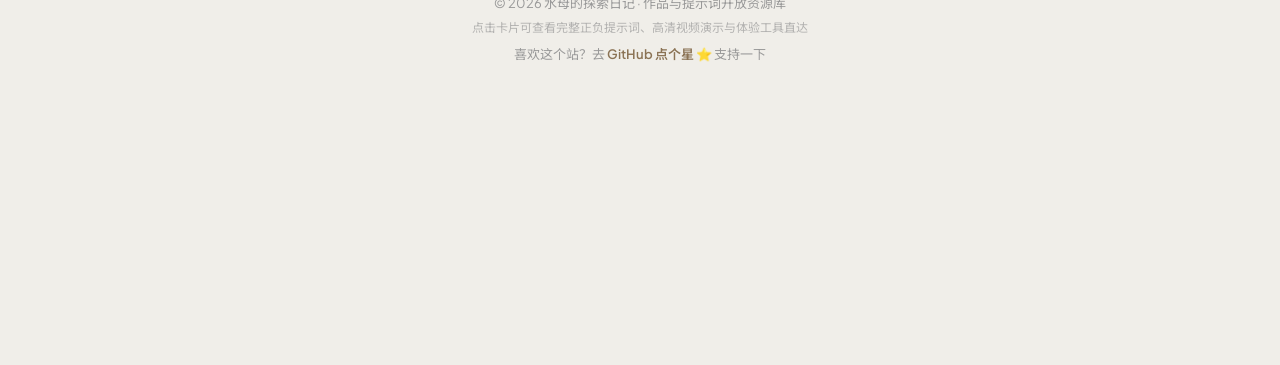
==== commit 209581b8: "chore: 作品池发布 20261028_133313 端到端测试：#8 脑洞大开 上架" ====
--- a/index.html
+++ b/index.html
@@ -439,7 +439,7 @@
   <script src="seaweed.js?v=20261017_1405"></script>
   <script src="jellyfish.js?v=20261017_1405"></script>
   <script src="pullcord.js?v=20261017_1405"></script>
-  <script src="data.js?v=20261028_1308"></script>
-  <script src="app.js?v=20261028_1308"></script>
+  <script src="data.js?v=20261028_1333"></script>
+  <script src="app.js?v=20261028_1333"></script>
 </body>
 </html>
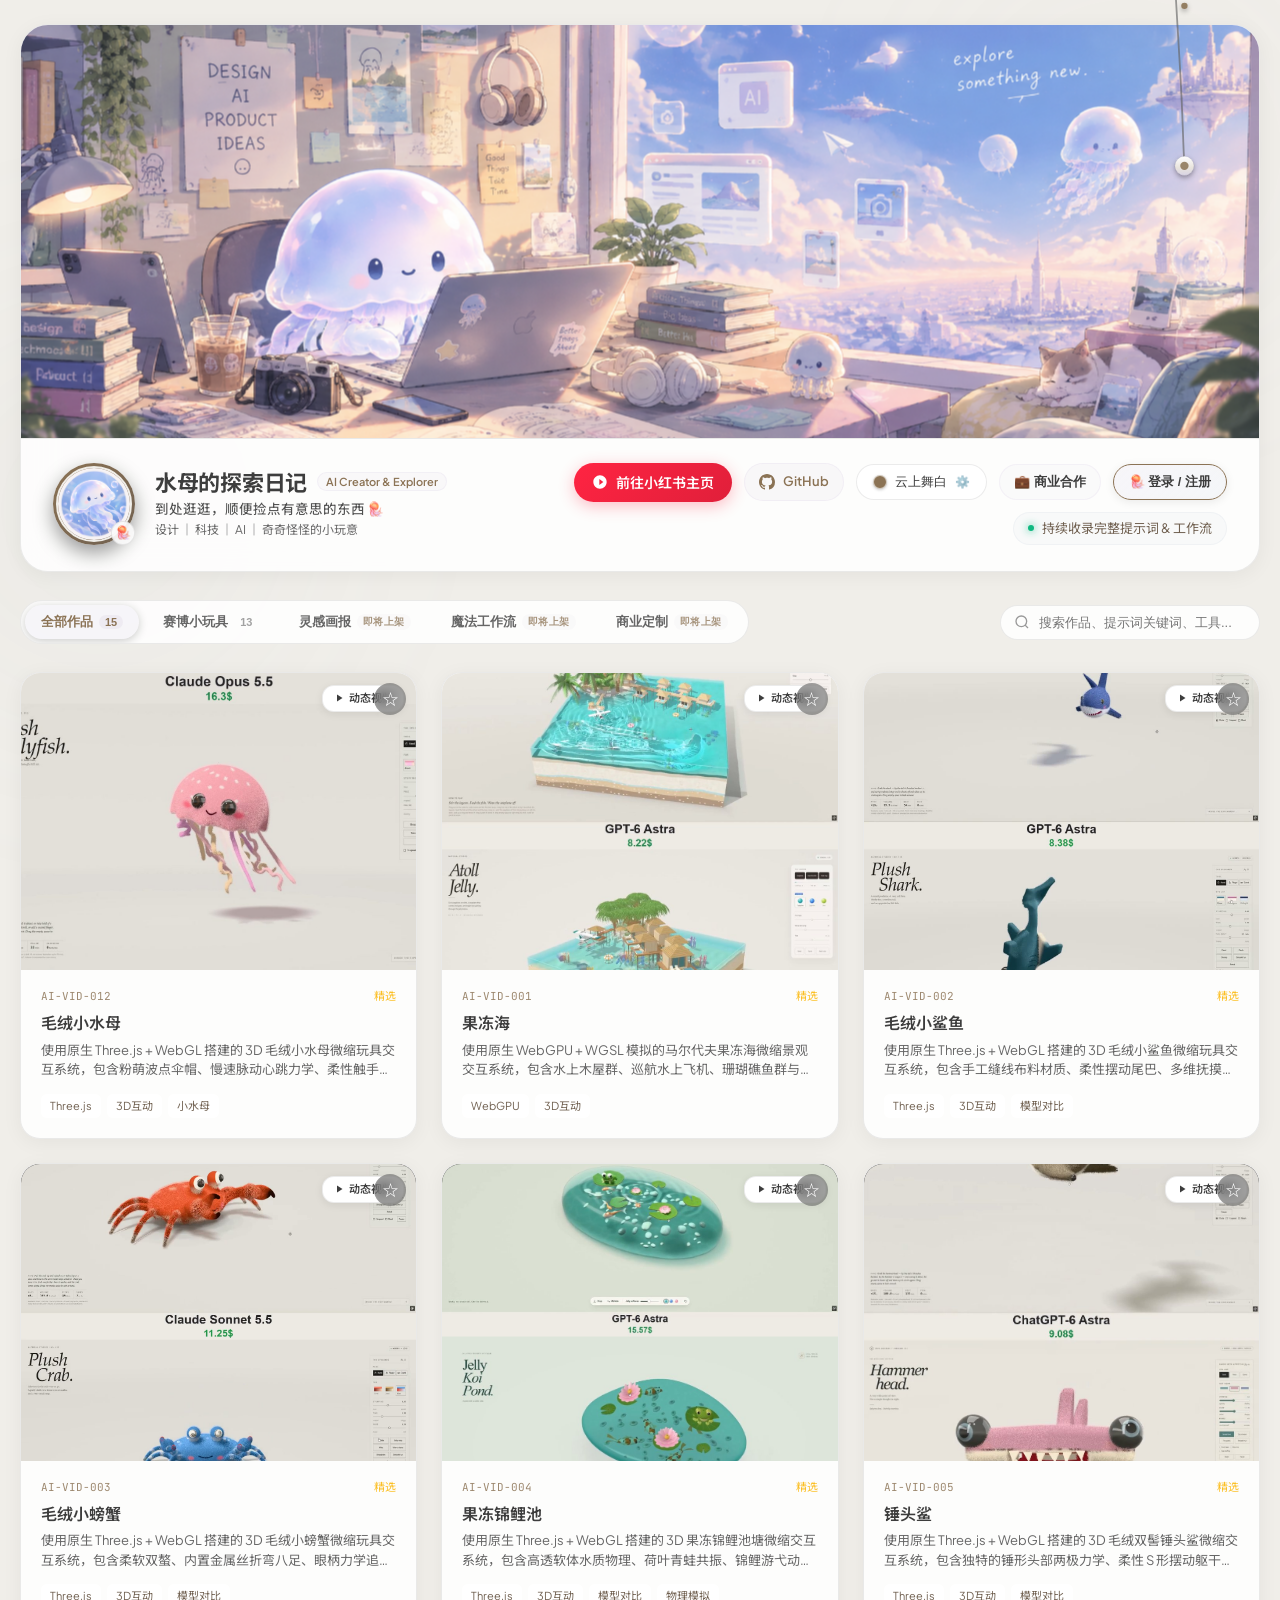
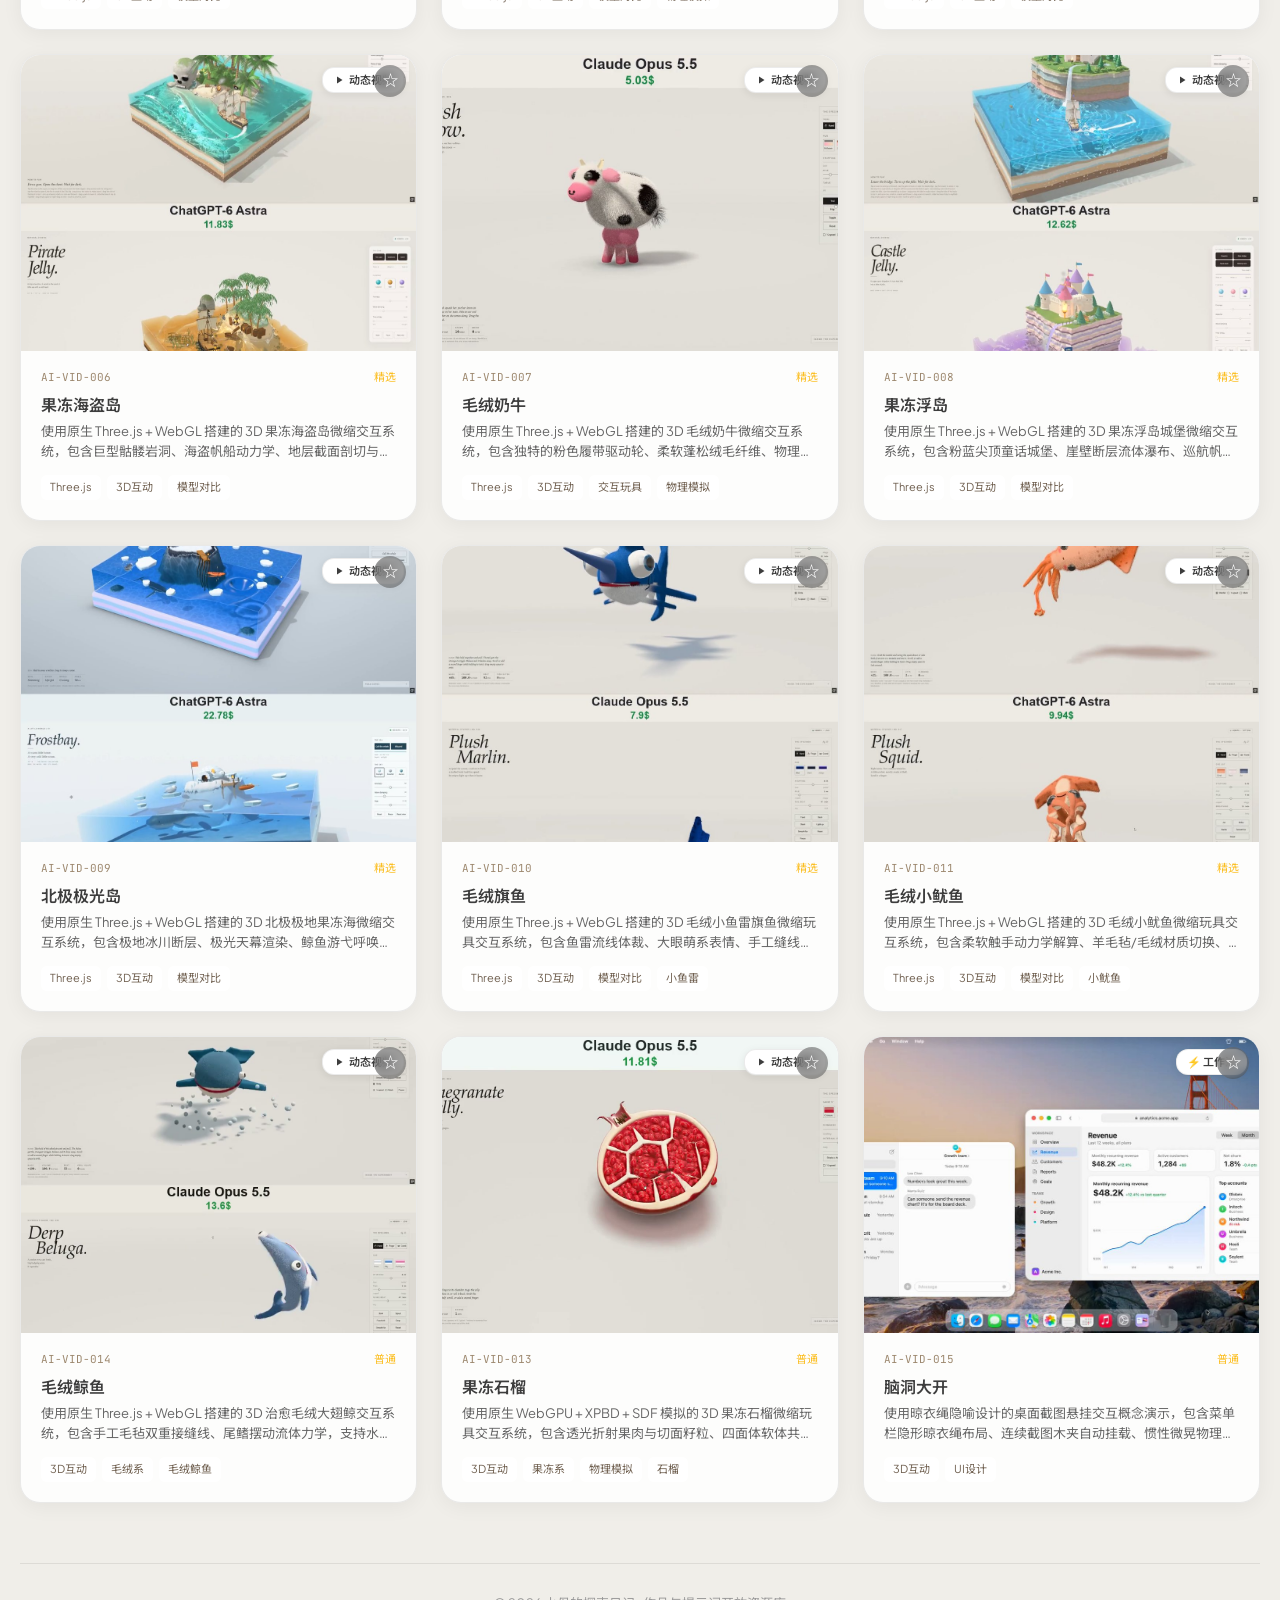
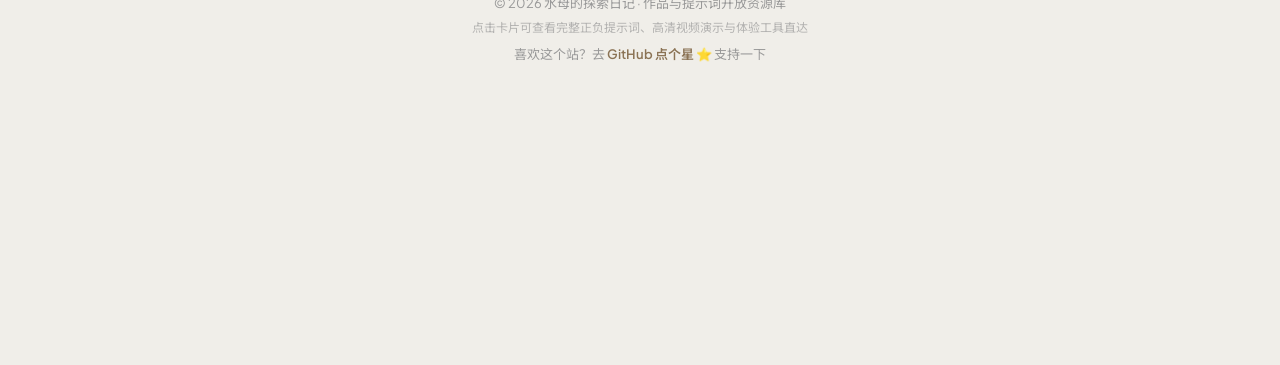
==== commit c2465acb: "chore: 作品池发布 20261028_135105 端到端测试：#8 脑洞大开 上架" ====
--- a/index.html
+++ b/index.html
@@ -439,7 +439,7 @@
   <script src="seaweed.js?v=20261017_1405"></script>
   <script src="jellyfish.js?v=20261017_1405"></script>
   <script src="pullcord.js?v=20261017_1405"></script>
-  <script src="data.js?v=20261028_1333"></script>
-  <script src="app.js?v=20261028_1333"></script>
+  <script src="data.js?v=20261028_1352"></script>
+  <script src="app.js?v=20261028_1352"></script>
 </body>
 </html>
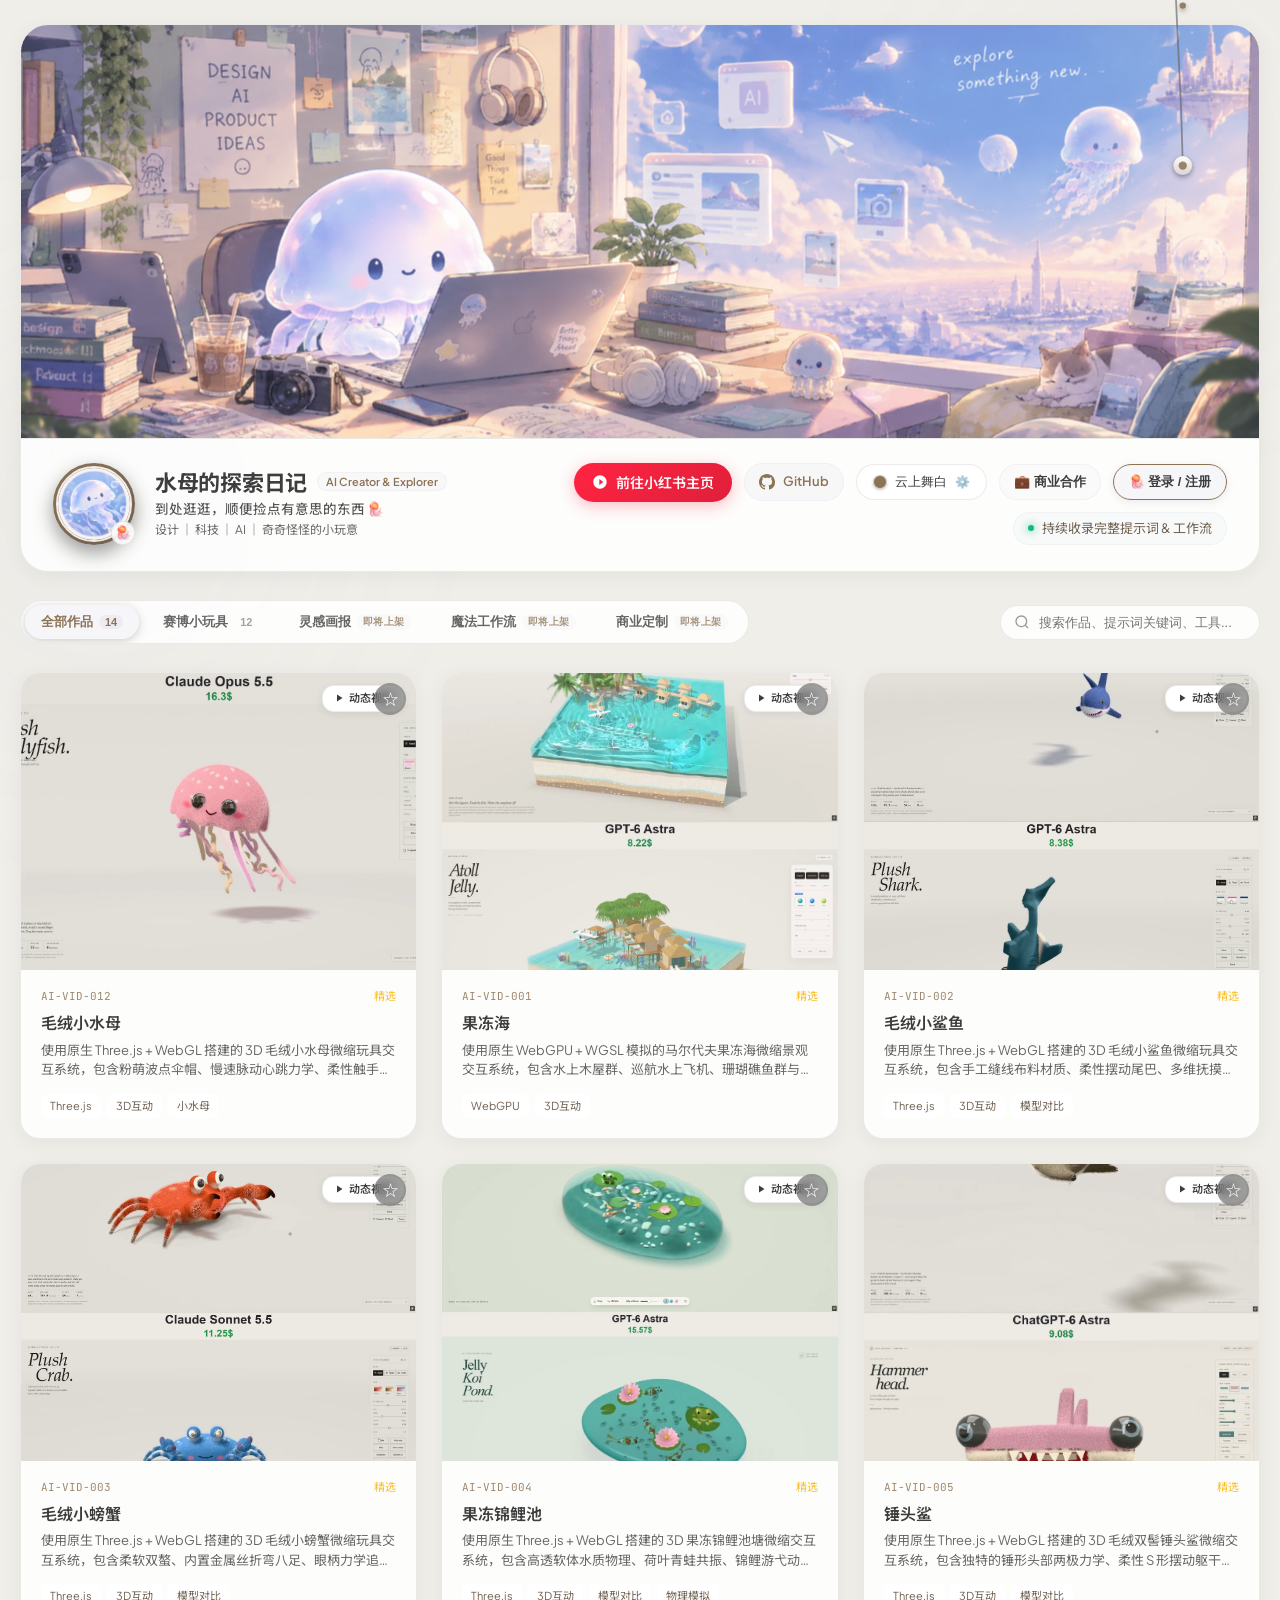
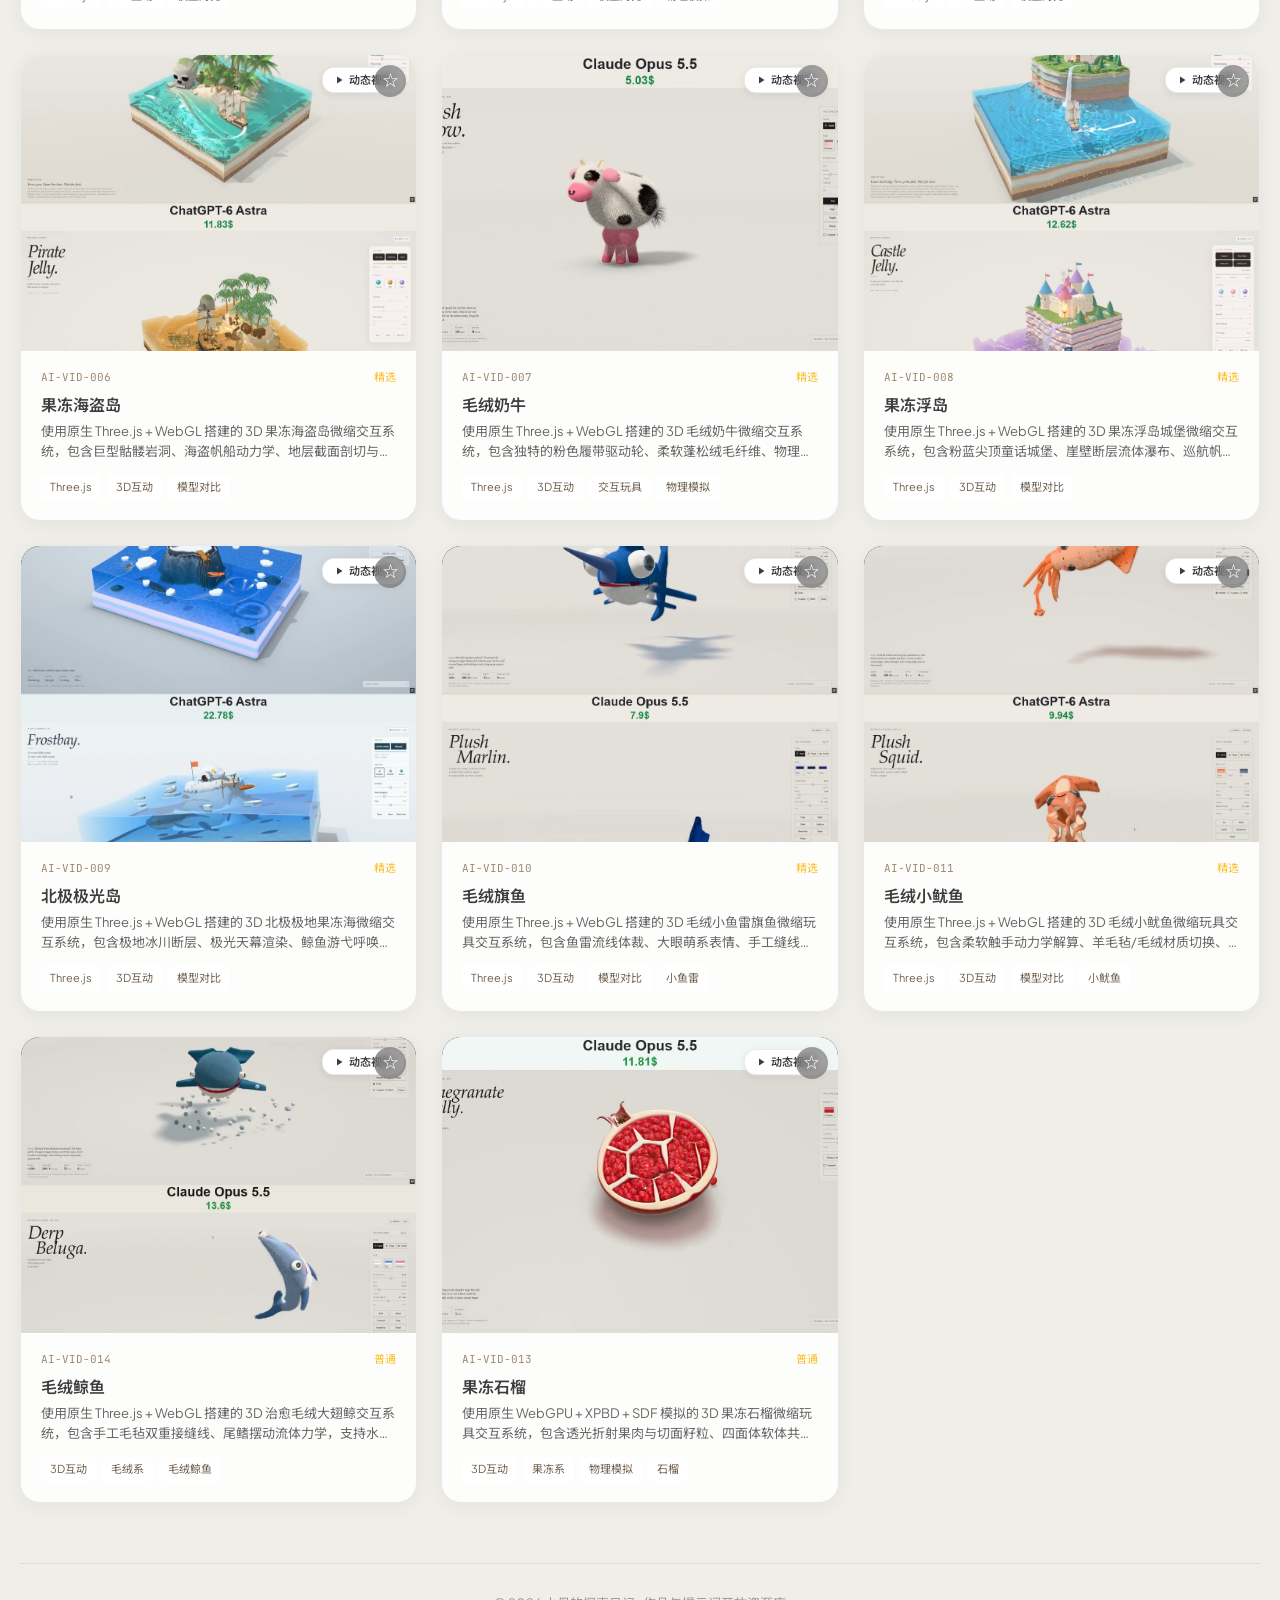
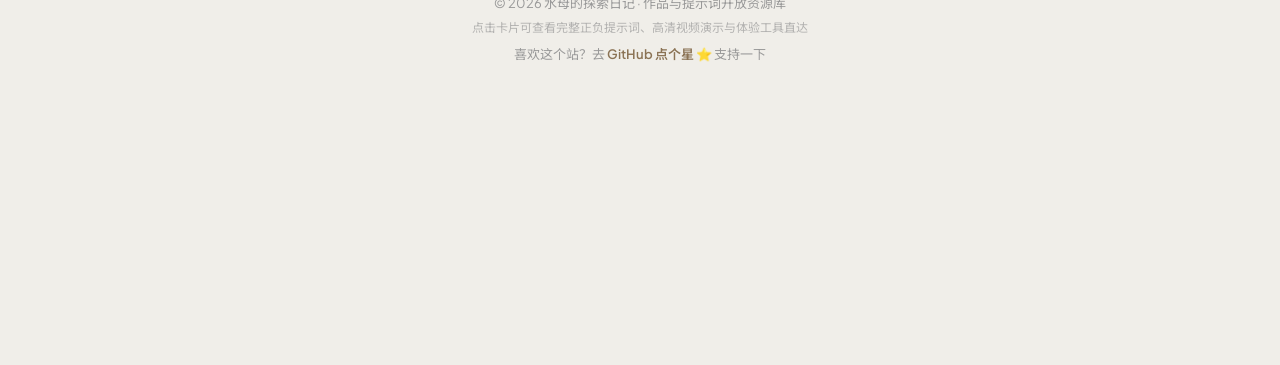
==== commit 8f513556: "chore: 作品池发布 20261028_162949" ====
--- a/index.html
+++ b/index.html
@@ -439,7 +439,7 @@
   <script src="seaweed.js?v=20261017_1405"></script>
   <script src="jellyfish.js?v=20261017_1405"></script>
   <script src="pullcord.js?v=20261017_1405"></script>
-  <script src="data.js?v=20261028_1352"></script>
-  <script src="app.js?v=20261028_1352"></script>
+  <script src="data.js?v=20261028_1631"></script>
+  <script src="app.js?v=20261028_1631"></script>
 </body>
 </html>
